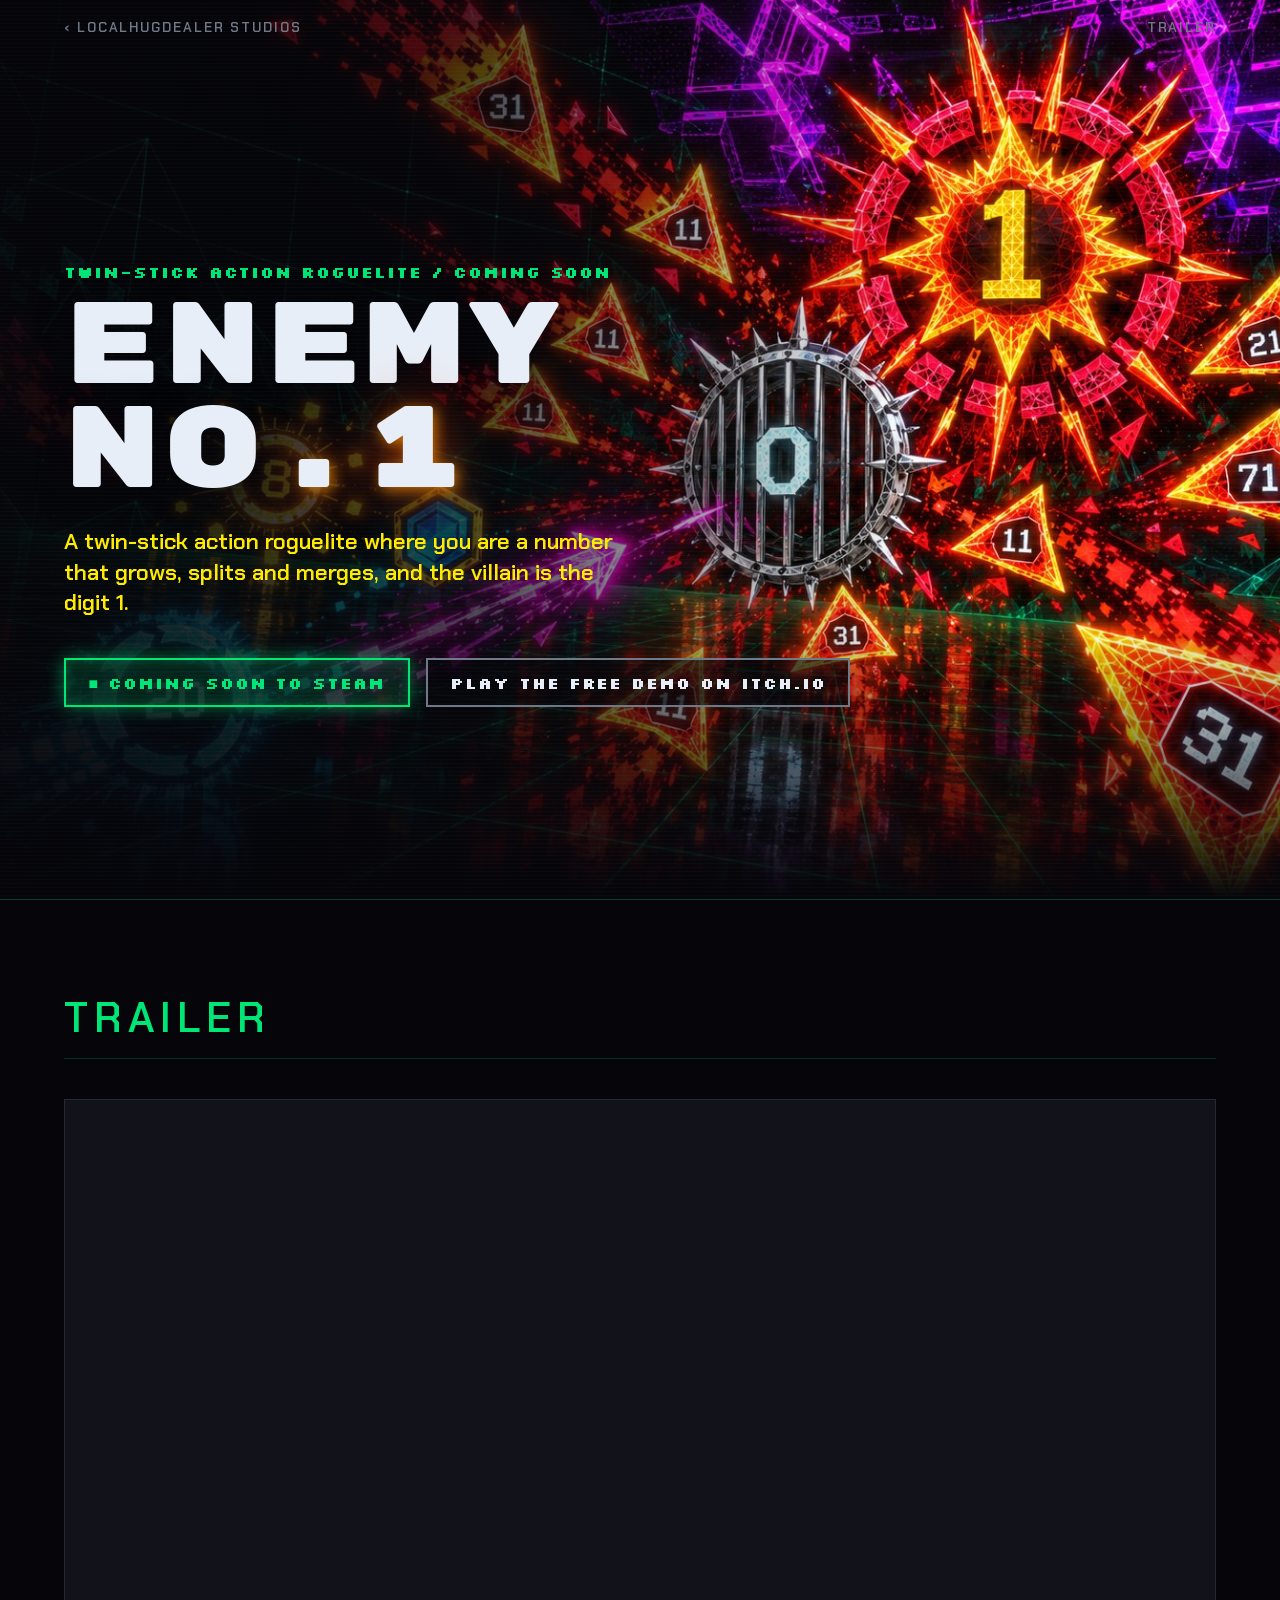
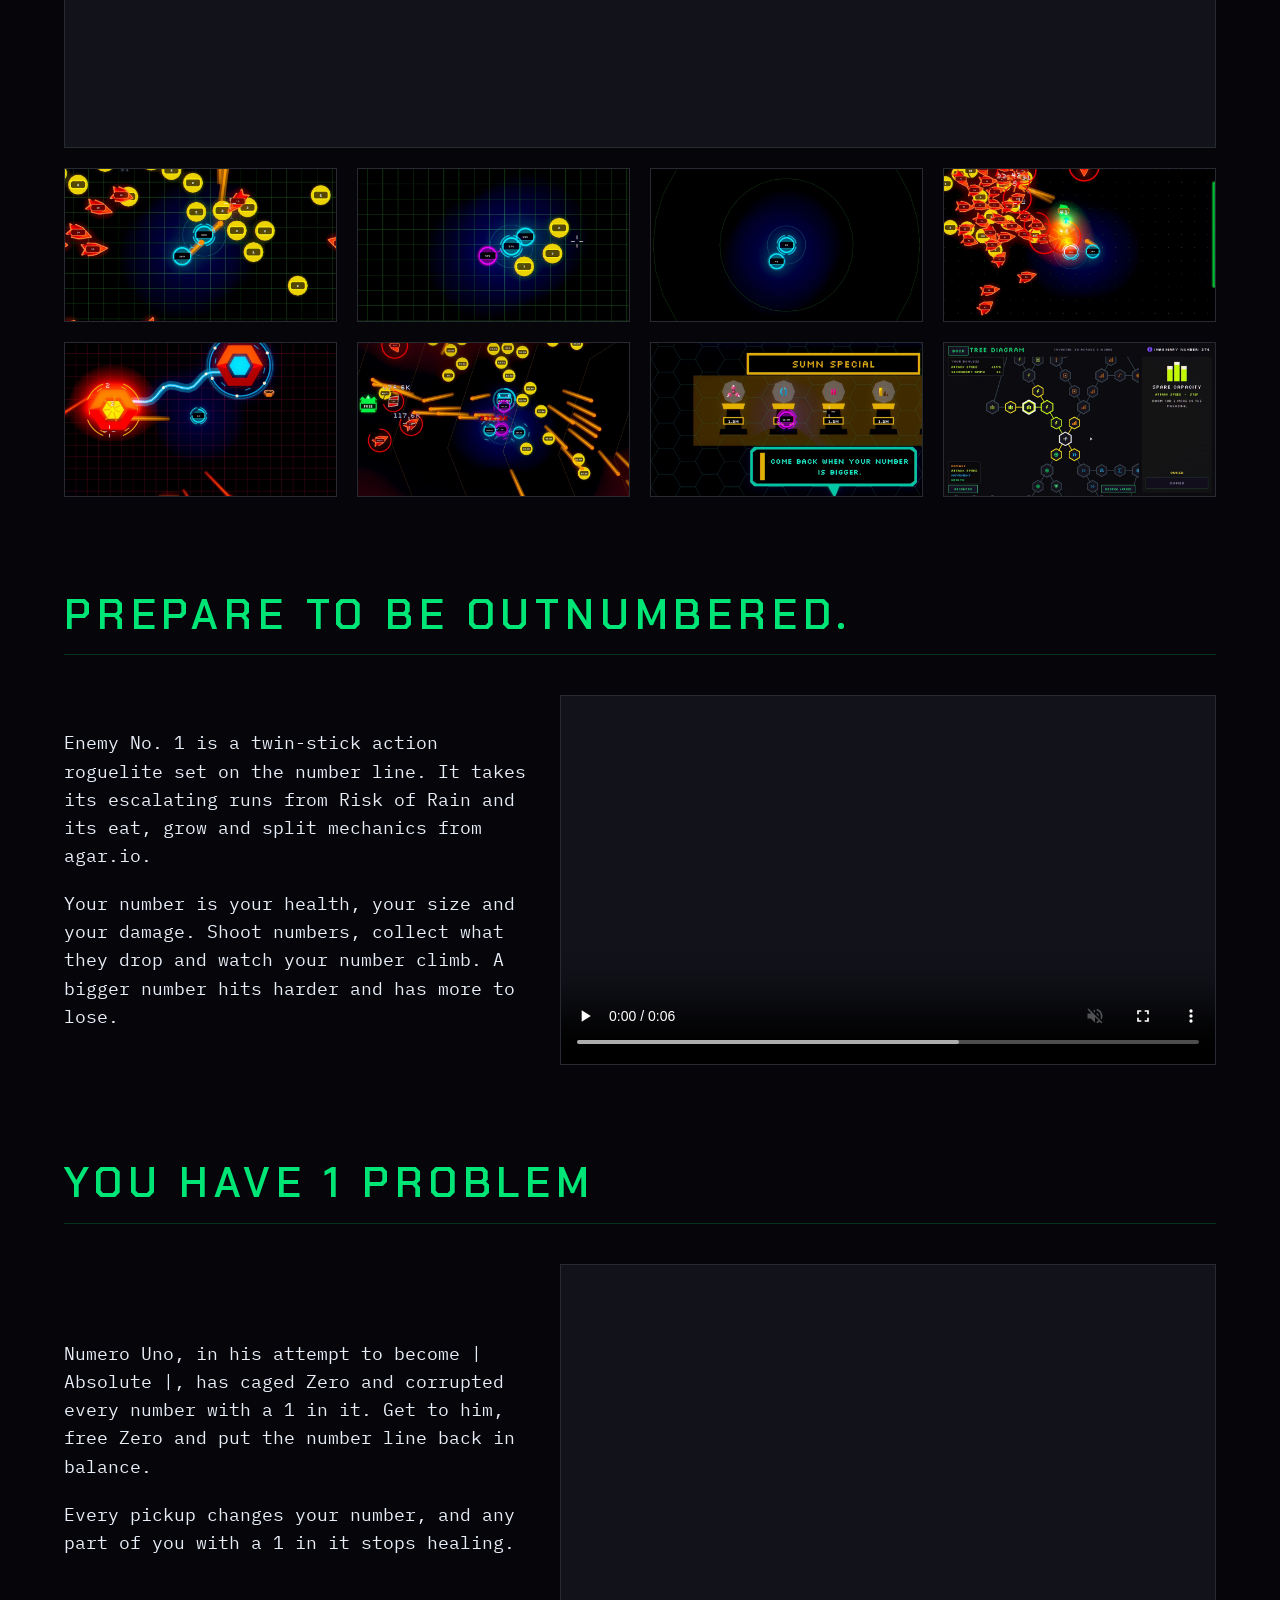
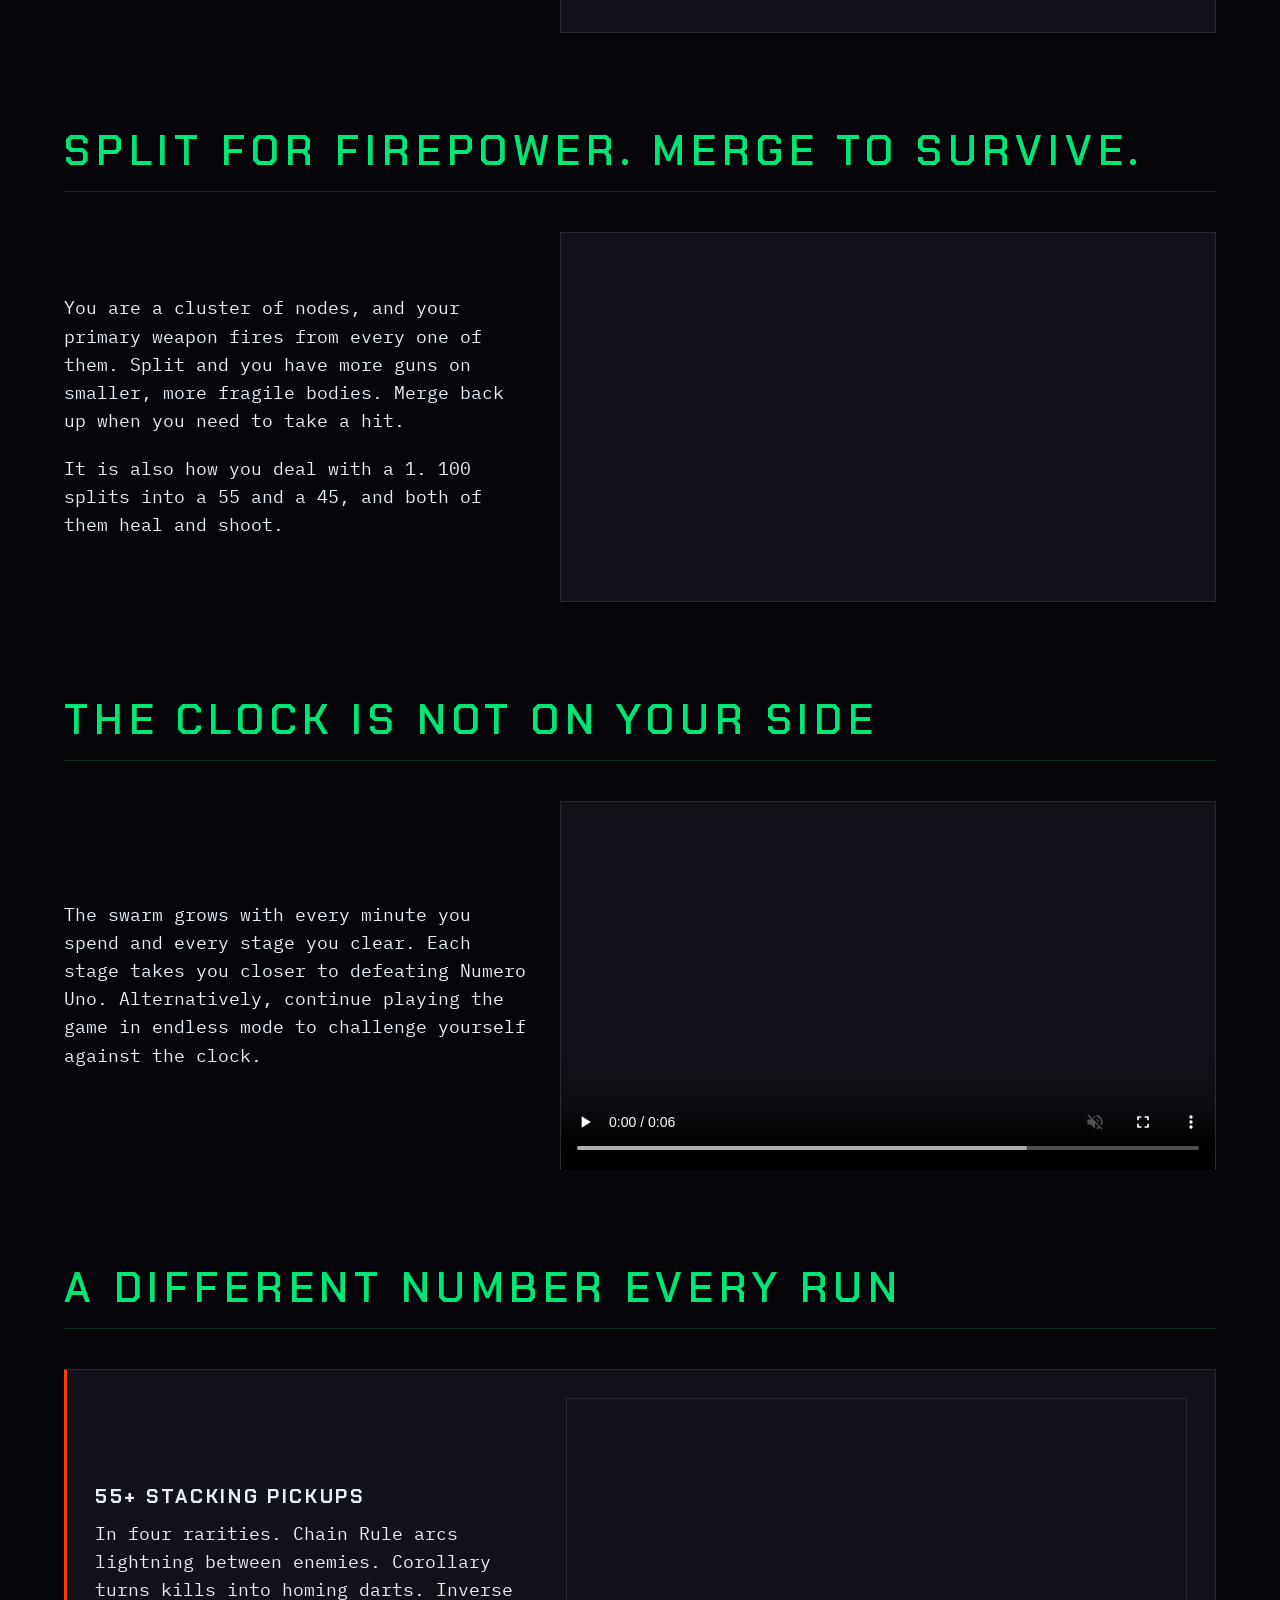
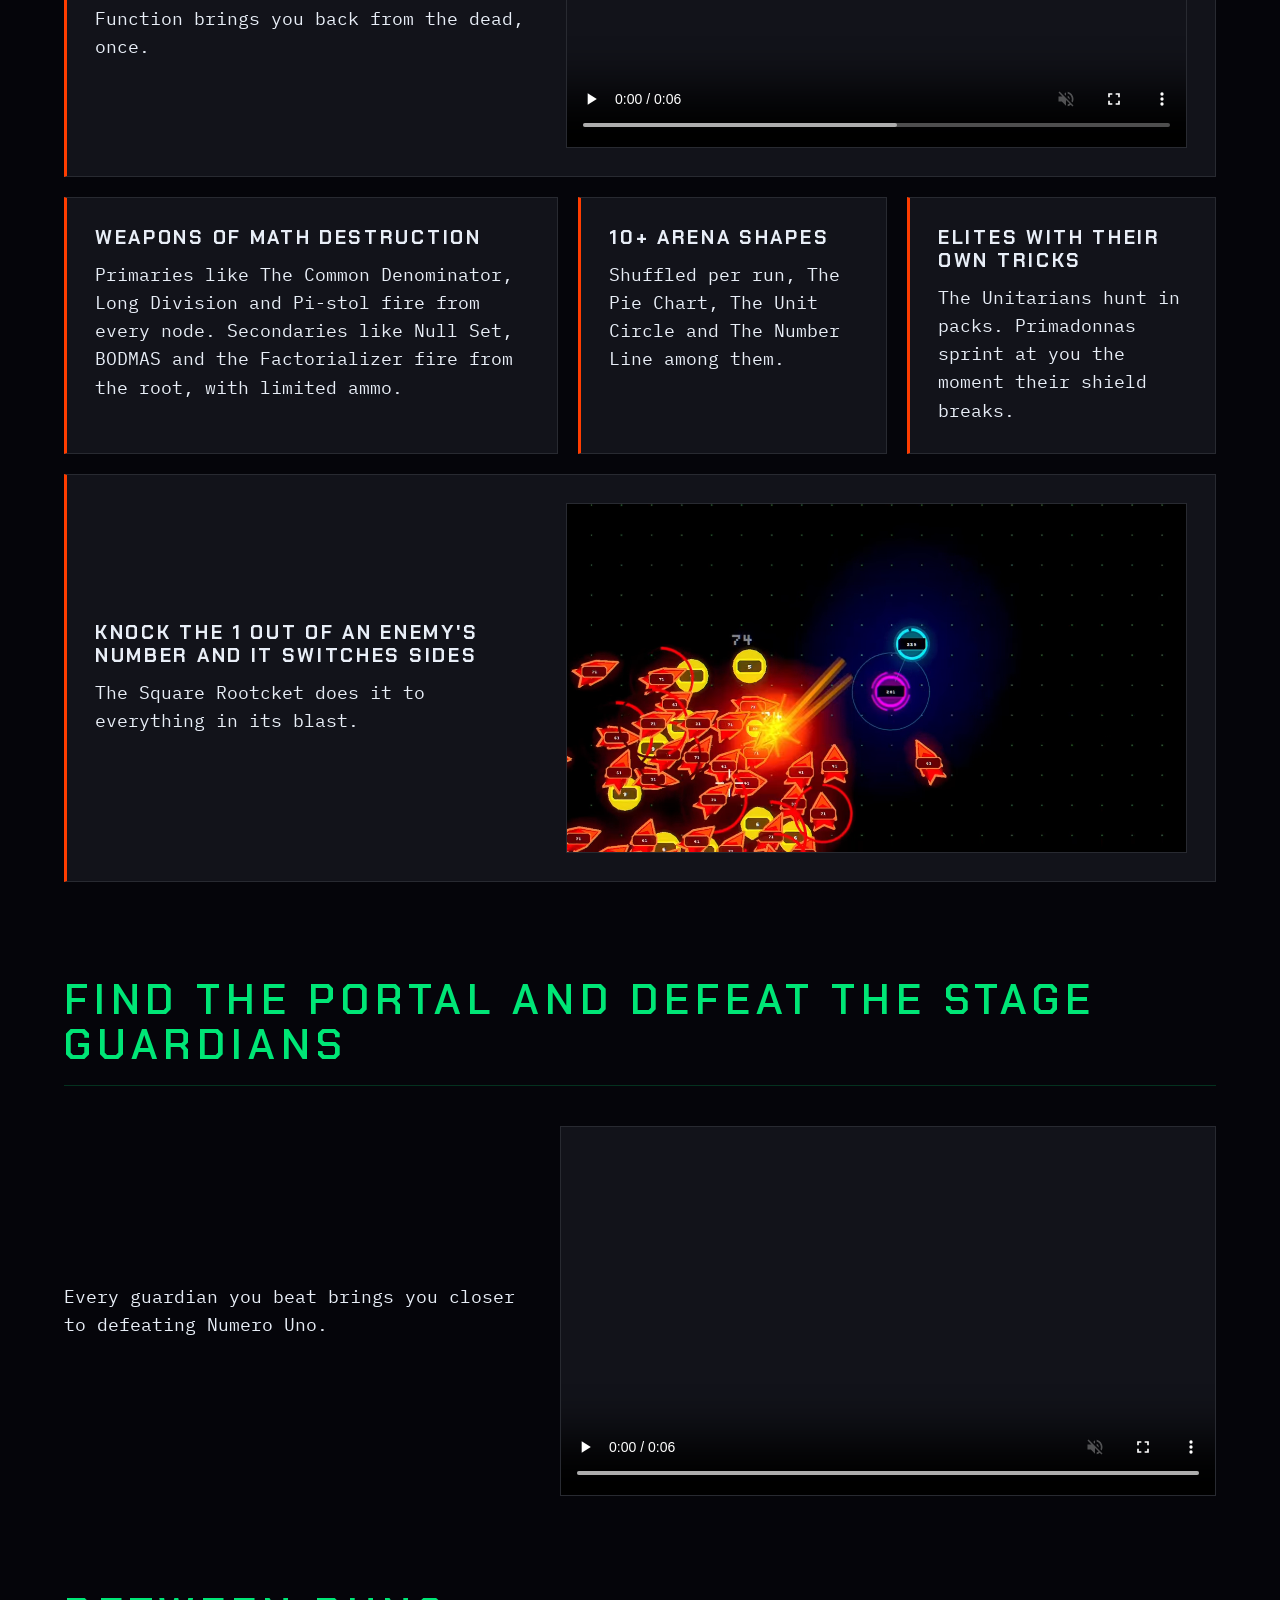
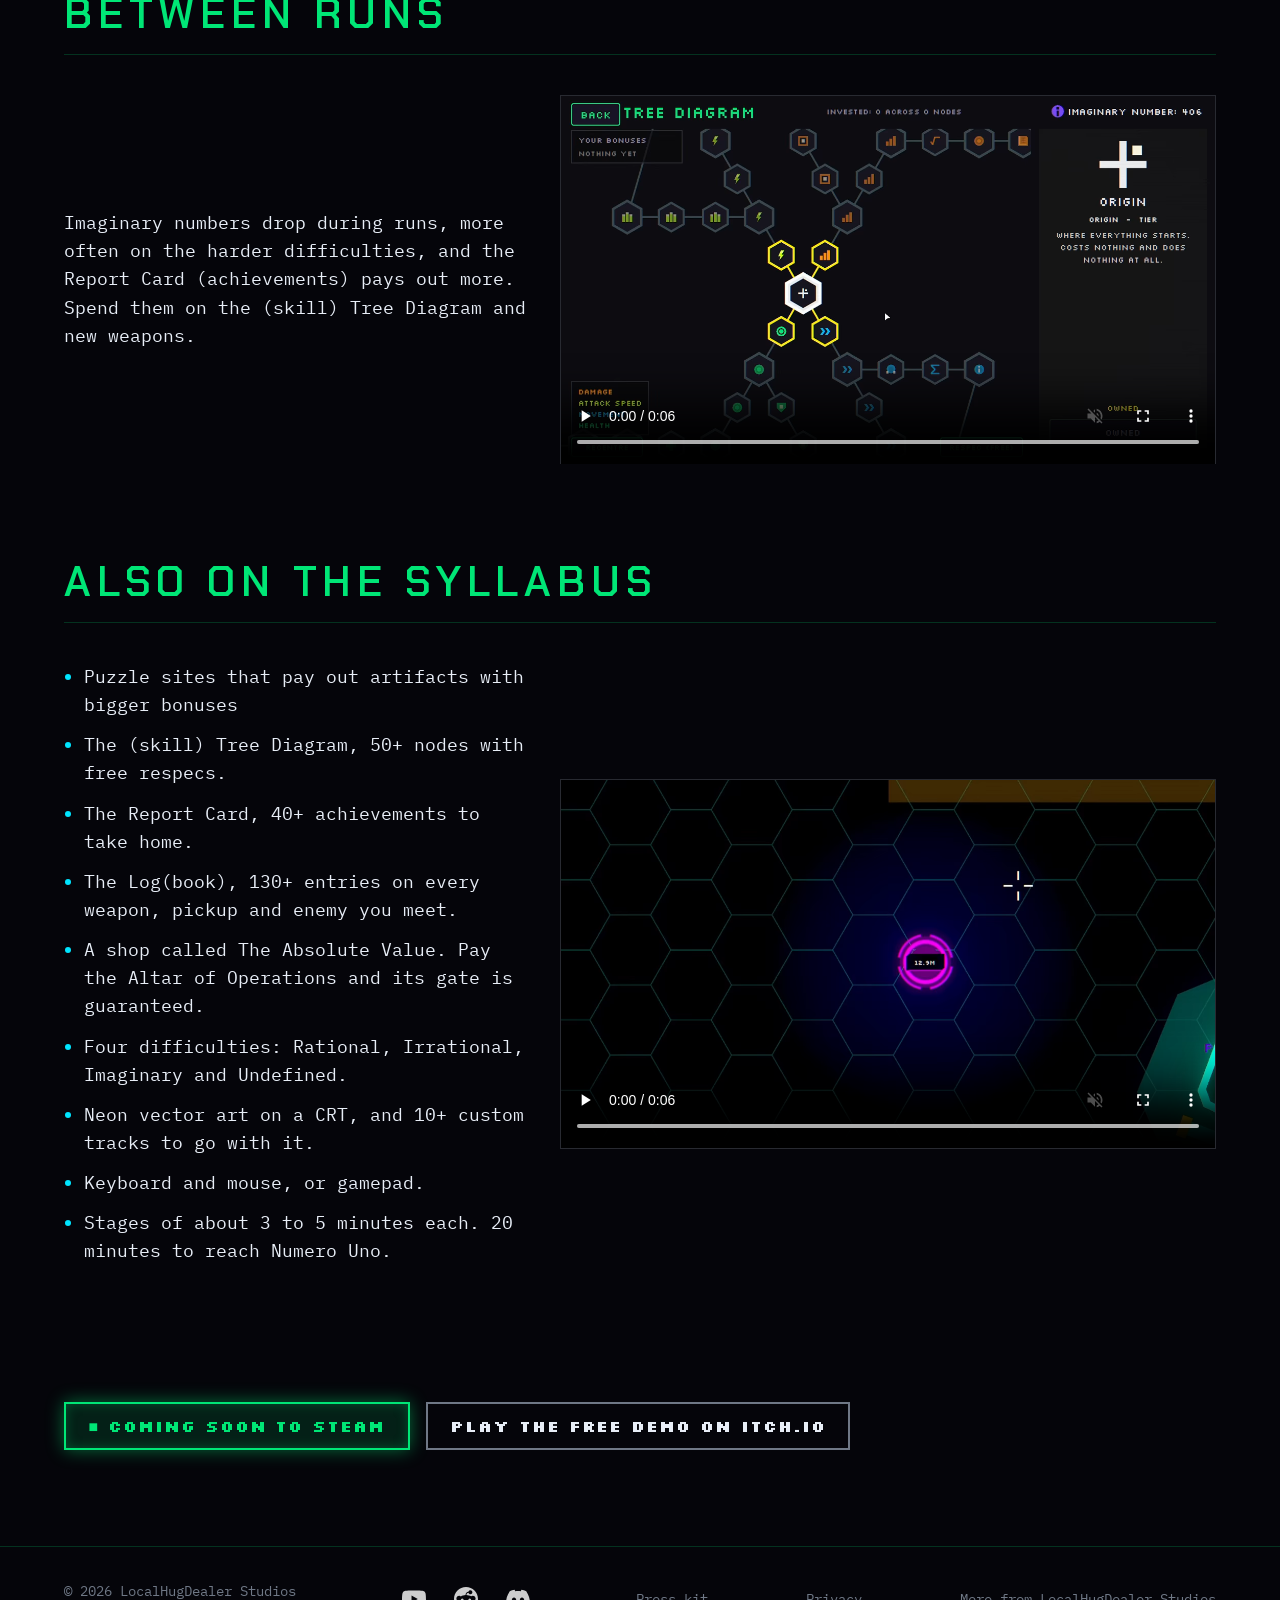
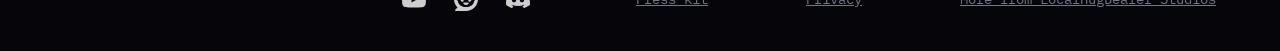
==== games/enemy-no-1/index.html @ 1c0e8a13 "privacy policy" ====
<!doctype html>
<html lang="en">
<head>
  <meta charset="utf-8">
  <meta name="viewport" content="width=device-width, initial-scale=1">
  <meta name="theme-color" content="#05050a">
  <meta name="description" content="A twin-stick action roguelite where you are a number that grows, splits and merges, and the villain is the digit 1.">
  <title>Enemy No. 1 | LocalHugDealer Studios</title>
  <!-- Link previewers need absolute URLs, so share tags use the custom domain from CNAME. -->
  <meta property="og:type" content="website">
  <meta property="og:site_name" content="LocalHugDealer Studios">
  <meta property="og:url" content="https://www.localhugdealer.com/games/enemy-no-1/">
  <meta property="og:title" content="Enemy No. 1">
  <meta property="og:description" content="A twin-stick action roguelite where you are a number that grows, splits and merges, and the villain is the digit 1.">
  <meta property="og:image" content="https://www.localhugdealer.com/games/enemy-no-1/images/share-outnumbered.jpg">
  <meta property="og:image:width" content="1200">
  <meta property="og:image:height" content="675">
  <meta property="og:image:alt" content="Enemy No. 1 title over key art with the line Prepare to Be Outnumbered">
  <meta name="twitter:card" content="summary_large_image">
  <meta name="twitter:image" content="https://www.localhugdealer.com/games/enemy-no-1/images/share-outnumbered.jpg">
  <link rel="icon" href="images/icon.png">
  <link rel="stylesheet" href="../../assets/css/base.css">
  <link rel="stylesheet" href="style.css">
</head>
<body>
  <header class="hero">
    <div class="topbar">
      <div class="shell">
        <a href="../../index.html">&lsaquo; LocalHugDealer Studios</a>
        <a href="#trailer">Trailer</a>
      </div>
    </div>

    <img class="hero-art" src="images/key-art.jpg" alt="A small cyan number faces a red swarm of corrupt numbers pouring out of the burning Numero Uno starburst">

    <div class="shell">
      <p class="kicker">Twin-stick action roguelite / Coming soon</p>
      <h1>Enemy<br>No<span>.1</span></h1>
      <p class="sub">A twin-stick action roguelite where you are a number that grows, splits and merges, and the villain is the digit 1.</p>
      <div class="actions">
        <p class="coming-soon">Coming soon to Steam</p>
        <a class="btn-alt" href="https://localhugdealer.itch.io/enemy-no-1">Play the free demo on itch.io</a>
      </div>
    </div>
  </header>

  <main class="shell">
    <!-- Media follows the Steam layout: trailer, then screenshots in the Store Page Brief's order. -->
    <section id="trailer">
      <h2>Trailer</h2>
      <figure class="panel">
        <iframe src="https://www.youtube-nocookie.com/embed/POwnztbFjao" title="Enemy No. 1 trailer" loading="lazy" allow="accelerometer; autoplay; clipboard-write; encrypted-media; gyroscope; picture-in-picture; web-share" referrerpolicy="strict-origin-when-cross-origin" allowfullscreen></iframe>
      </figure>
      <div class="grid grid-4">
        <figure class="panel"><img src="images/screenshots/enemy-no-1-screenshot-01.jpg" alt="A cyan cluster firing from every node into a red swarm" loading="lazy"></figure>
        <figure class="panel"><img src="images/screenshots/enemy-no-1-screenshot-02.jpg" alt="The root in Laser Orchid with a 1 in its number" loading="lazy"></figure>
        <figure class="panel"><img src="images/screenshots/enemy-no-1-screenshot-03.jpg" alt="The same cluster just after a divide" loading="lazy"></figure>
        <figure class="panel"><img src="images/screenshots/enemy-no-1-screenshot-04.jpg" alt="A Square Rootcket blast converting enemies" loading="lazy"></figure>
        <figure class="panel"><img src="images/screenshots/enemy-no-1-screenshot-05.jpg" alt="A guardian fight with its mechanic visible" loading="lazy"></figure>
        <figure class="panel"><img src="images/screenshots/enemy-no-1-screenshot-06.jpg" alt="A full HUD late in a run" loading="lazy"></figure>
        <figure class="panel"><img src="images/screenshots/enemy-no-1-screenshot-07.jpg" alt="The Absolute Value shop" loading="lazy"></figure>
        <figure class="panel"><img src="images/screenshots/enemy-no-1-screenshot-08.jpg" alt="A distinctive arena shape, zoomed out" loading="lazy"></figure>
      </div>
    </section>

    <!-- Copy mirrors the About This Game body in the Store Page Brief. Edit it there first. -->
    <section id="about" class="story">
      <h2>Prepare to be outnumbered.</h2>
      <div class="copy">
        <p>Enemy No. 1 is a twin-stick action roguelite set on the number line. It takes its escalating runs from Risk of Rain and its eat, grow and split mechanics from agar.io.</p>
        <p>Your number is your health, your size and your damage. Shoot numbers, collect what they drop and watch your number climb. A bigger number hits harder and has more to lose.</p>
      </div>
      <figure class="panel">
        <video class="clip" muted loop playsinline preload="none" poster="gifs/enemy-no-1-clip-01-outnumbered-poster.jpg" aria-label="The cluster sweeping up drops, its number ticking up and its body swelling">
          <source src="gifs/enemy-no-1-clip-01-outnumbered.webm" type="video/webm">
          <source src="gifs/enemy-no-1-clip-01-outnumbered.mp4" type="video/mp4">
        </video>
      </figure>
    </section>

    <section id="problem" class="story">
      <h2>You have 1 problem</h2>
      <div class="copy">
        <p>Numero Uno, in his attempt to become | Absolute |, has caged Zero and corrupted every number with a 1 in it. Get to him, free Zero and put the number line back in balance.</p>
        <p>Every pickup changes your number, and any part of you with a 1 in it stops healing.</p>
      </div>
      <figure class="panel">
        <video class="clip" muted loop playsinline preload="none" poster="gifs/enemy-no-1-clip-02-one-problem-poster.jpg" aria-label="A pickup tips a node onto a number with a 1, it goes orchid and stops healing, then the next pickup knocks the 1 back out">
          <source src="gifs/enemy-no-1-clip-02-one-problem.webm" type="video/webm">
          <source src="gifs/enemy-no-1-clip-02-one-problem.mp4" type="video/mp4">
        </video>
      </figure>
    </section>

    <section id="split" class="story">
      <h2>Split for firepower. Merge to survive.</h2>
      <div class="copy">
        <p>You are a cluster of nodes, and your primary weapon fires from every one of them. Split and you have more guns on smaller, more fragile bodies. Merge back up when you need to take a hit.</p>
        <p>It is also how you deal with a 1. 100 splits into a 55 and a 45, and both of them heal and shoot.</p>
      </div>
      <figure class="panel">
        <video class="clip" muted loop playsinline preload="none" poster="gifs/enemy-no-1-clip-03-split-merge-poster.jpg" aria-label="An orchid 100 divides into a cyan 55 and 45, the cluster fans out firing from every node, then merges back">
          <source src="gifs/enemy-no-1-clip-03-split-merge.webm" type="video/webm">
          <source src="gifs/enemy-no-1-clip-03-split-merge.mp4" type="video/mp4">
        </video>
      </figure>
    </section>

    <section id="clock" class="story">
      <h2>The clock is not on your side</h2>
      <div class="copy">
        <p>The swarm grows with every minute you spend and every stage you clear. Each stage takes you closer to defeating Numero Uno. Alternatively, continue playing the game in endless mode to challenge yourself against the clock.</p>
      </div>
      <figure class="panel">
        <video class="clip" muted loop playsinline preload="none" poster="gifs/enemy-no-1-clip-04-clock-poster.jpg" aria-label="One arena from early to late, sped up, the swarm thickening until the screen is full">
          <source src="gifs/enemy-no-1-clip-04-clock.webm" type="video/webm">
          <source src="gifs/enemy-no-1-clip-04-clock.mp4" type="video/mp4">
        </video>
      </figure>
    </section>

    <section id="runs">
      <h2>A different number every run</h2>
      <div class="grid grid-3">
        <article class="feature wide">
          <div class="copy">
            <h3>55+ stacking pickups</h3>
            <p>In four rarities. Chain Rule arcs lightning between enemies. Corollary turns kills into homing darts. Inverse Function brings you back from the dead, once.</p>
          </div>
          <figure class="panel">
            <video class="clip" muted loop playsinline preload="none" poster="gifs/enemy-no-1-clip-06-build-poster.jpg" aria-label="A late run build going off, Chain Rule lightning, Corollary darts, a full HUD icon bar">
              <source src="gifs/enemy-no-1-clip-06-build.webm" type="video/webm">
              <source src="gifs/enemy-no-1-clip-06-build.mp4" type="video/mp4">
            </video>
          </figure>
        </article>
        <article class="feature">
          <h3>Weapons of Math Destruction</h3>
          <p>Primaries like The Common Denominator, Long Division and <span class="nowrap">Pi-stol</span> fire from every node. Secondaries like Null Set, BODMAS and the Factorializer fire from the root, with limited ammo.</p>
        </article>
        <article class="feature">
          <h3>10+ arena shapes</h3>
          <p>Shuffled per run, The Pie Chart, The Unit Circle and The Number Line among them.</p>
        </article>
        <article class="feature">
          <h3>Elites with their own tricks</h3>
          <p>The Unitarians hunt in packs. Primadonnas sprint at you the moment their shield breaks.</p>
        </article>
        <article class="feature wide">
          <div class="copy">
            <h3>Knock the 1 out of an enemy's number and it switches sides</h3>
            <p>The Square Rootcket does it to everything in its blast.</p>
          </div>
          <figure class="panel">
            <video class="clip" muted loop playsinline preload="none" poster="gifs/enemy-no-1-clip-07-switches-sides-poster.jpg" aria-label="A Square Rootcket blast, enemies coming out green and turning on the swarm">
              <source src="gifs/enemy-no-1-clip-07-switches-sides.webm" type="video/webm">
              <source src="gifs/enemy-no-1-clip-07-switches-sides.mp4" type="video/mp4">
            </video>
          </figure>
        </article>
      </div>
    </section>

    <section id="guardians" class="story">
      <h2>Find the portal and defeat the stage guardians</h2>
      <div class="copy">
        <p>Every guardian you beat brings you closer to defeating Numero Uno.</p>
      </div>
      <figure class="panel">
        <video class="clip" muted loop playsinline preload="none" poster="gifs/enemy-no-1-clip-05-twin-primes-poster.jpg" aria-label="Twin Primes on their tether, kill one and the other goes berserk">
          <source src="gifs/enemy-no-1-clip-05-twin-primes.webm" type="video/webm">
          <source src="gifs/enemy-no-1-clip-05-twin-primes.mp4" type="video/mp4">
        </video>
      </figure>
    </section>

    <section id="between-runs" class="story">
      <h2>Between runs</h2>
      <div class="copy">
        <p>Imaginary numbers drop during runs, more often on the harder difficulties, and the Report Card (achievements) pays out more. Spend them on the (skill) Tree Diagram and new weapons.</p>
      </div>
      <figure class="panel">
        <video class="clip" muted loop playsinline preload="none" poster="gifs/enemy-no-1-clip-09-tree-diagram-poster.jpg" aria-label="The Tree Diagram">
          <source src="gifs/enemy-no-1-clip-09-tree-diagram.webm" type="video/webm">
          <source src="gifs/enemy-no-1-clip-09-tree-diagram.mp4" type="video/mp4">
        </video>
      </figure>
    </section>

    <section id="syllabus" class="story">
      <h2>Also on the syllabus</h2>
      <ul class="list copy">
        <li>Puzzle sites that pay out artifacts with bigger bonuses</li>
        <li>The (skill) Tree Diagram, 50+ nodes with free respecs.</li>
        <li>The Report Card, 40+ achievements to take home.</li>
        <li>The Log(book), 130+ entries on every weapon, pickup and enemy you meet.</li>
        <li>A shop called The Absolute Value. Pay the Altar of Operations and its gate is guaranteed.</li>
        <li>Four difficulties: Rational, Irrational, Imaginary and Undefined.</li>
        <li>Neon vector art on a CRT, and 10+ custom tracks to go with it.</li>
        <li>Keyboard and mouse, or gamepad.</li>
        <li>Stages of about 3 to 5 minutes each. 20 minutes to reach Numero Uno.</li>
      </ul>
      <figure class="panel">
        <video class="clip" muted loop playsinline preload="none" poster="gifs/enemy-no-1-clip-08-absolute-value-poster.jpg" aria-label="Walking up to the counter short and getting COME BACK WHEN YOUR NUMBER IS BIGGER">
          <source src="gifs/enemy-no-1-clip-08-absolute-value.webm" type="video/webm">
          <source src="gifs/enemy-no-1-clip-08-absolute-value.mp4" type="video/mp4">
        </video>
      </figure>
    </section>

    <section id="steam">
      <!-- Swap for the "Wishlist Enemy No. 1 on Steam" button (UTM tagged URL) once the Steam page is live. -->
      <div class="actions">
        <p class="coming-soon">Coming soon to Steam</p>
        <a class="btn-alt" href="https://localhugdealer.itch.io/enemy-no-1">Play the free demo on itch.io</a>
      </div>
    </section>
  </main>

  <footer>
    <div class="shell">
      <span>&copy; 2026 LocalHugDealer Studios</span>
      <ul class="socials">
        <li><a href="https://www.youtube.com/@LocalHugDealerStudios" aria-label="LocalHugDealer Studios on YouTube"><img src="../../assets/images/socials/youtube.svg" alt=""></a></li>
        <li><a href="https://www.reddit.com/r/LocalHugDealerStudios/" aria-label="LocalHugDealer Studios on Reddit"><img src="../../assets/images/socials/reddit.svg" alt=""></a></li>
        <li><a href="https://discord.gg/RxhEaucand" aria-label="LocalHugDealer Studios on Discord"><img src="../../assets/images/socials/discord.svg" alt=""></a></li>
      </ul>
      <a href="press/index.html">Press kit</a>
      <a href="privacy/index.html">Privacy</a>
      <a href="../../index.html">More from LocalHugDealer Studios</a>
    </div>
  </footer>

  <script src="clips.js"></script>
</body>
</html>
---- assets/css/base.css ----
/* Shared site chrome: palette, fonts, resets. Every page links this first. */

@font-face {
  font-family: "Montserrat";
  src: url("../fonts/Montserrat/Montserrat-VariableFont_wght.ttf") format("truetype");
  font-weight: 100 900;
  font-display: swap;
}

@font-face {
  font-family: "Silkscreen";
  src: url("../../games/enemy-no-1/font/Silkscreen-Regular.ttf") format("truetype");
  font-display: swap;
}

:root {
  /* Brand palette (assets/colours/colour_palette.png), plus white by request. */
  --white: #FFFFFF;
  --green: #328464;
  --green-dark: #23674E;
  --green-deep: #24523B;
  --green-bright: #14A02E;
  --mint: #5DAF8D;
  --cream: #F4D29C;
  --tan: #DBA463;
  --amber: #F9A31B;
  --yellow: #FFD541;
  --red: #B4202A;
  --lavender: #8B93AF;
  --slate: #6D758D;
  --ink: #333941;

  --font: "Montserrat", system-ui, sans-serif;
}

*,
*::before,
*::after {
  box-sizing: border-box;
}

body {
  margin: 0;
  font-family: var(--font);
  color: var(--ink);
  background: var(--white);
  line-height: 1.6;
}

img {
  display: block;
  max-width: 100%;
}

a {
  color: inherit;
}

.btn {
  display: inline-block;
  padding: 0.8em 1.6em;
  border: 3px solid var(--green-deep);
  border-radius: 999px;
  background: var(--green);
  color: var(--white);
  font-weight: 800;
  text-decoration: none;
  box-shadow: 0 5px 0 var(--green-deep);
  transition: transform 0.15s, box-shadow 0.15s;
}

.btn:hover {
  transform: translateY(2px);
  box-shadow: 0 3px 0 var(--green-deep);
}

/* Studio social links. The icons in assets/images/socials/ are white, so they suit any dark or green footer. */
.socials {
  display: flex;
  justify-content: center;
  gap: 0.75rem;
  margin: 0;
  padding: 0;
  list-style: none;
}

.socials a {
  display: block;
  padding: 0.5rem;
  opacity: 0.8;
  transition: opacity 0.15s, transform 0.15s;
}

.socials a:is(:hover, :focus-visible) {
  opacity: 1;
  transform: translateY(-2px);
}

.socials img {
  width: 1.5rem;
  height: 1.5rem;
}

.pixel {
  font-family: "Silkscreen", monospace;
}

.cloud {
  position: absolute;
  pointer-events: none;
  user-select: none;
}

@keyframes drift {
  from { transform: translateX(-12vw); }
  to { transform: translateX(112vw); }
}

@keyframes bob {
  50% { transform: translateY(-12px); }
}

@media (prefers-reduced-motion: reduce) {
  *,
  *::before,
  *::after {
    animation: none !important;
  }
}
---- games/enemy-no-1/style.css ----
/* Look and palette come from the game's brand guide, not the studio palette. */
@font-face {
  font-family: "Rubik Mono One";
  src: url("font/RubikMonoOne-Regular.ttf") format("truetype");
  font-display: swap;
}

@font-face {
  font-family: "Chakra Petch";
  src: url("font/ChakraPetch-SemiBold.ttf") format("truetype");
  font-weight: 600;
  font-display: swap;
}

@font-face {
  font-family: "Chakra Petch";
  src: url("font/ChakraPetch-Bold.ttf") format("truetype");
  font-weight: 700;
  font-display: swap;
}

@font-face {
  font-family: "IBM Plex Mono";
  src: url("font/IBMPlexMono-Regular.ttf") format("truetype");
  font-weight: 400;
  font-display: swap;
}

/* base.css already declares the regular weight. */
@font-face {
  font-family: "Silkscreen";
  src: url("font/Silkscreen-Bold.ttf") format("truetype");
  font-weight: 700;
  font-display: swap;
}

:root {
  --void: #05050a;
  --floor: #0d0d11;
  --lit: #12131a;
  --bulkhead: #2a3140;
  --grey: #6f7886;
  --chalk: #e8eef7;
  --cabinet: #00e676;
  --cyan: #00e5ff;
  --joystick: #ff3d00;
  --orange: #ff9100;
  --score: #ffea00;

  --display: "Rubik Mono One", "Arial Black", Impact, sans-serif;
  --subhead: "Chakra Petch", "Bahnschrift", sans-serif;
  --pixel: "Silkscreen", "Courier New", monospace;
  --body: "IBM Plex Mono", Consolas, "Courier New", monospace;
}

body {
  background: var(--void);
  color: var(--chalk);
  font-family: var(--body);
}

/* CRT scanlines, kept under 3 percent. */
body::before {
  content: "";
  position: fixed;
  inset: 0;
  z-index: 10;
  pointer-events: none;
  background: repeating-linear-gradient(to bottom, transparent 0 3px, rgba(232, 238, 247, 0.025) 3px 4px);
}

.shell {
  width: min(72rem, calc(100% - 3rem));
  margin: 0 auto;
}

.kicker {
  margin: 0 0 1rem;
  color: var(--cabinet);
  font: 700 16px/1 var(--pixel);
  letter-spacing: 0.06em;
  text-transform: uppercase;
}

.sub {
  max-width: 36rem;
  margin: 0;
  font: 600 clamp(1.1rem, 1.8vw, 1.4rem)/1.35 var(--subhead);
}

/* Top bar */
.topbar {
  position: absolute;
  top: 0;
  left: 0;
  right: 0;
  z-index: 2;
}

.topbar .shell {
  display: flex;
  justify-content: space-between;
  align-items: center;
  gap: 1rem;
  padding: 0.75rem 0;
  font: 600 0.85rem/1.2 var(--subhead);
  letter-spacing: 0.14em;
  text-transform: uppercase;
}

.topbar a {
  color: var(--grey);
  text-decoration: none;
}

.topbar a,
footer a {
  display: inline-block;
  padding-block: 0.5rem;
}

.topbar a:is(:hover, :focus-visible),
footer a:is(:hover, :focus-visible) {
  color: var(--cabinet);
}

/* Hero */
.hero {
  position: relative;
  min-height: min(100vh, 60rem);
  min-height: min(100svh, 60rem);
  padding-top: 4.5rem;
  display: flex;
  align-items: center;
  overflow: hidden;
  border-bottom: 1px solid rgba(0, 230, 118, 0.25);
  isolation: isolate;
}

.hero-art {
  position: absolute;
  inset: 0;
  z-index: -2;
  width: 100%;
  height: 100%;
  object-fit: cover;
  object-position: 70% center;
}

.hero::before {
  content: "";
  position: absolute;
  inset: 0;
  z-index: -1;
  background:
    linear-gradient(90deg, rgba(5, 5, 10, 0.95) 0%, rgba(5, 5, 10, 0.7) 38%, transparent 70%),
    linear-gradient(0deg, var(--void), transparent 30%);
}

.hero h1 {
  margin: 0 0 1.5rem;
  font: 400 clamp(3.25rem, 9vw, 8.5rem)/0.9 var(--display);
  letter-spacing: 0.02em;
  text-transform: uppercase;
  text-shadow: 0 0.3rem 2rem rgba(5, 5, 10, 0.9);
}

/* Matches the key art: the ".1" stays chalk white and picks up the fire glow. */
.hero h1 span {
  text-shadow:
    0.03em 0.03em 0.12em rgba(255, 145, 0, 0.7),
    0 0 0.45em rgba(255, 61, 0, 0.55);
}

.hero .sub {
  color: var(--score);
}

.actions {
  display: flex;
  flex-wrap: wrap;
  align-items: center;
  gap: 1rem;
  margin-top: 2.5rem;
}

/* Buttons: .coming-soon is the glowing primary (not a link until Steam is live), .btn-alt the outlined secondary */
.coming-soon,
.btn-alt {
  display: inline-block;
  margin: 0;
  padding: 0.9em 1.4em;
  border: 2px solid;
  font: 700 16px/1 var(--pixel);
  letter-spacing: 0.06em;
  text-transform: uppercase;
  text-decoration: none;
}

.coming-soon {
  color: var(--cabinet);
  border-color: var(--cabinet);
  background: color-mix(in srgb, var(--cabinet) 12%, transparent);
  box-shadow:
    0 0 18px color-mix(in srgb, var(--cabinet) 45%, transparent),
    inset 0 0 12px color-mix(in srgb, var(--cabinet) 25%, transparent);
}

.coming-soon::before {
  content: "\25A0\00A0";
}

.btn-alt {
  color: var(--chalk);
  border-color: var(--grey);
  background: color-mix(in srgb, var(--void) 60%, transparent);
  transition: color 0.15s, border-color 0.15s;
}

.btn-alt:is(:hover, :focus-visible) {
  color: var(--cyan);
  border-color: var(--cyan);
}

/* Sections */
section {
  padding: 6rem 0 0;
}

section h2 {
  margin: 0 0 2.5rem;
  padding-bottom: 1rem;
  border-bottom: 1px solid rgba(0, 230, 118, 0.2);
  color: var(--cabinet);
  font: 600 clamp(1.6rem, 4vw, 2.6rem)/1.1 var(--subhead);
  letter-spacing: 0.14em;
  text-transform: uppercase;
}

section p {
  margin: 0 0 1.25rem;
  font-size: 1.1rem;
}

.list {
  margin: 0;
  padding-left: 1.25rem;
  font-size: 1.1rem;
}

.list li {
  margin-bottom: 0.75rem;
}

.list li::marker {
  color: var(--cyan);
}

.panel {
  margin: 0;
  border: 1px solid rgba(232, 238, 247, 0.1);
  background: var(--lit);
}

.panel img,
.panel video,
.panel iframe {
  display: block;
  width: 100%;
  aspect-ratio: 16 / 9;
  object-fit: cover;
  border: 0;
}

.grid {
  display: grid;
  grid-template-columns: repeat(2, minmax(0, 1fr));
  gap: 1.25rem;
}

.panel + .grid {
  margin-top: 1.25rem;
}

/* The first column is wider so the longest card there sits level with its neighbours. */
.grid-3 {
  grid-template-columns: minmax(0, 1.6fr) repeat(2, minmax(0, 1fr));
}

.grid-4 {
  grid-template-columns: repeat(4, minmax(0, 1fr));
}

/* Copy on the left, centred against its clip. Story sections and wide features share this. */
.story,
.feature.wide {
  display: grid;
  grid-template-columns: minmax(0, 1fr) minmax(0, 1.4fr);
  align-items: center;
  gap: 0 1.75rem;
}

.story h2 {
  grid-column: 1 / -1;
}

.story .copy > :last-child {
  margin-bottom: 0;
}

/* A feature with a clip takes a full row. */
.feature.wide {
  grid-column: 1 / -1;
}

.nowrap {
  white-space: nowrap;
}

.feature {
  padding: 1.75rem;
  border: 1px solid rgba(232, 238, 247, 0.1);
  border-left: 3px solid var(--joystick);
  background: var(--lit);
}

.feature h3 {
  margin: 0 0 0.75rem;
  color: var(--chalk);
  font: 700 1.2rem/1.2 var(--subhead);
  letter-spacing: 0.14em;
  text-transform: uppercase;
  text-wrap: pretty;
}

.feature p {
  margin: 0;
  color: var(--chalk);
}

footer {
  margin-top: 6rem;
  padding: 2rem 0;
  border-top: 1px solid rgba(0, 230, 118, 0.2);
  color: var(--grey);
  font-size: 0.9rem;
}

footer .shell {
  display: flex;
  flex-wrap: wrap;
  justify-content: space-between;
  gap: 1rem;
}

@media (max-width: 1100px) {
  .grid-3 {
    grid-template-columns: repeat(2, minmax(0, 1fr));
  }

  /* The first text card after a wide one takes the full row, so the other two pair up. */
  .feature.wide + .feature {
    grid-column: 1 / -1;
  }
}

@media (max-width: 900px) {
  .grid-4 {
    grid-template-columns: repeat(2, minmax(0, 1fr));
  }

  .story,
  .feature.wide {
    display: block;
  }

  /* Stacked clips sit one paragraph gap under their copy. */
  .story .panel,
  .feature.wide .panel {
    margin-top: 1.25rem;
  }
}

@media (max-width: 760px) {
  section {
    padding-top: 4rem;
  }

  footer {
    margin-top: 4rem;
  }

  .feature {
    padding: 1.25rem;
  }

  section p,
  .list {
    font-size: 1rem;
  }

  .hero {
    align-items: flex-end;
    padding-bottom: 3rem;
  }

  .hero::before {
    background: linear-gradient(0deg, var(--void) 10%, rgba(5, 5, 10, 0.6) 60%, rgba(5, 5, 10, 0.2));
  }

  .grid-3 {
    grid-template-columns: 1fr;
  }
}
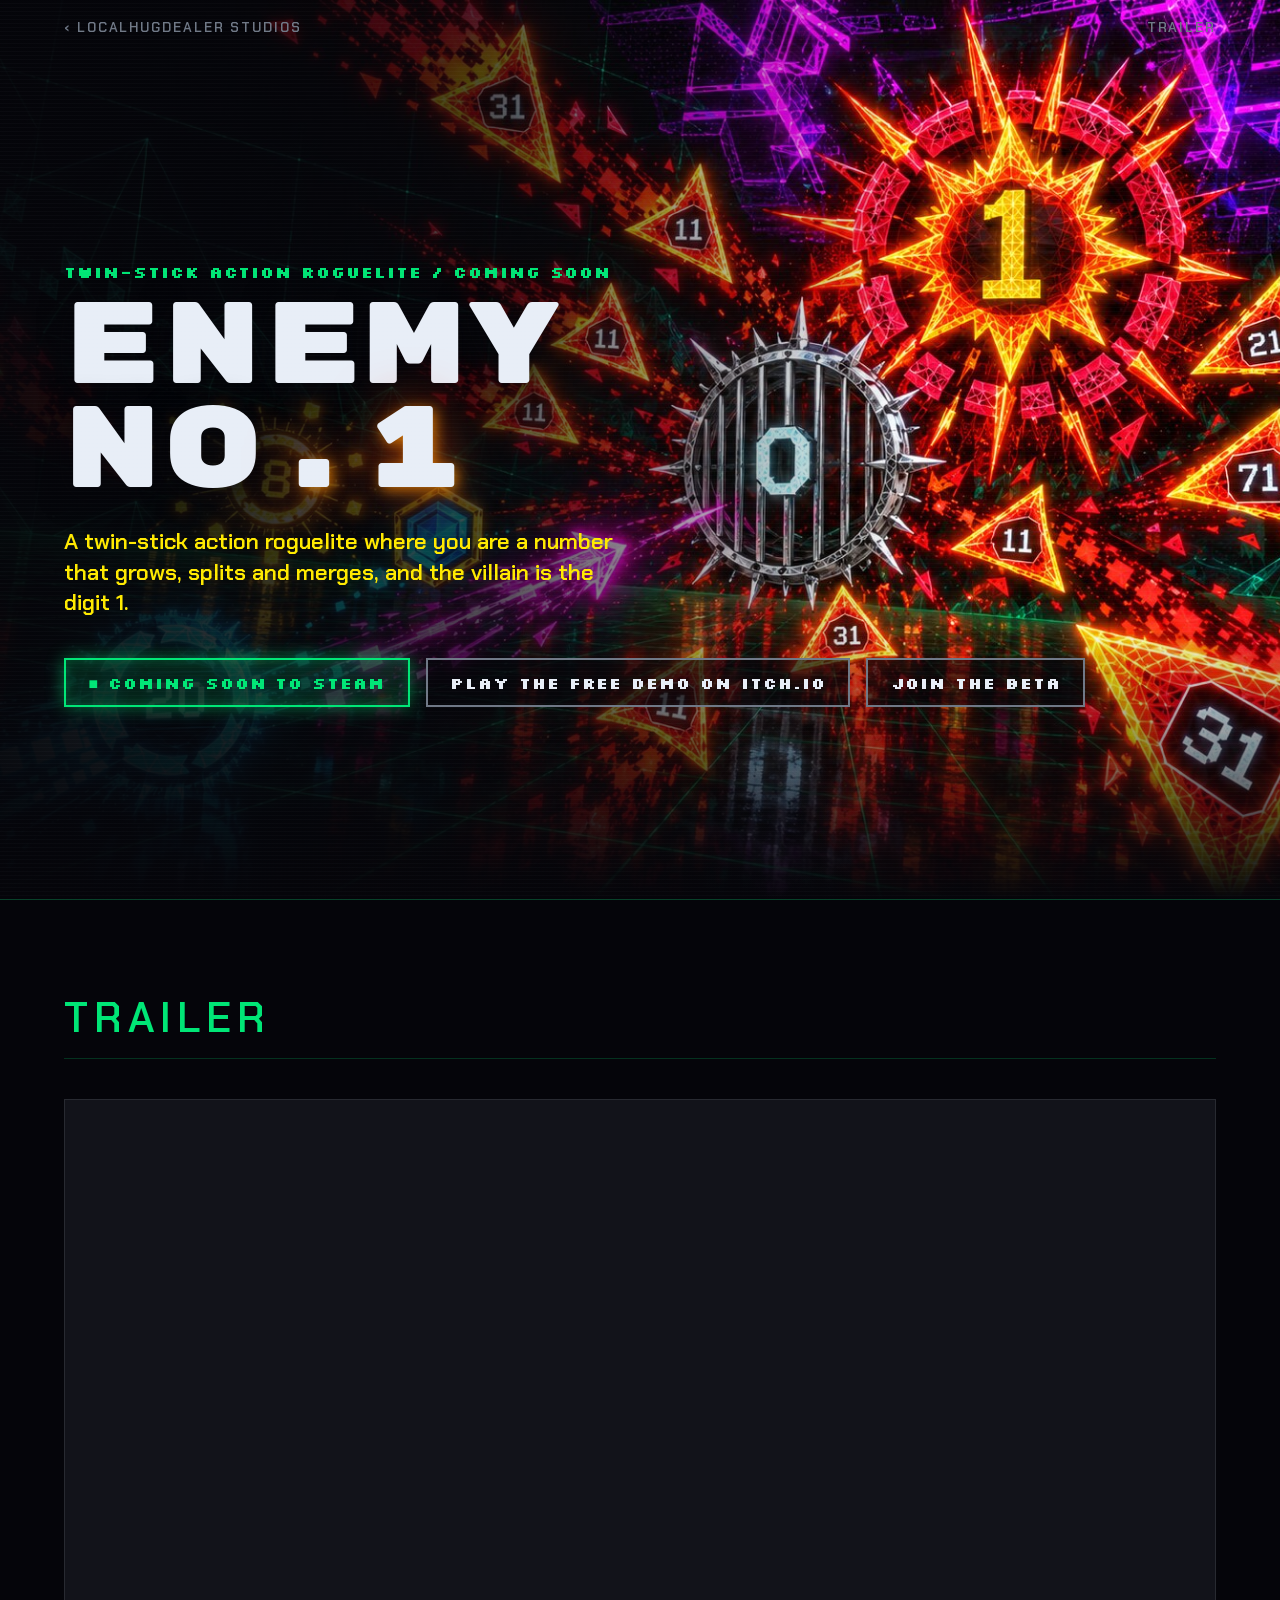
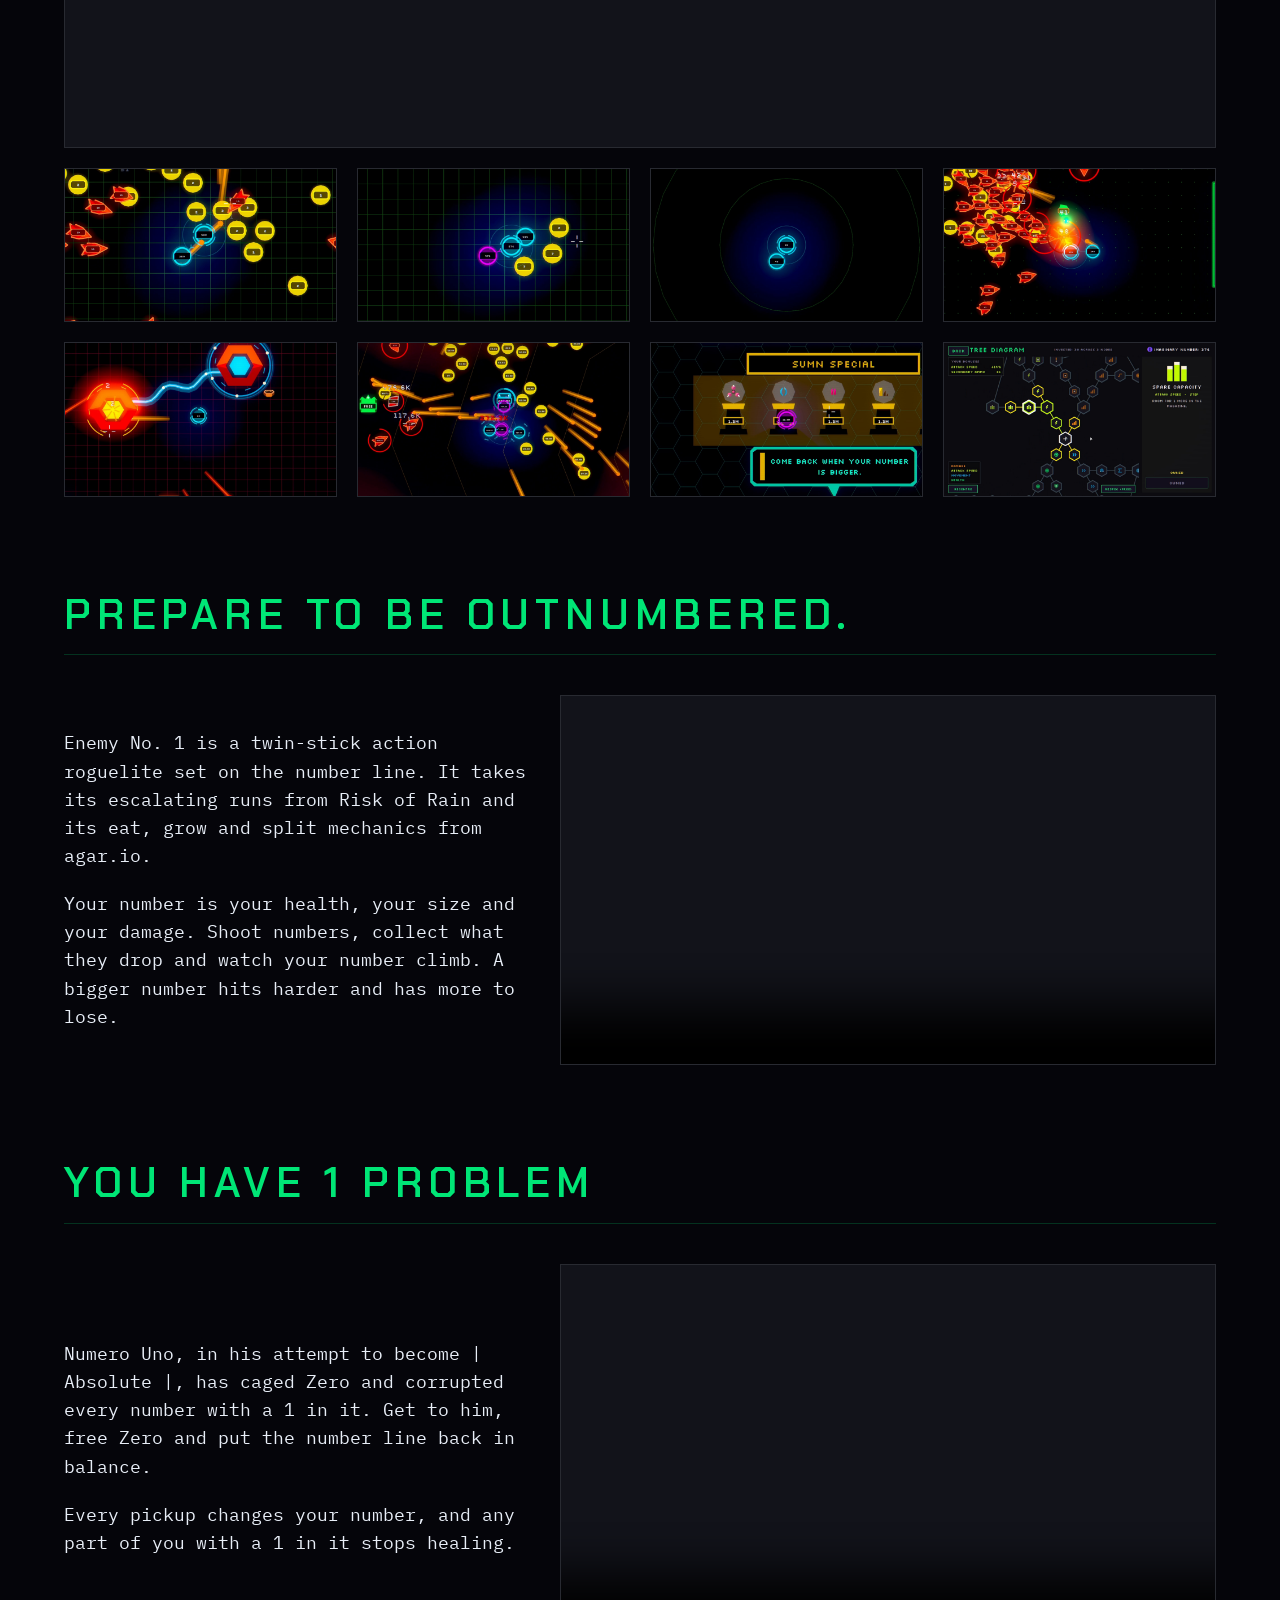
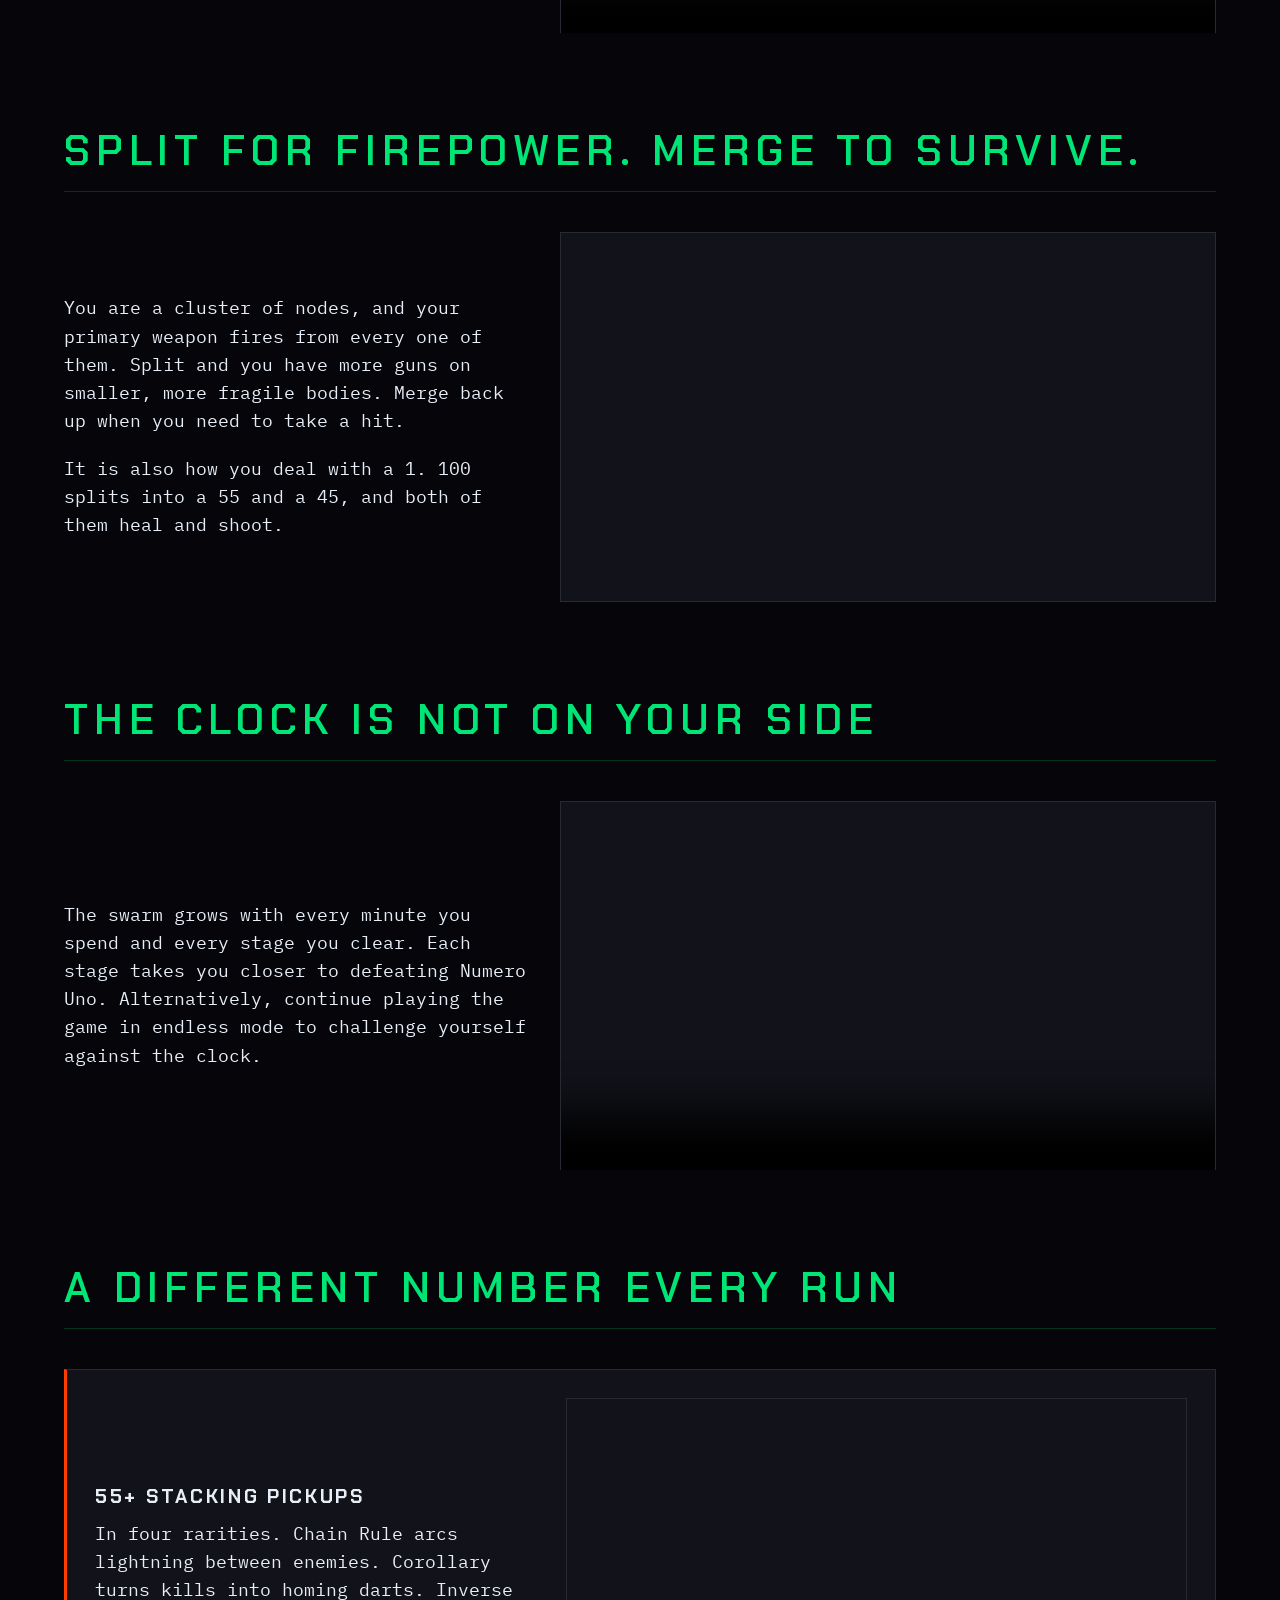
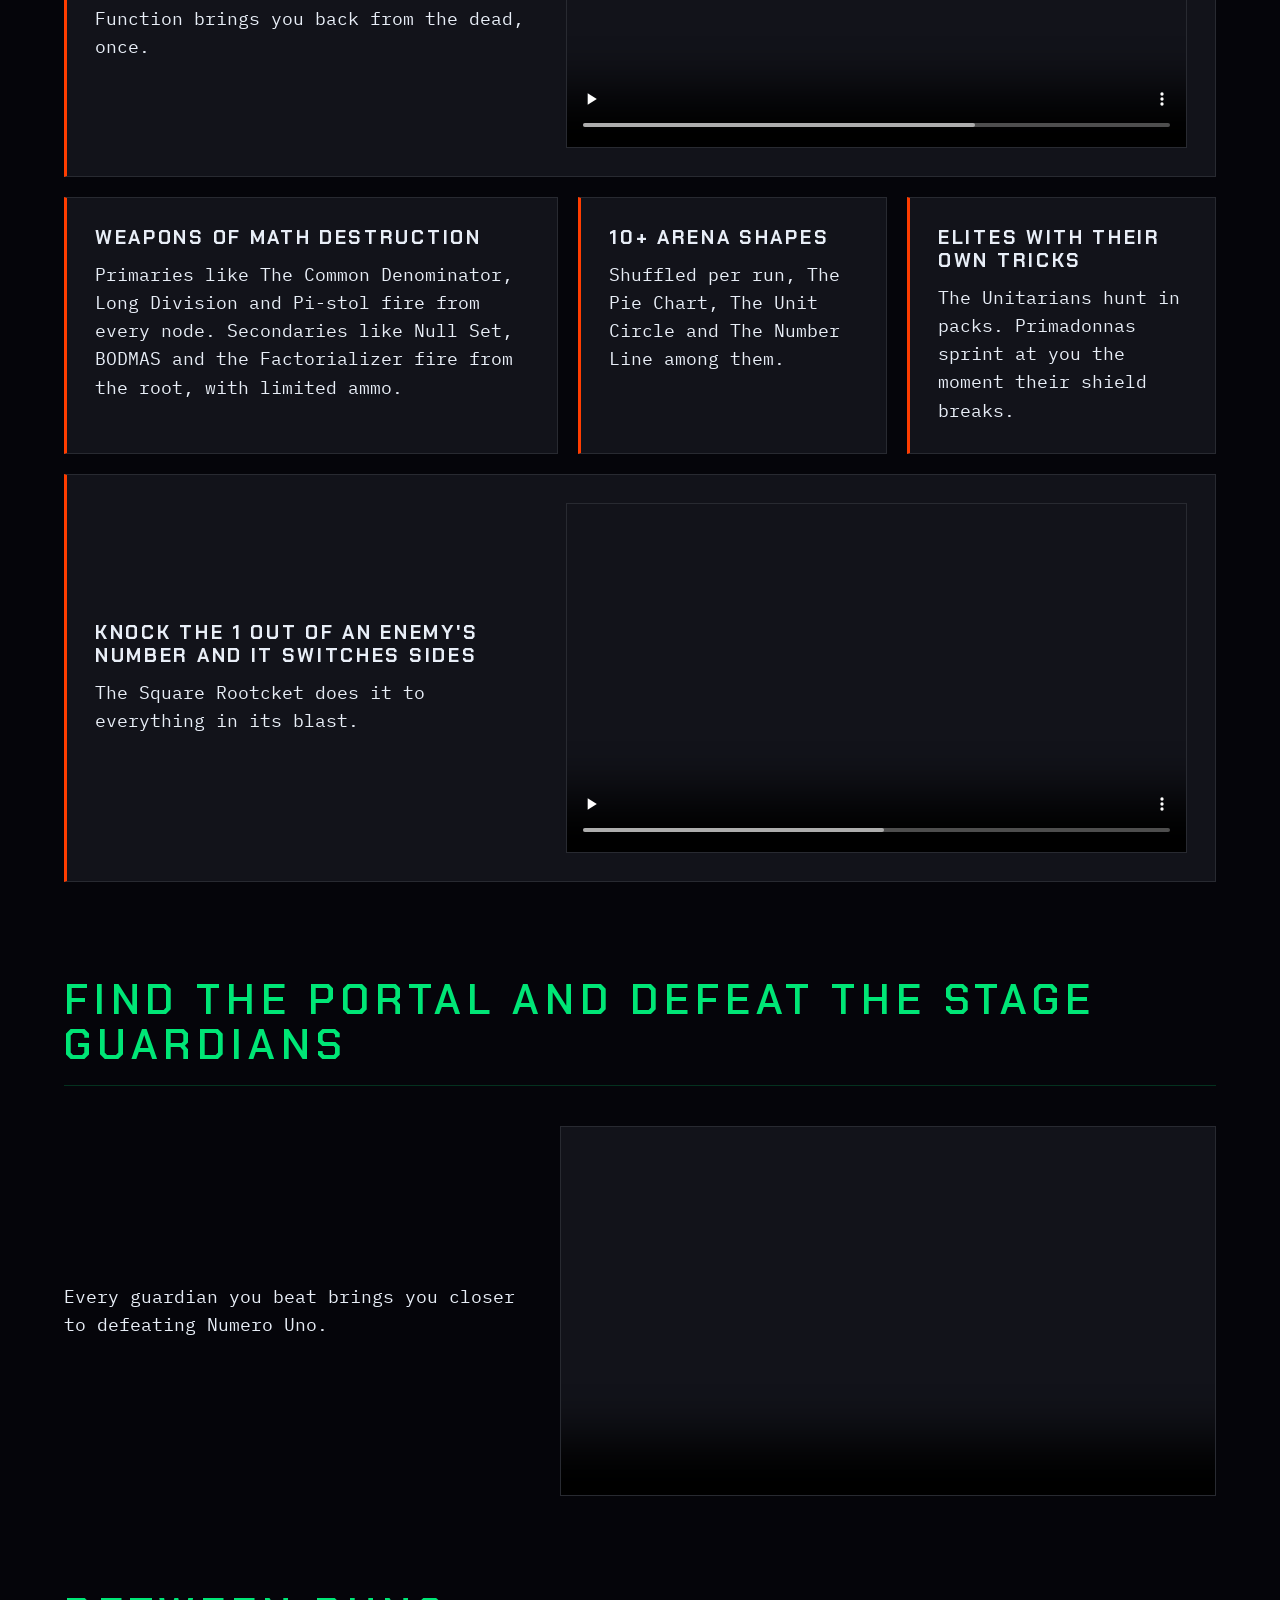
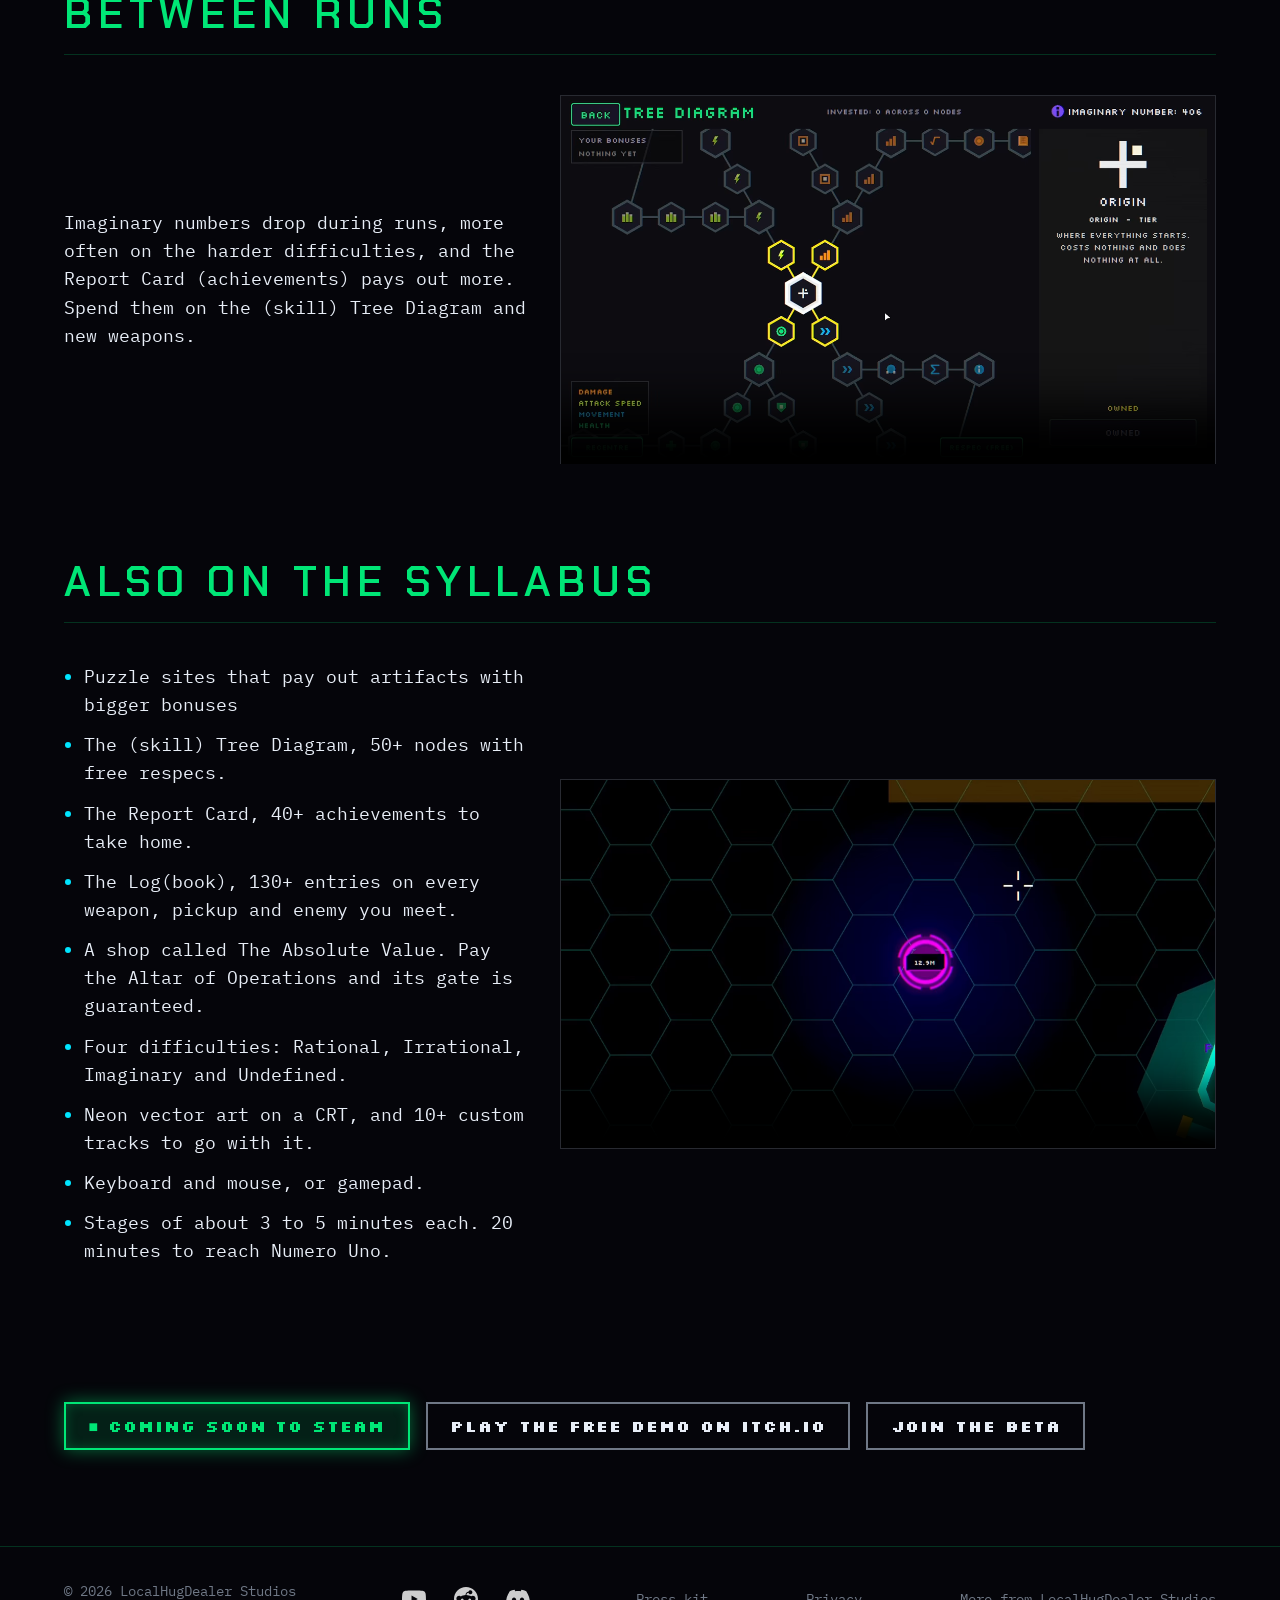
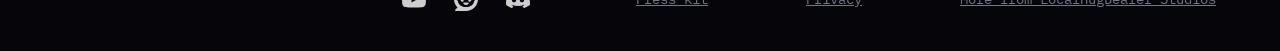
==== commit b472a368: "beta add" ====
--- a/games/enemy-no-1/index.html
+++ b/games/enemy-no-1/index.html
@@ -40,6 +40,7 @@
       <div class="actions">
         <p class="coming-soon">Coming soon to Steam</p>
         <a class="btn-alt" href="https://localhugdealer.itch.io/enemy-no-1">Play the free demo on itch.io</a>
+        <a class="btn-alt" href="https://forms.gle/hXwWrGqm4C7YFGZr9">Join the beta</a>
       </div>
     </div>
   </header>
@@ -213,6 +214,7 @@
       <div class="actions">
         <p class="coming-soon">Coming soon to Steam</p>
         <a class="btn-alt" href="https://localhugdealer.itch.io/enemy-no-1">Play the free demo on itch.io</a>
+        <a class="btn-alt" href="https://forms.gle/hXwWrGqm4C7YFGZr9">Join the beta</a>
       </div>
     </section>
   </main>
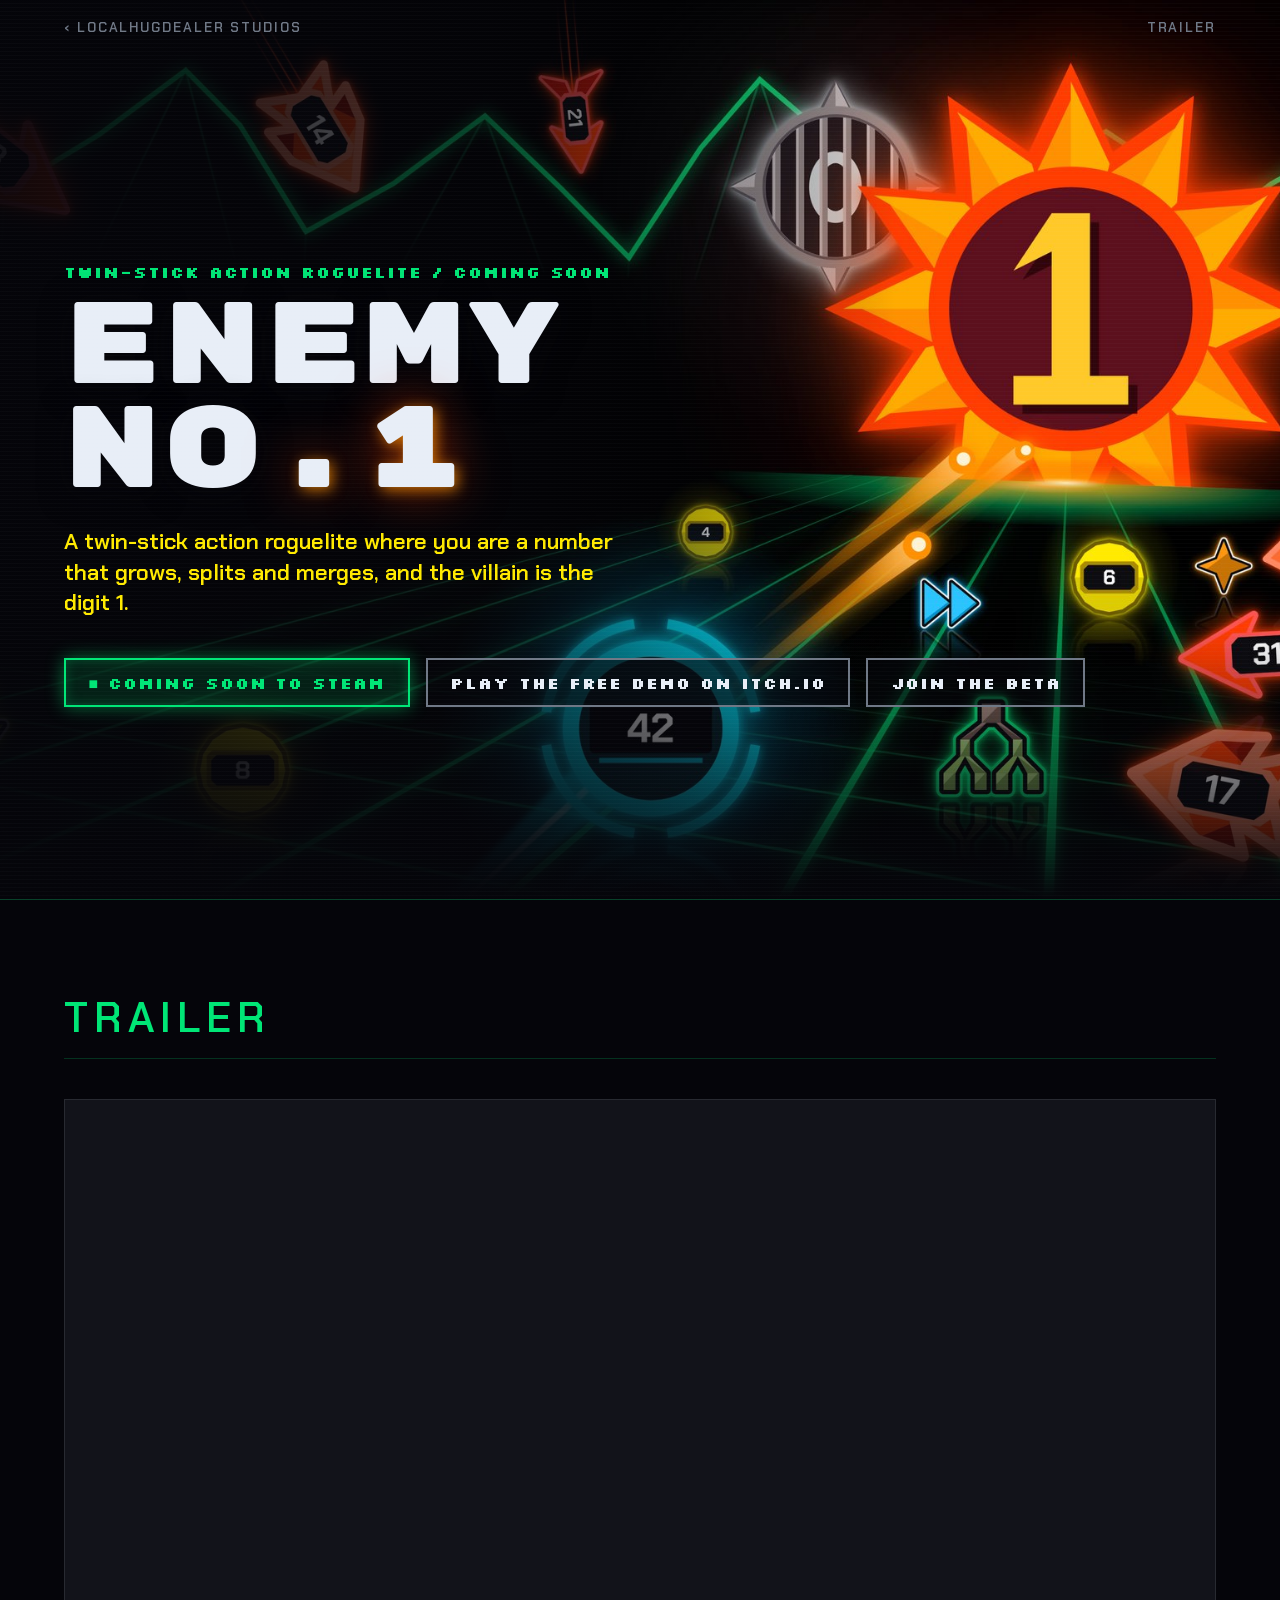
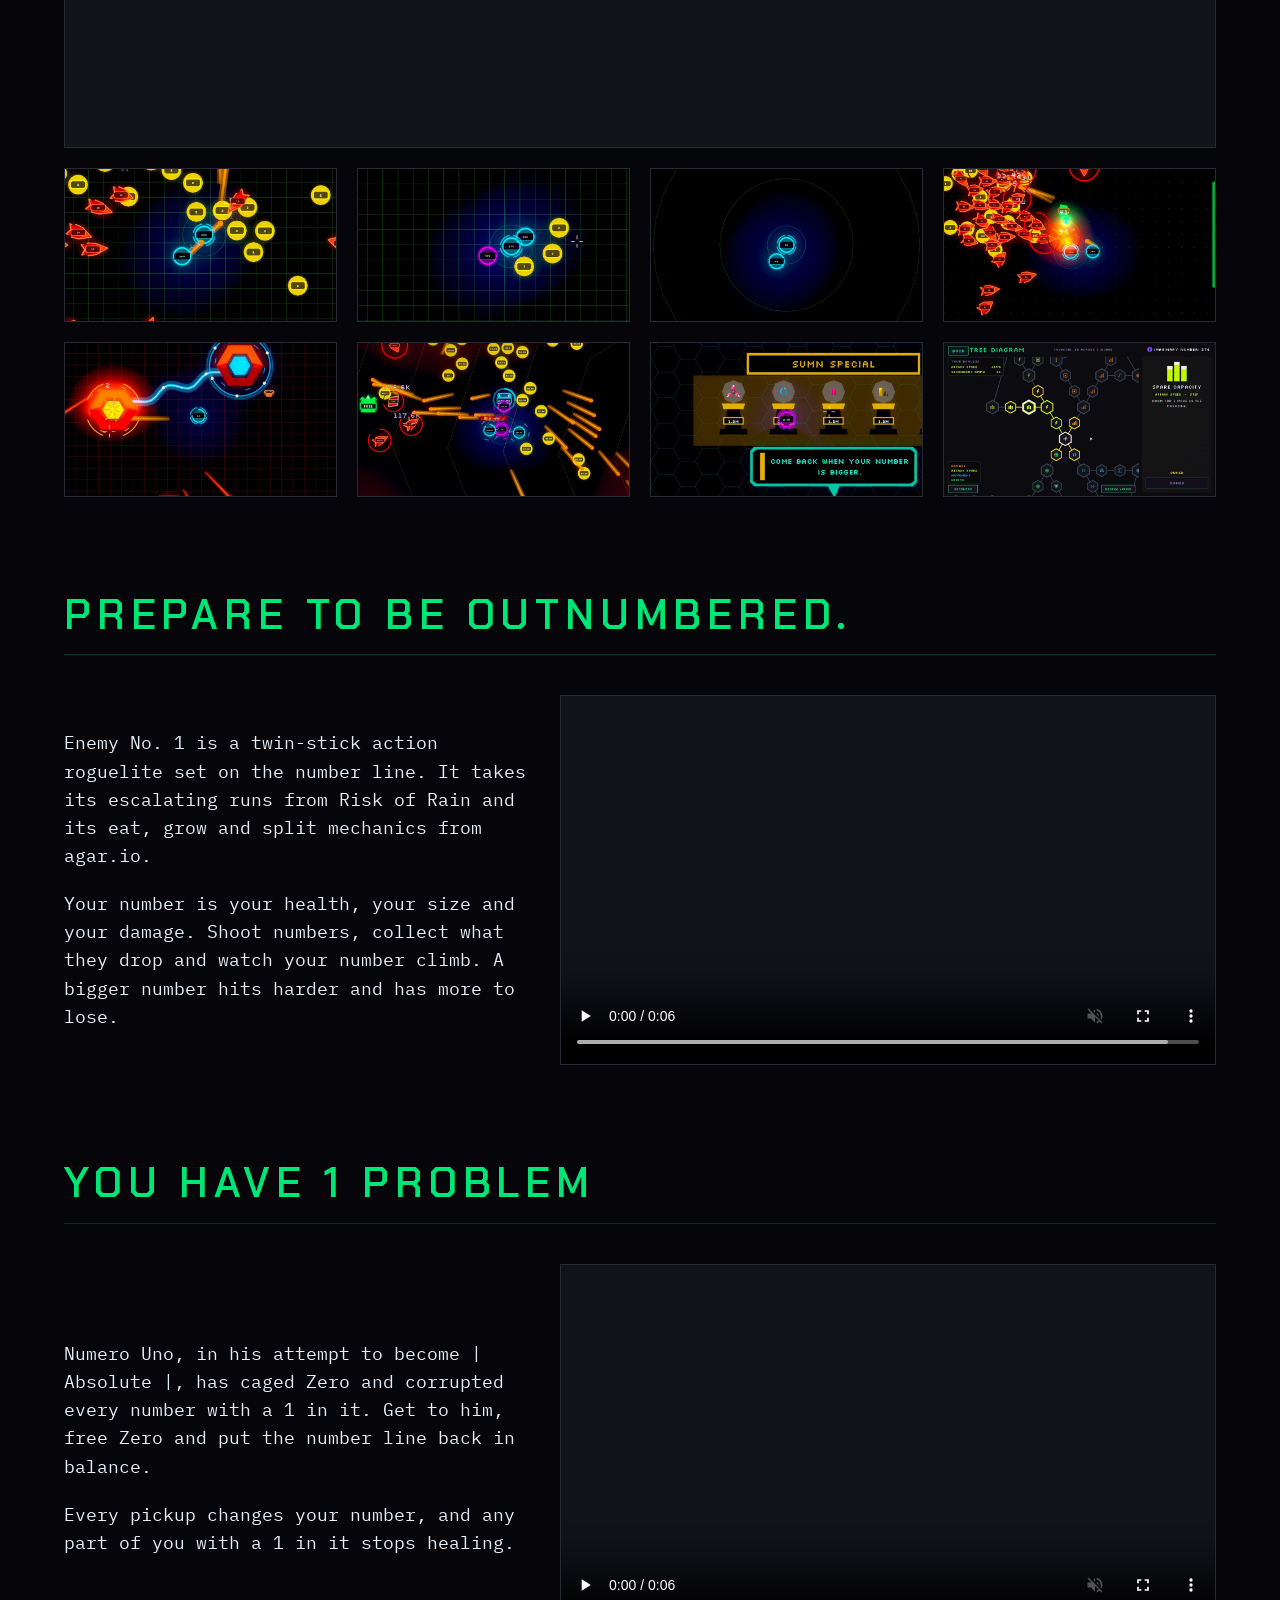
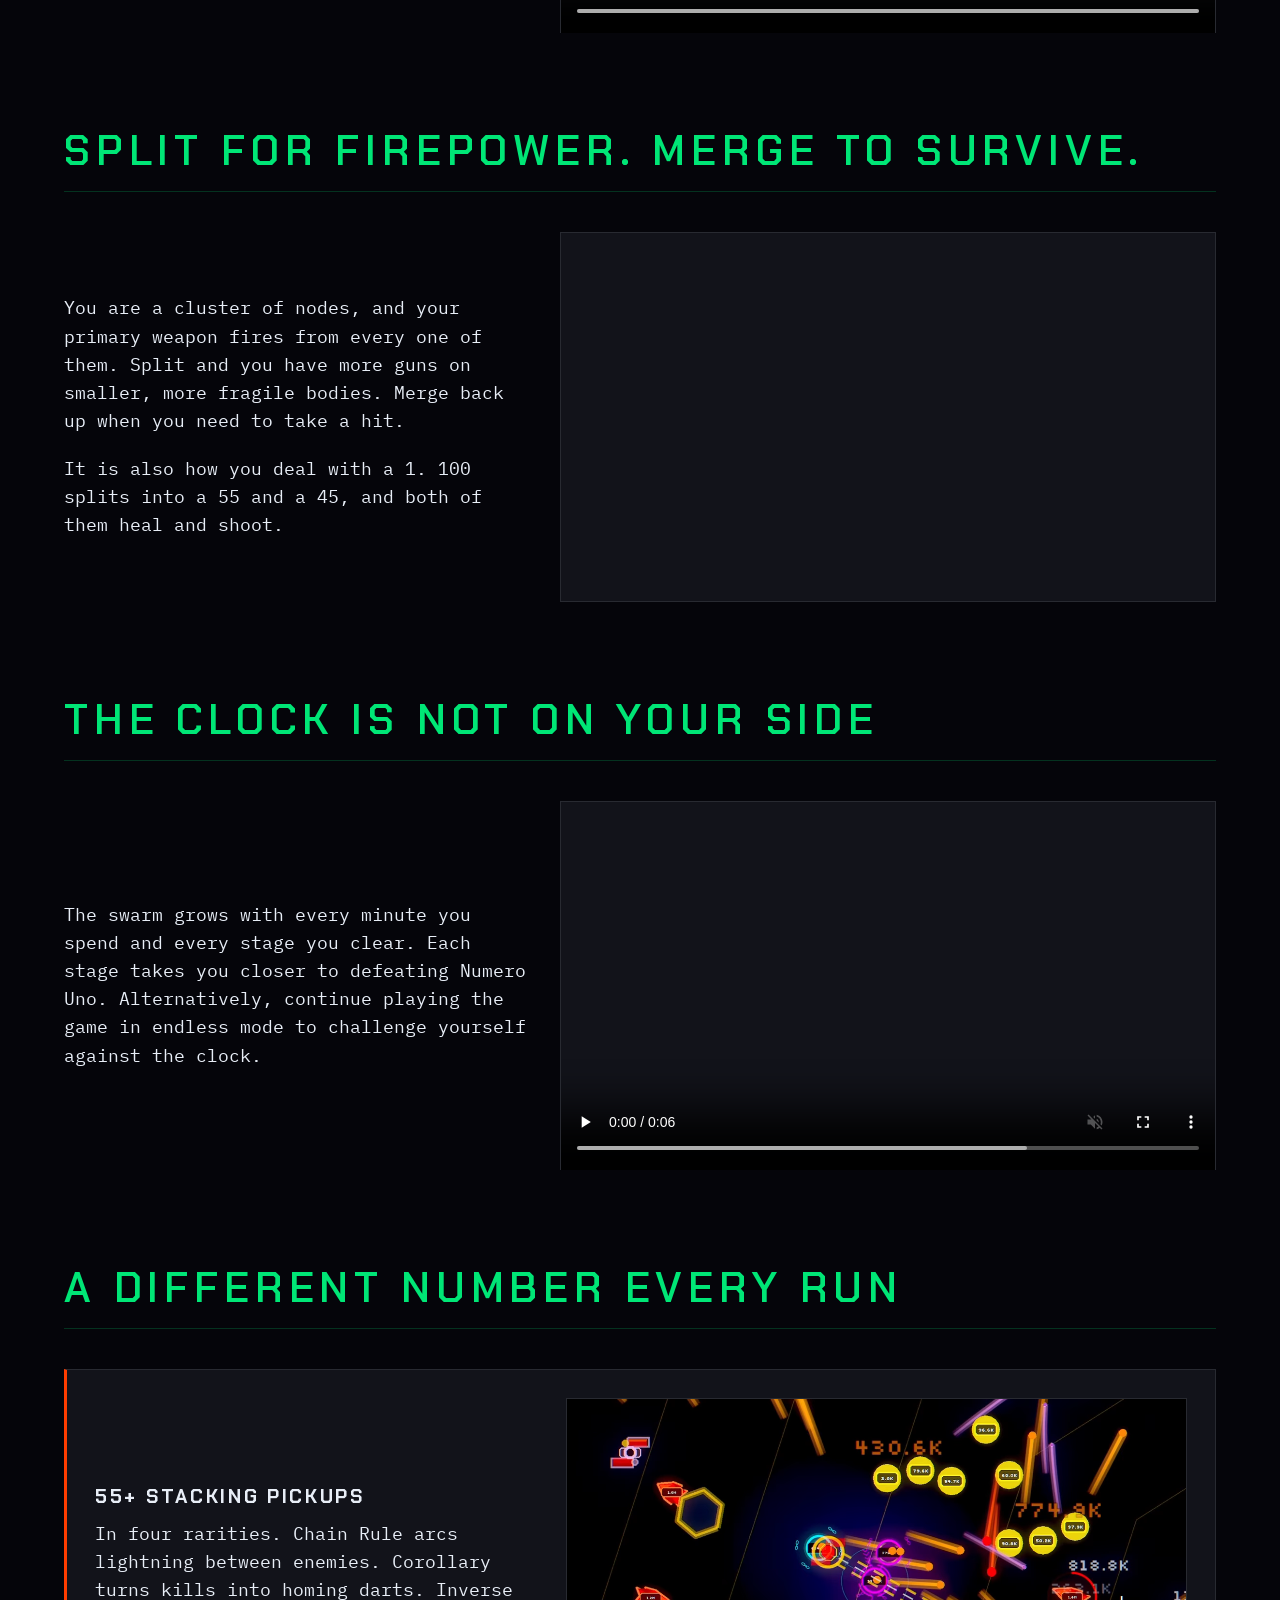
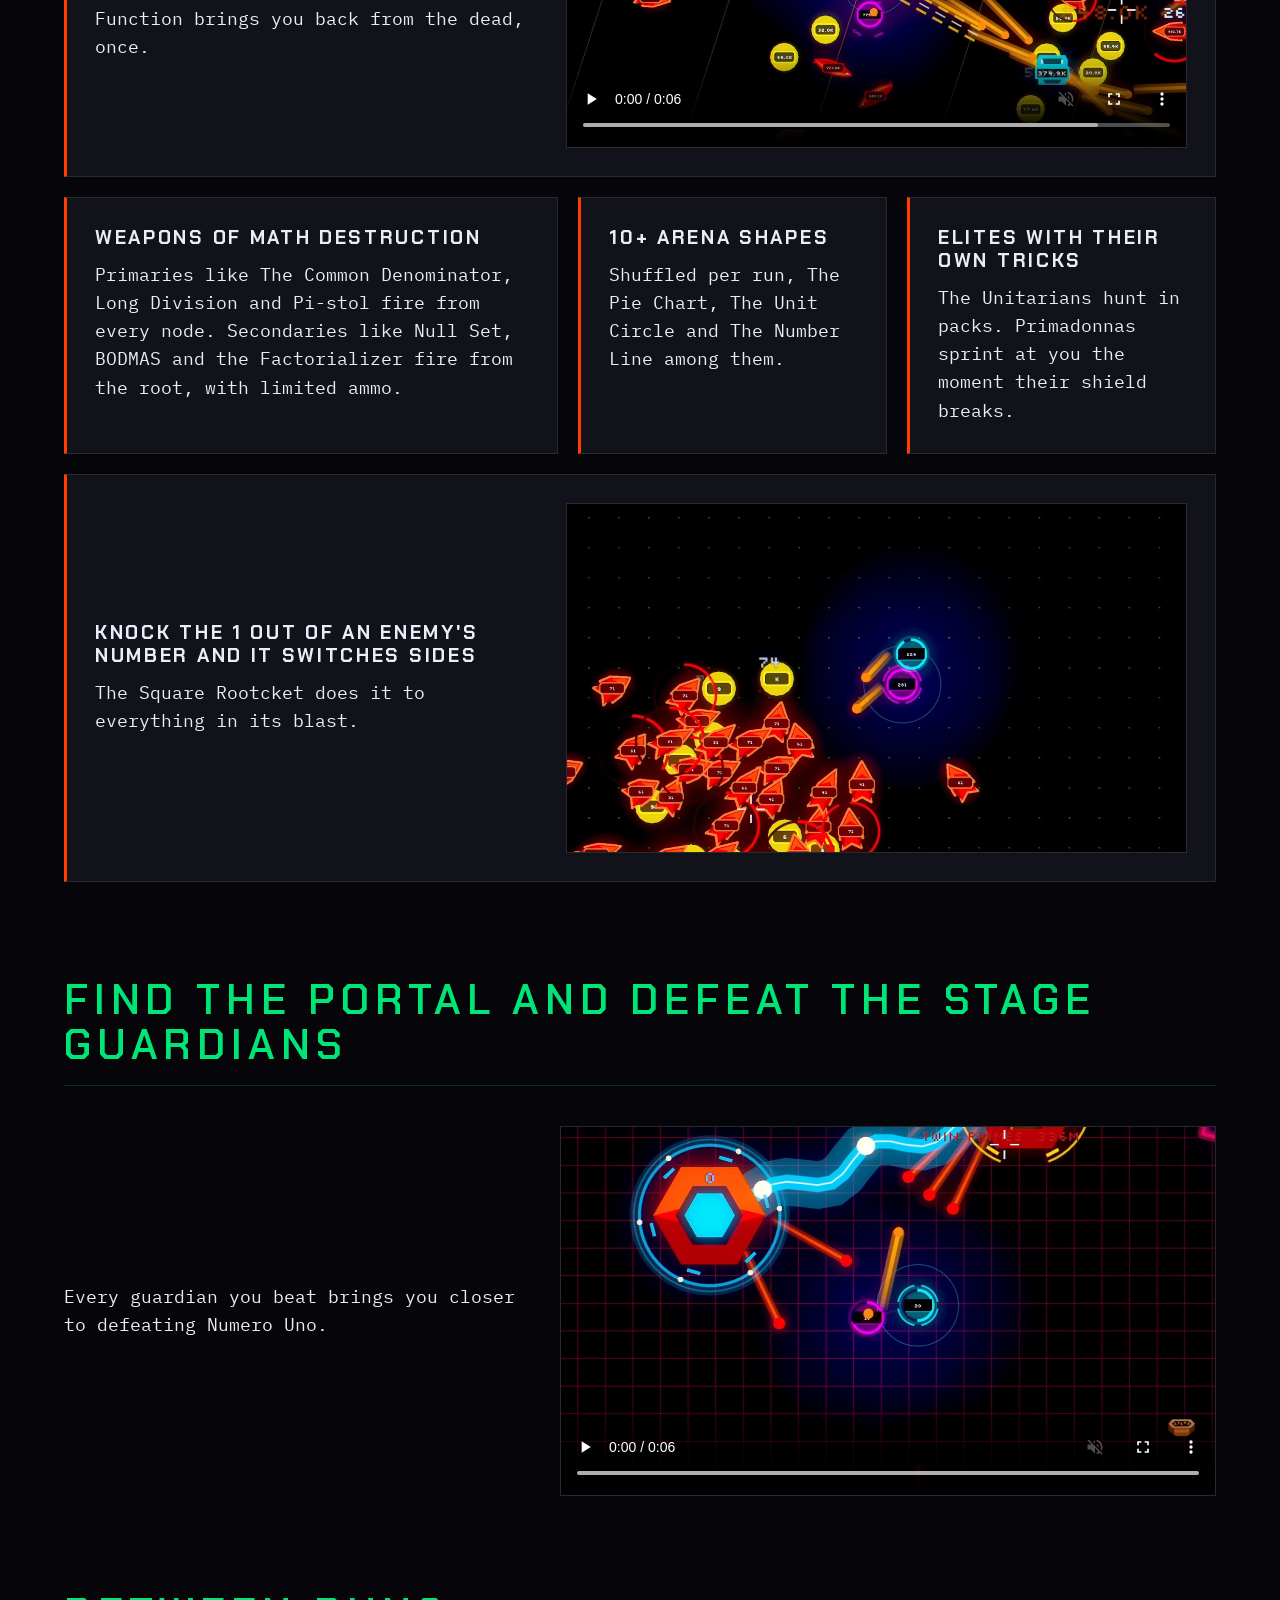
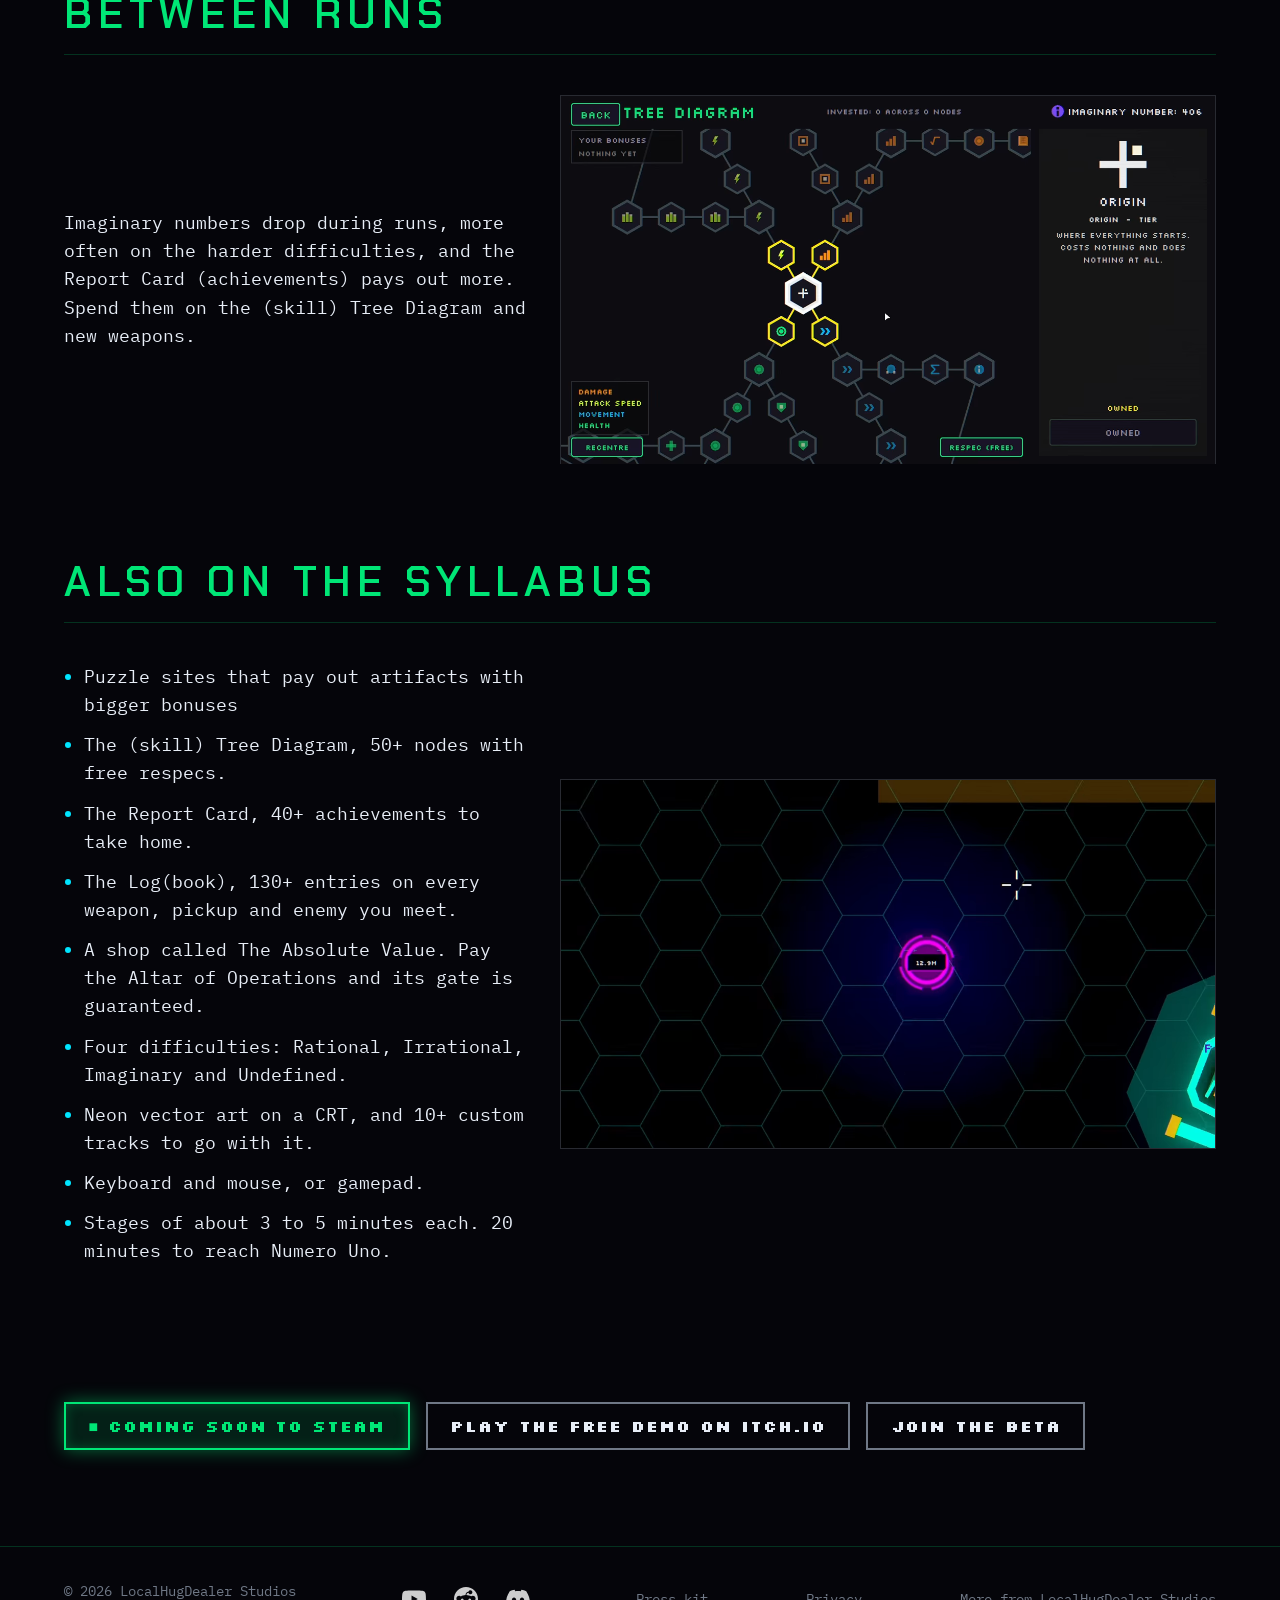
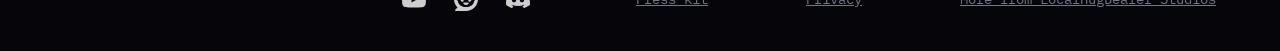
==== commit 0c3c536f: "updated banners" ====
--- a/games/enemy-no-1/index.html
+++ b/games/enemy-no-1/index.html
@@ -12,12 +12,12 @@
   <meta property="og:url" content="https://www.localhugdealer.com/games/enemy-no-1/">
   <meta property="og:title" content="Enemy No. 1">
   <meta property="og:description" content="A twin-stick action roguelite where you are a number that grows, splits and merges, and the villain is the digit 1.">
-  <meta property="og:image" content="https://www.localhugdealer.com/games/enemy-no-1/images/share-outnumbered.jpg">
+  <meta property="og:image" content="https://www.localhugdealer.com/games/enemy-no-1/images/share.jpg">
   <meta property="og:image:width" content="1200">
   <meta property="og:image:height" content="675">
-  <meta property="og:image:alt" content="Enemy No. 1 title over key art with the line Prepare to Be Outnumbered">
+  <meta property="og:image:alt" content="The Enemy No. 1 title beside the burning Numero Uno starburst, over a neon grid of numbered enemies">
   <meta name="twitter:card" content="summary_large_image">
-  <meta name="twitter:image" content="https://www.localhugdealer.com/games/enemy-no-1/images/share-outnumbered.jpg">
+  <meta name="twitter:image" content="https://www.localhugdealer.com/games/enemy-no-1/images/share.jpg">
   <link rel="icon" href="images/icon.png">
   <link rel="stylesheet" href="../../assets/css/base.css">
   <link rel="stylesheet" href="style.css">
@@ -31,7 +31,7 @@
       </div>
     </div>
 
-    <img class="hero-art" src="images/key-art.jpg" alt="A small cyan number faces a red swarm of corrupt numbers pouring out of the burning Numero Uno starburst">
+    <img class="hero-art" src="images/key-art.jpg" alt="A cyan number on a neon grid faces red numbered enemies and the burning Numero Uno starburst">
 
     <div class="shell">
       <p class="kicker">Twin-stick action roguelite / Coming soon</p>
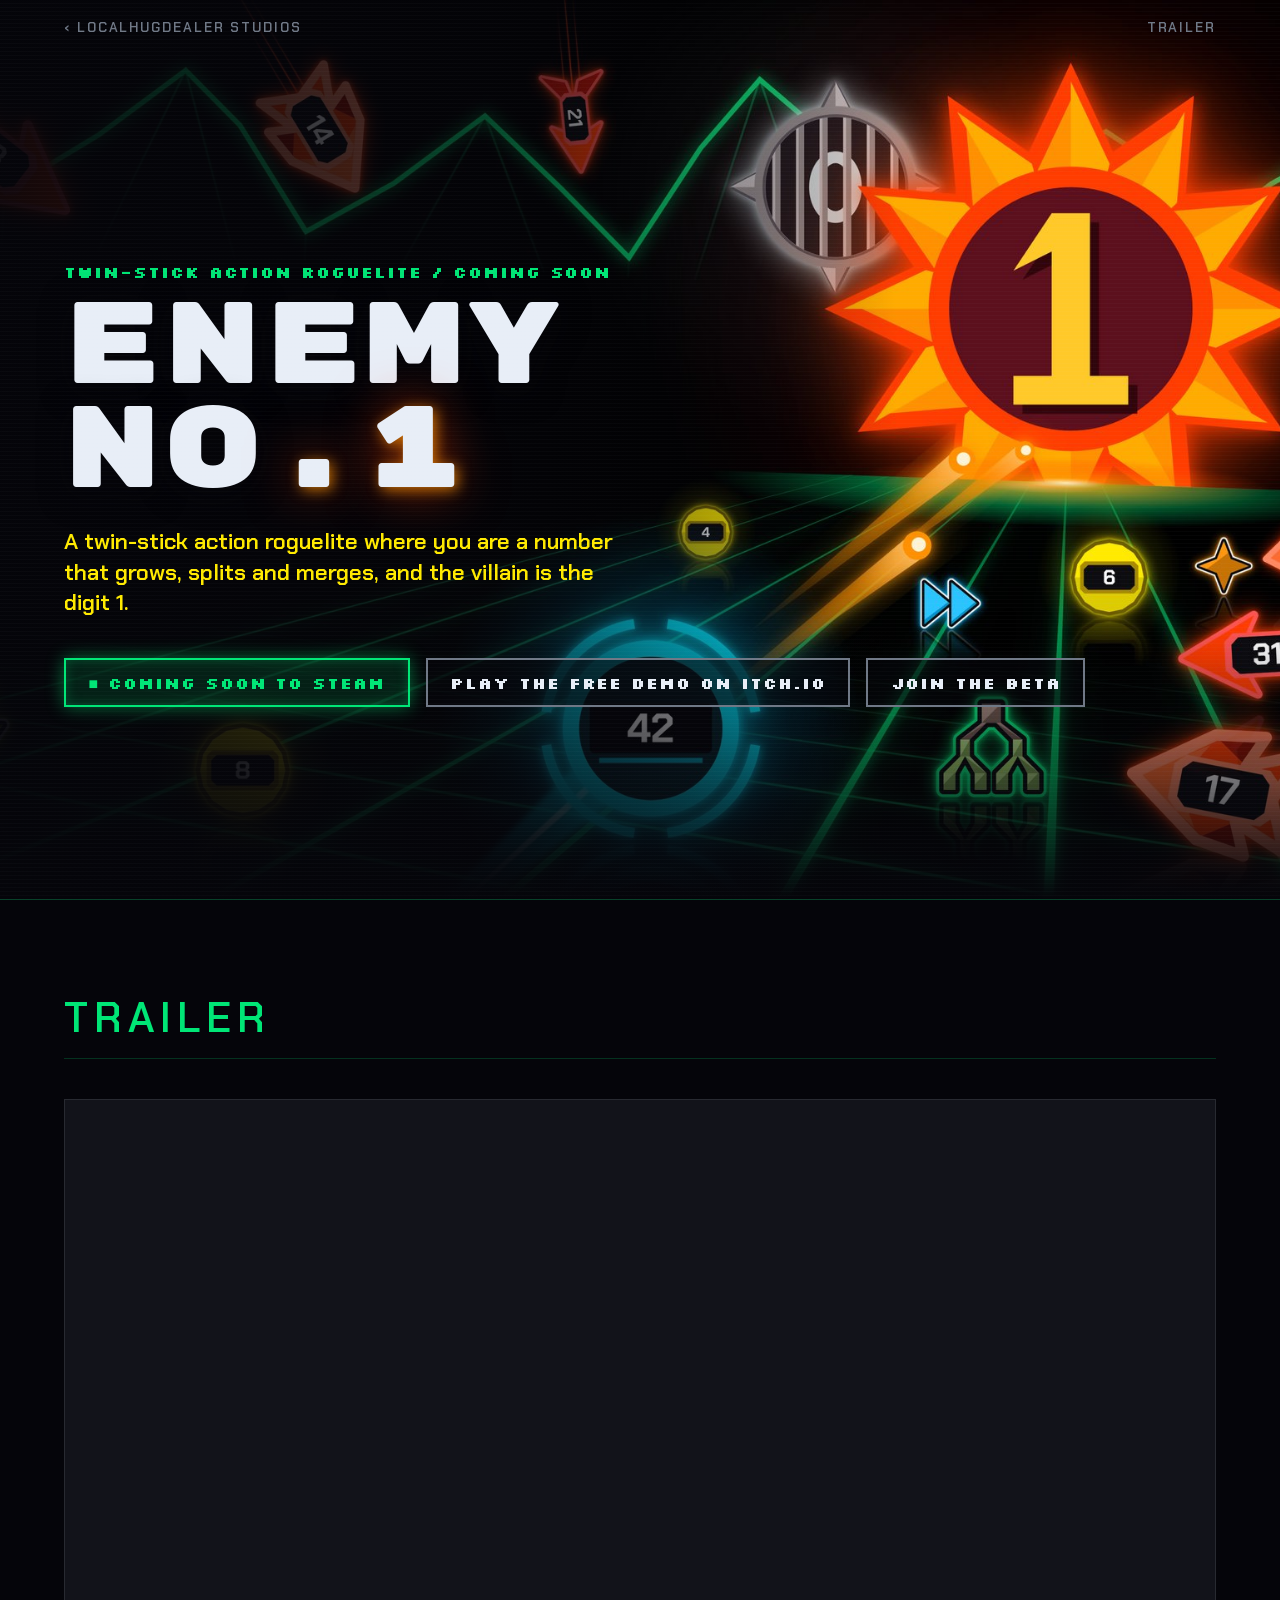
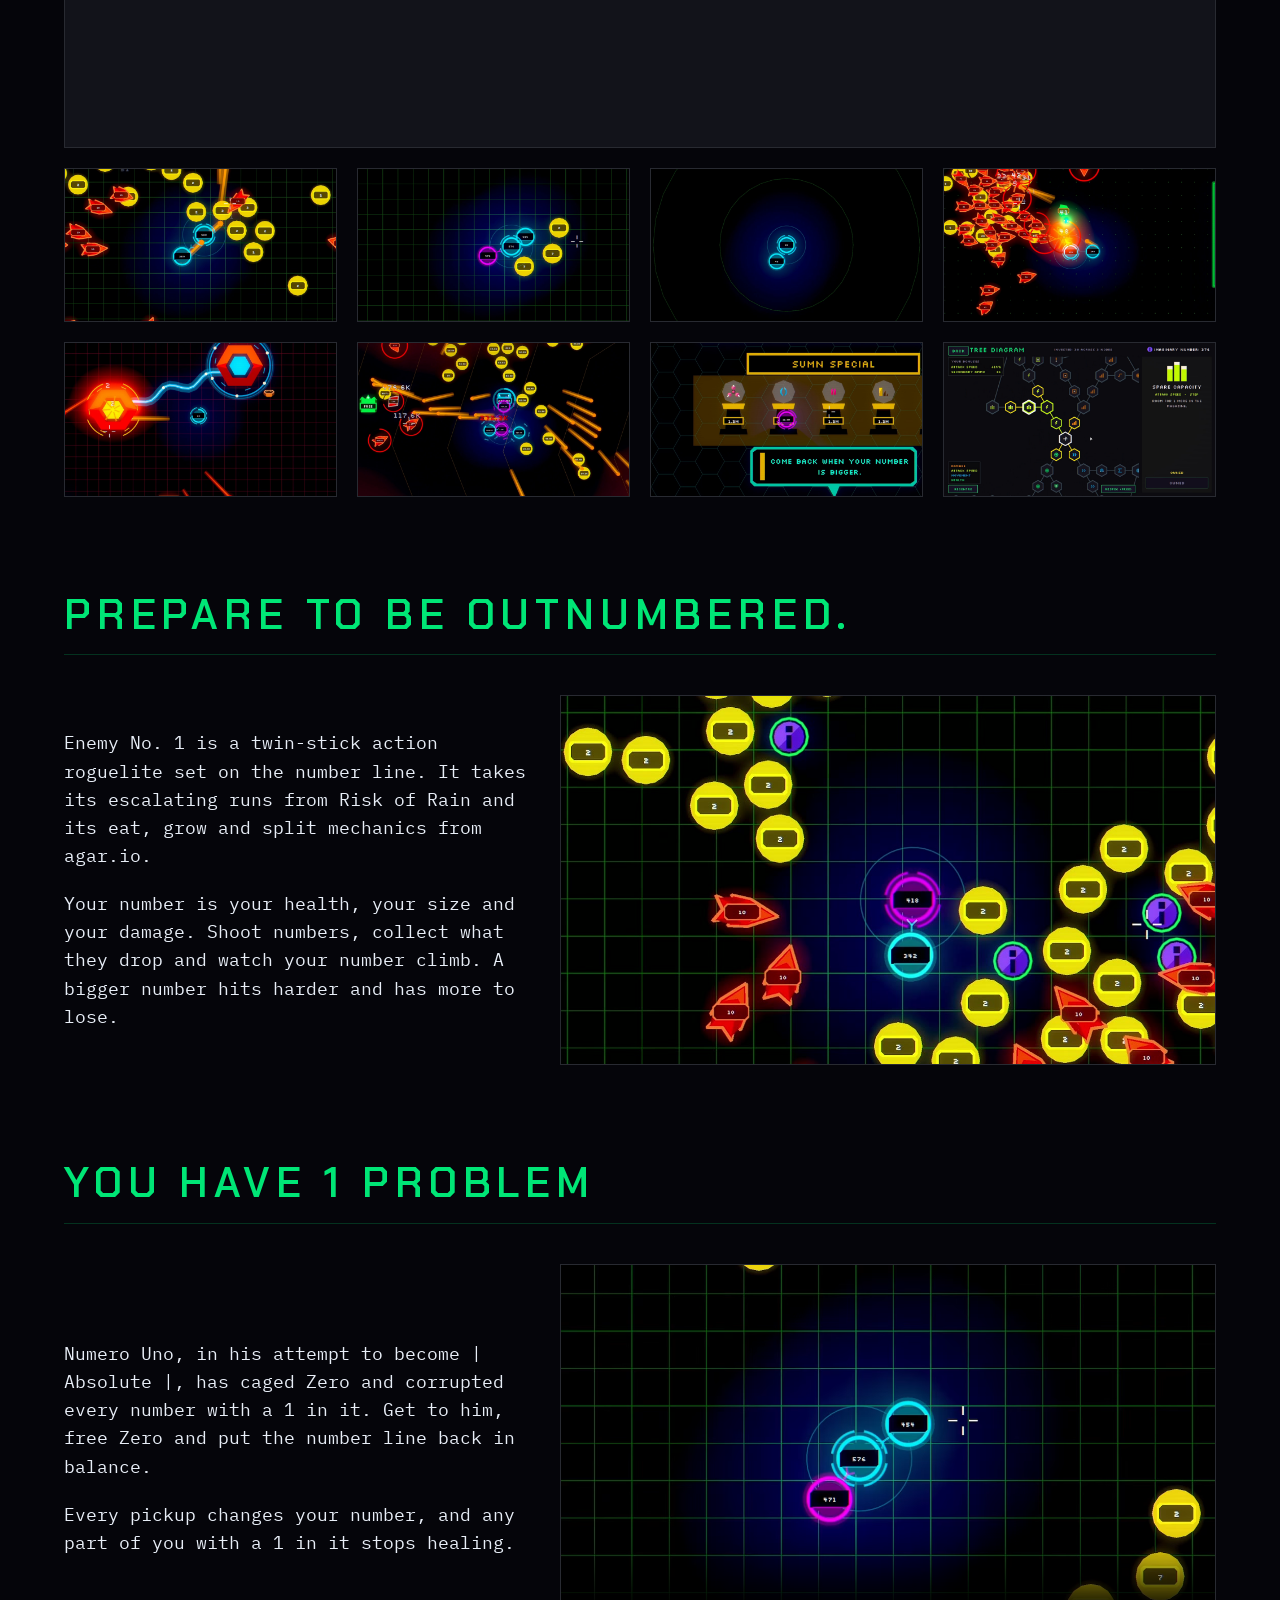
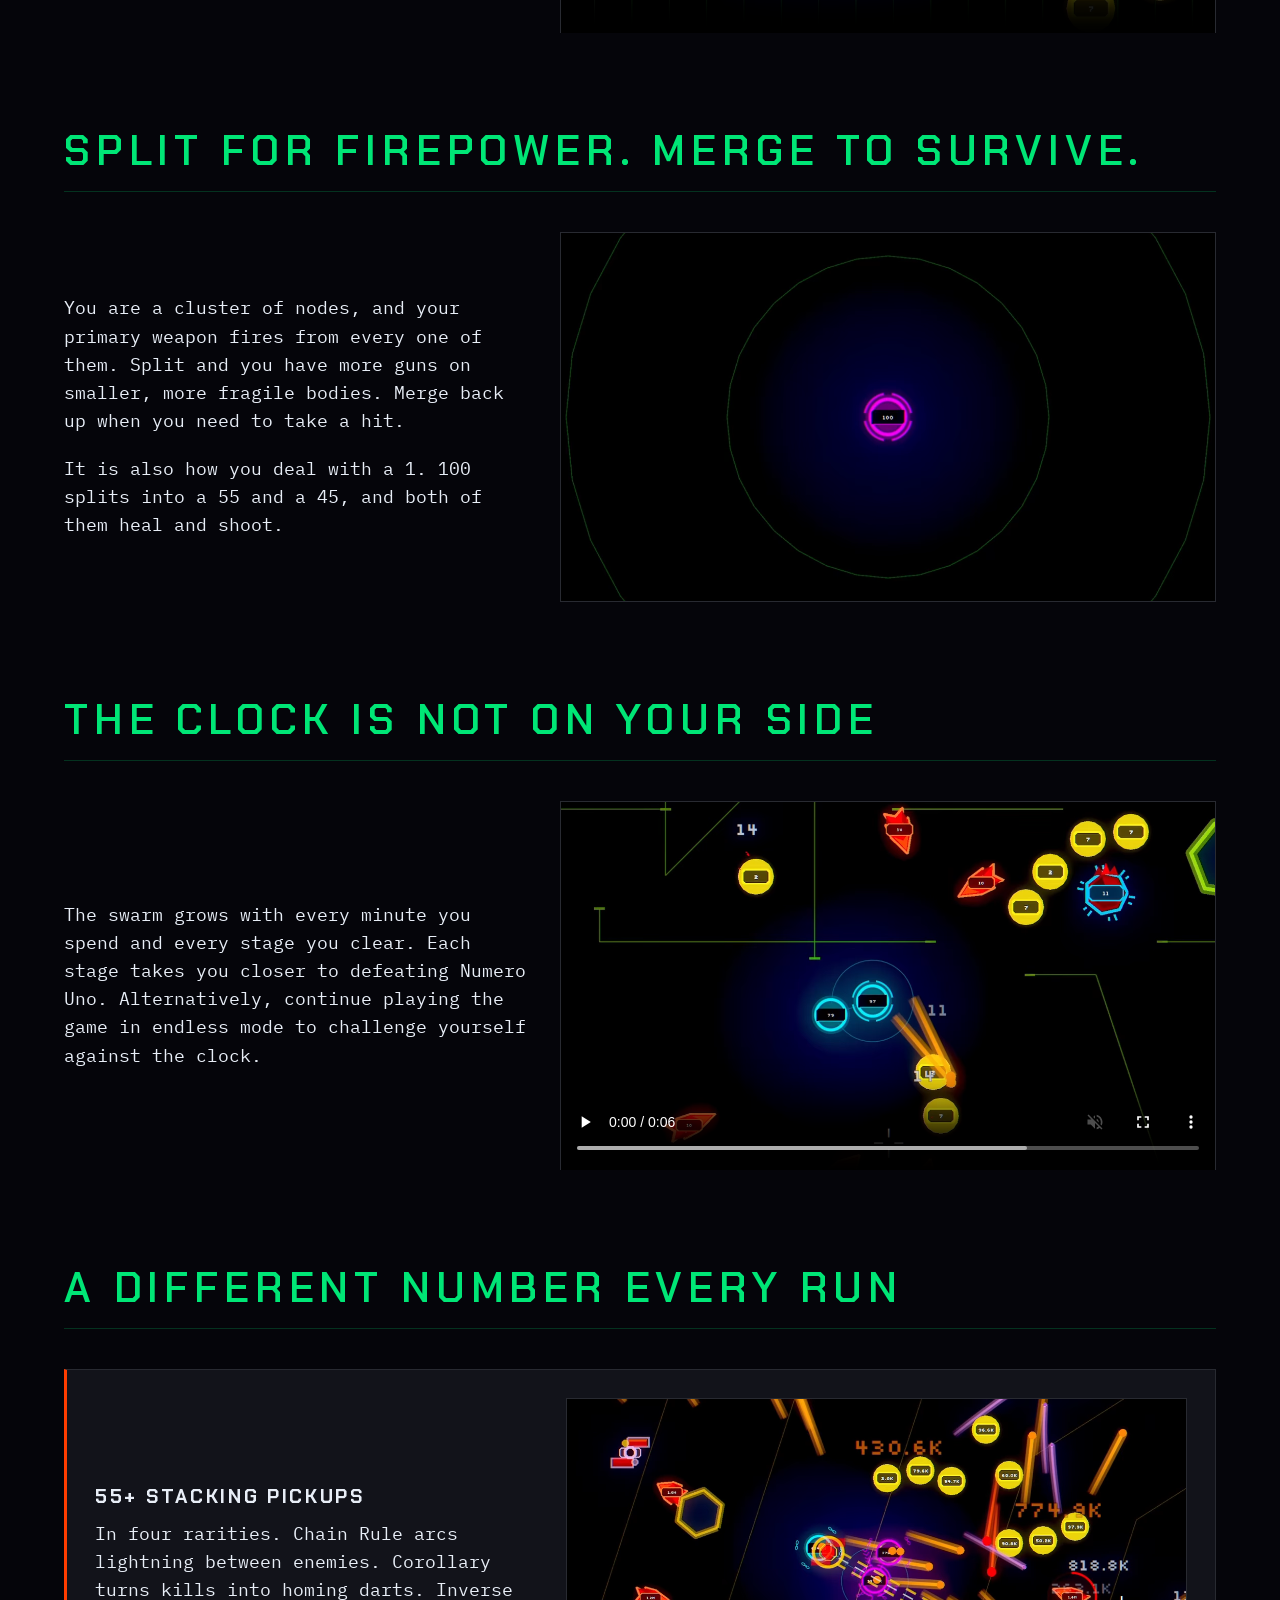
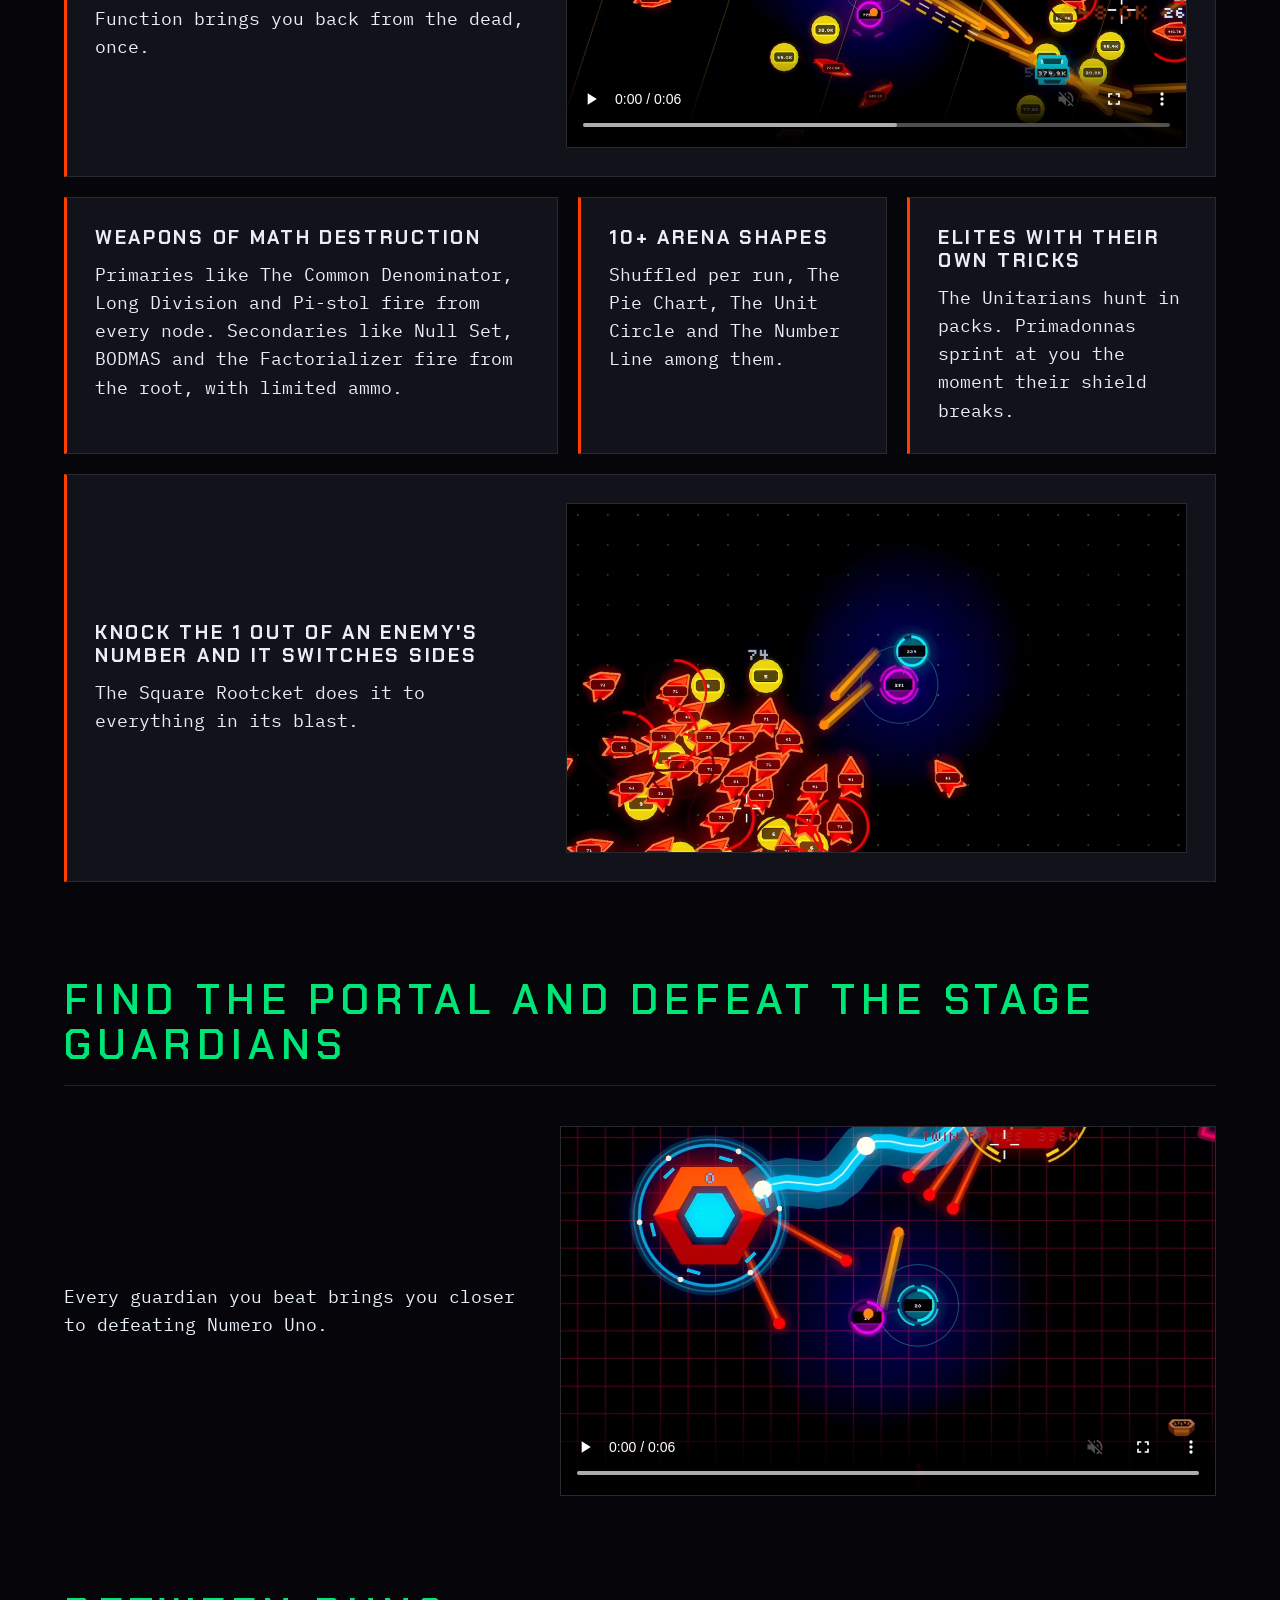
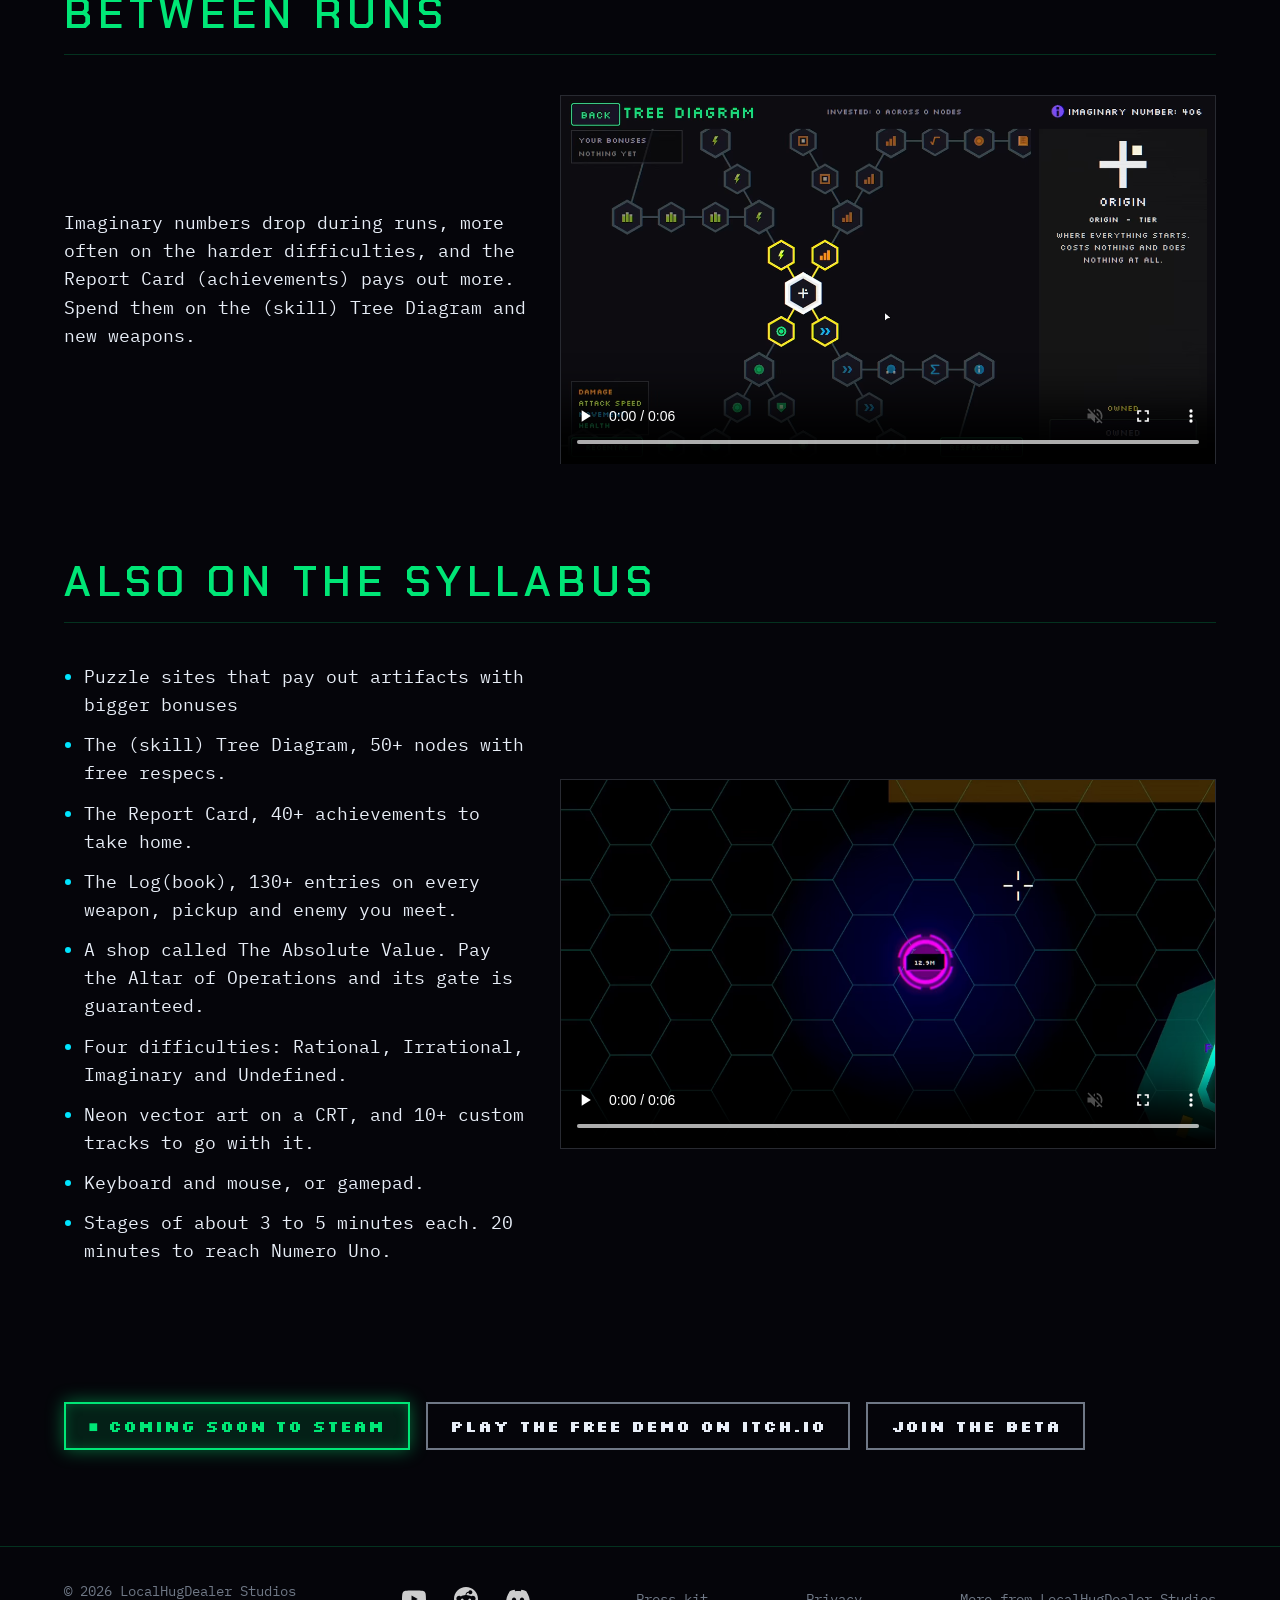
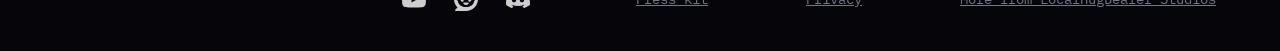
==== commit 50804f53: "Trailer link update" ====
--- a/games/enemy-no-1/index.html
+++ b/games/enemy-no-1/index.html
@@ -50,7 +50,7 @@
     <section id="trailer">
       <h2>Trailer</h2>
       <figure class="panel">
-        <iframe src="https://www.youtube-nocookie.com/embed/POwnztbFjao" title="Enemy No. 1 trailer" loading="lazy" allow="accelerometer; autoplay; clipboard-write; encrypted-media; gyroscope; picture-in-picture; web-share" referrerpolicy="strict-origin-when-cross-origin" allowfullscreen></iframe>
+        <iframe src="https://www.youtube-nocookie.com/embed/8zA_CIim3F4" title="Enemy No. 1 trailer" loading="lazy" allow="accelerometer; autoplay; clipboard-write; encrypted-media; gyroscope; picture-in-picture; web-share" referrerpolicy="strict-origin-when-cross-origin" allowfullscreen></iframe>
       </figure>
       <div class="grid grid-4">
         <figure class="panel"><img src="images/screenshots/enemy-no-1-screenshot-01.jpg" alt="A cyan cluster firing from every node into a red swarm" loading="lazy"></figure>
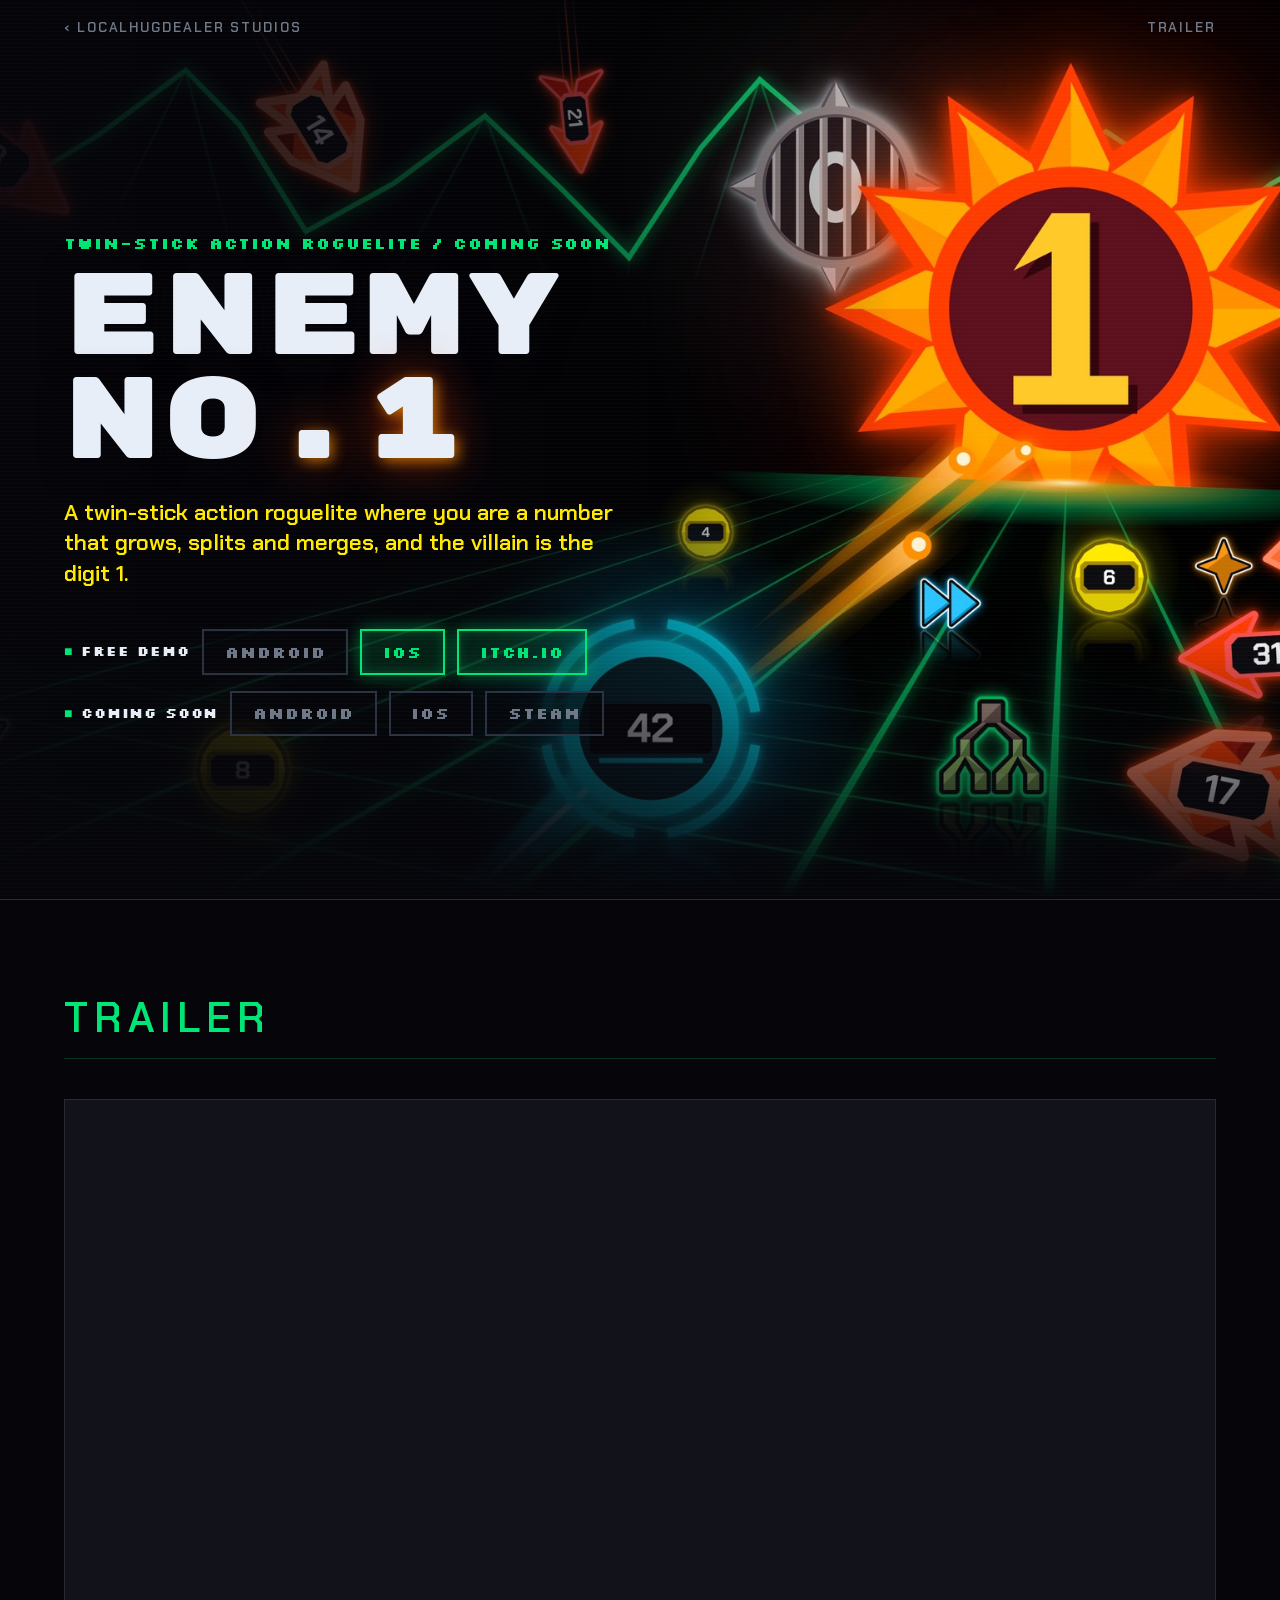
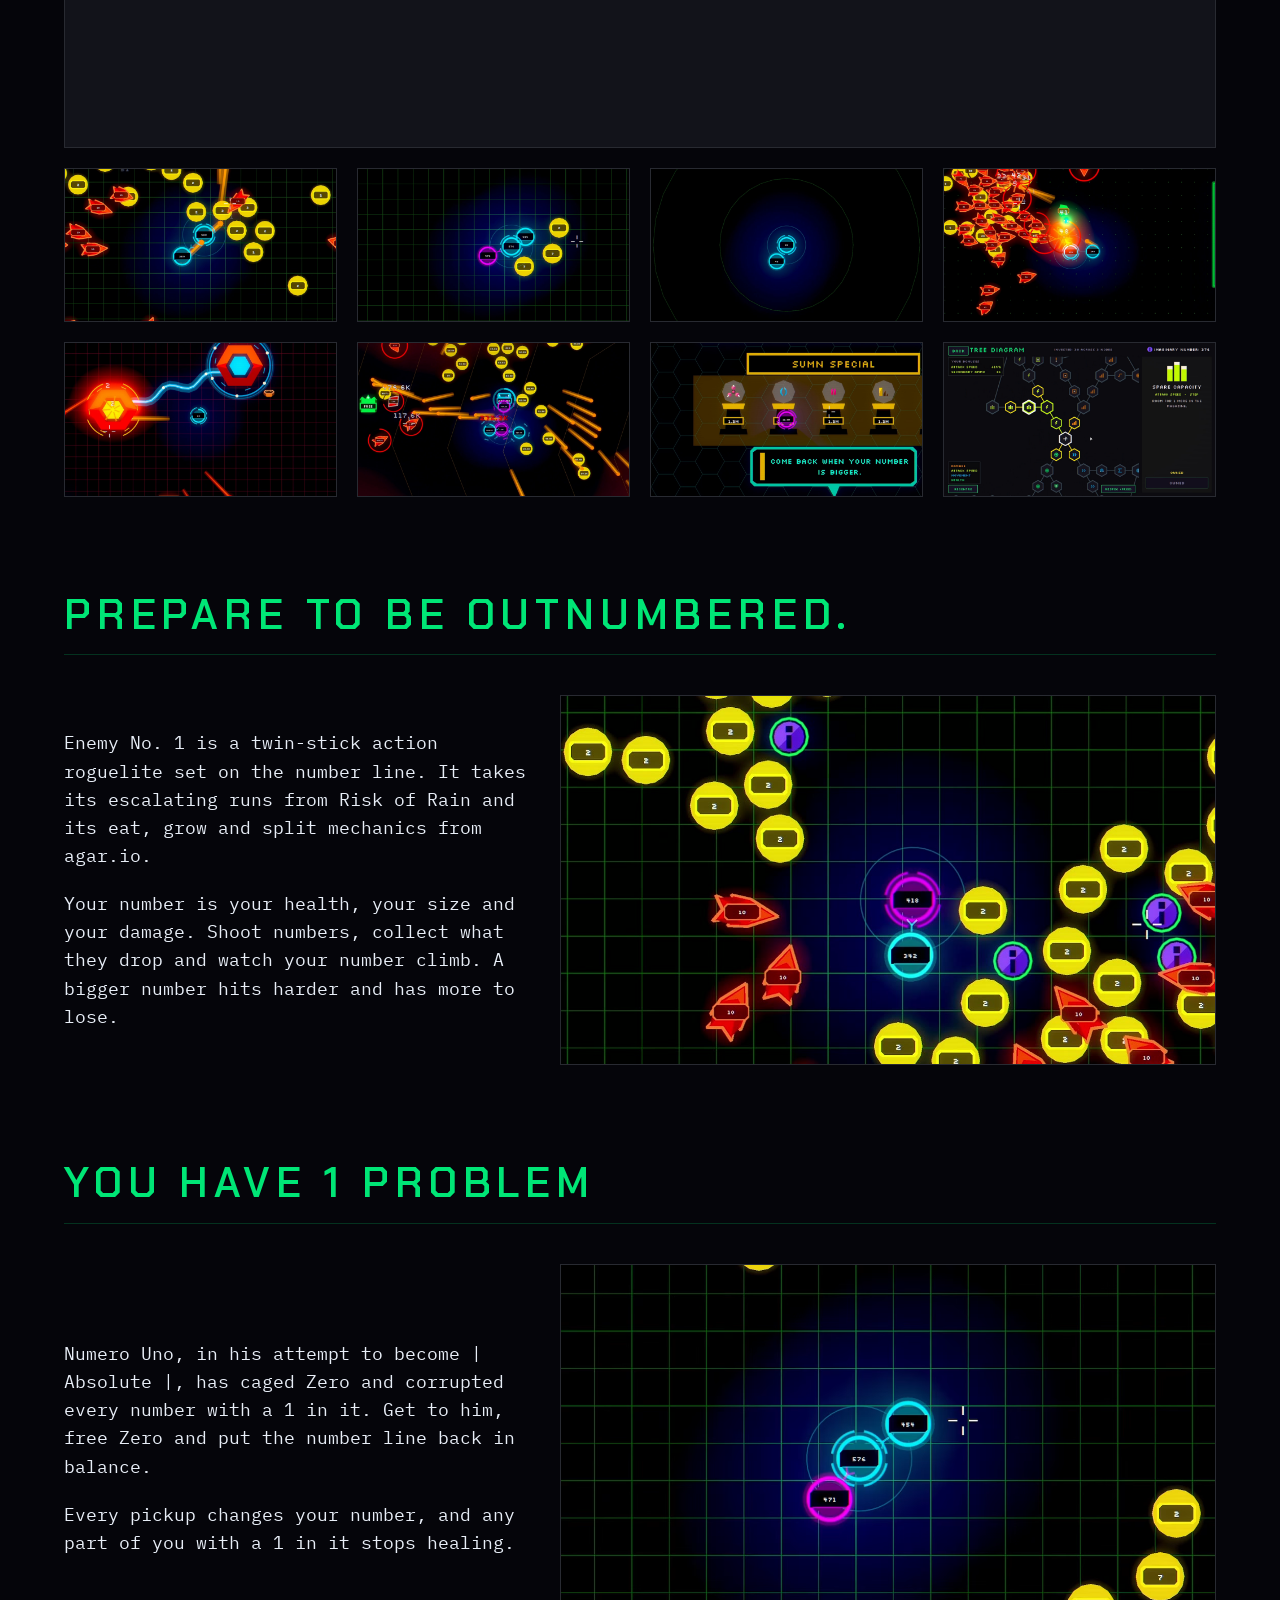
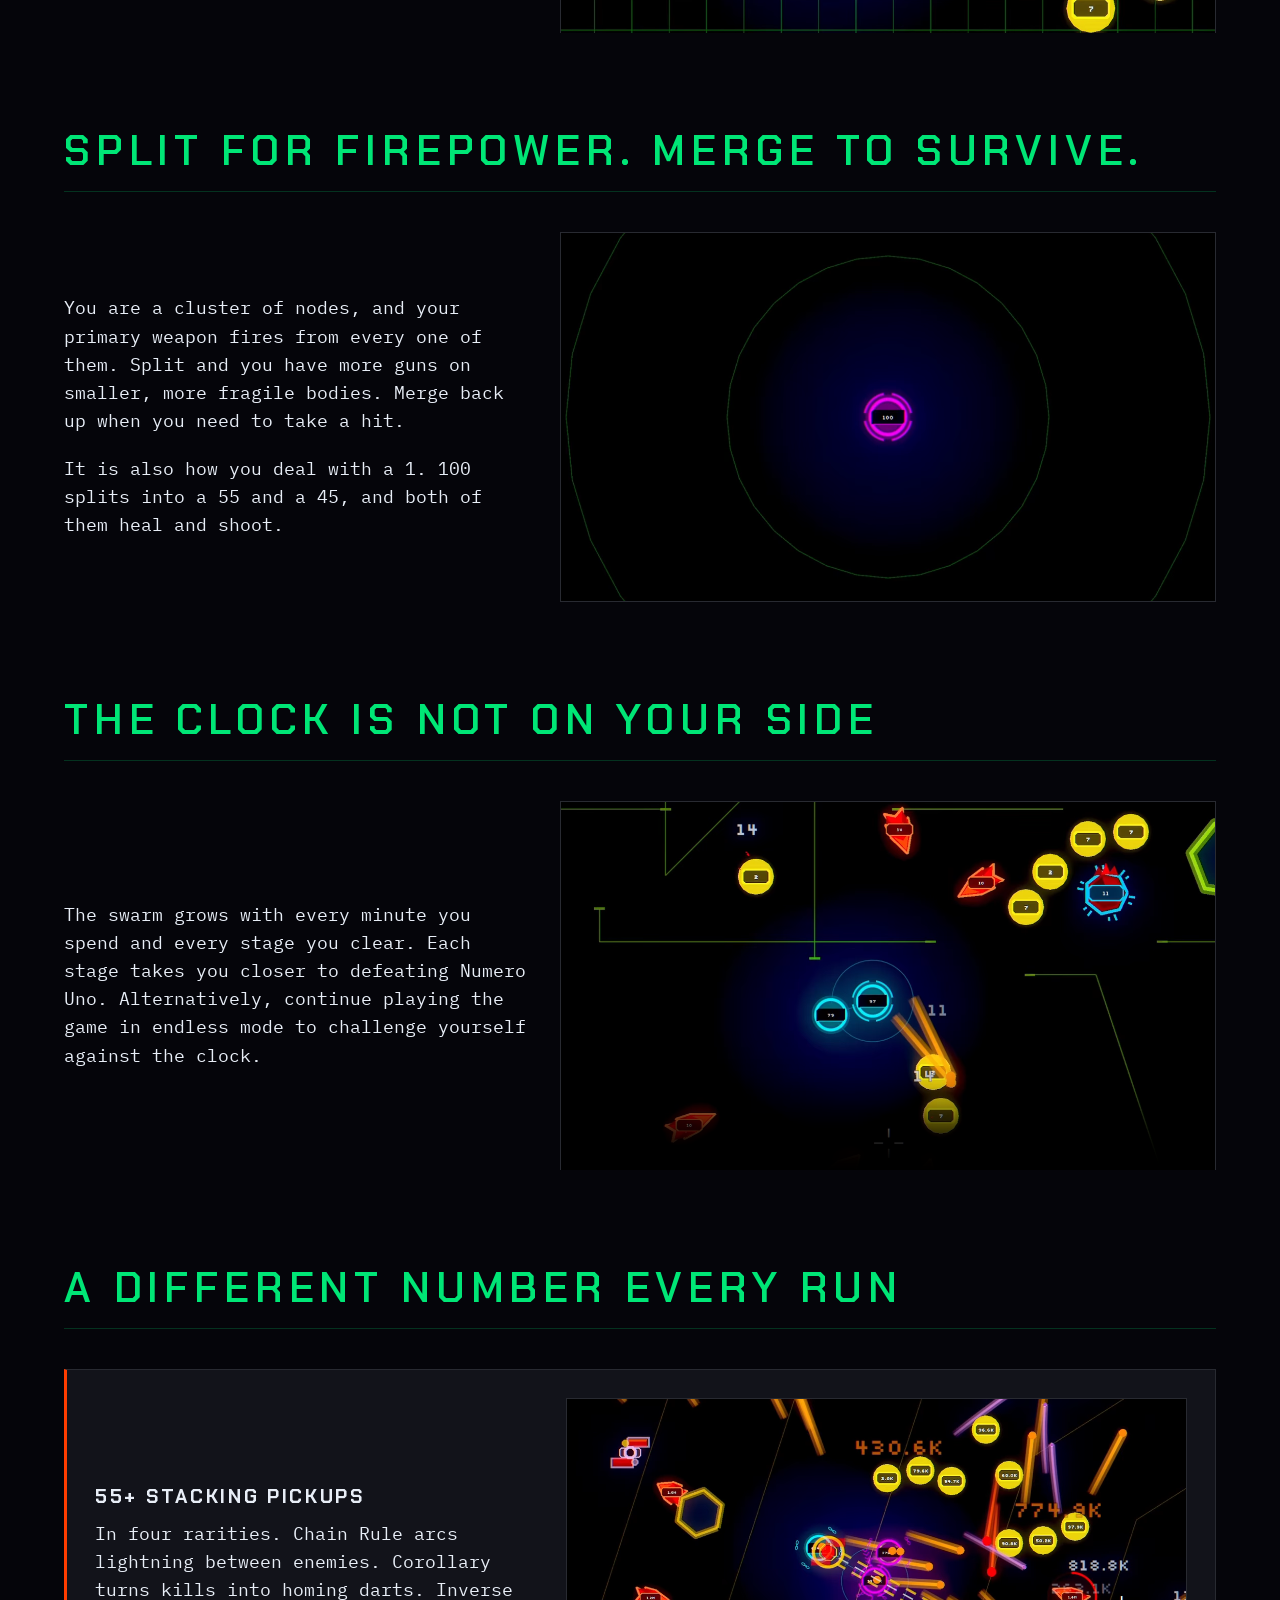
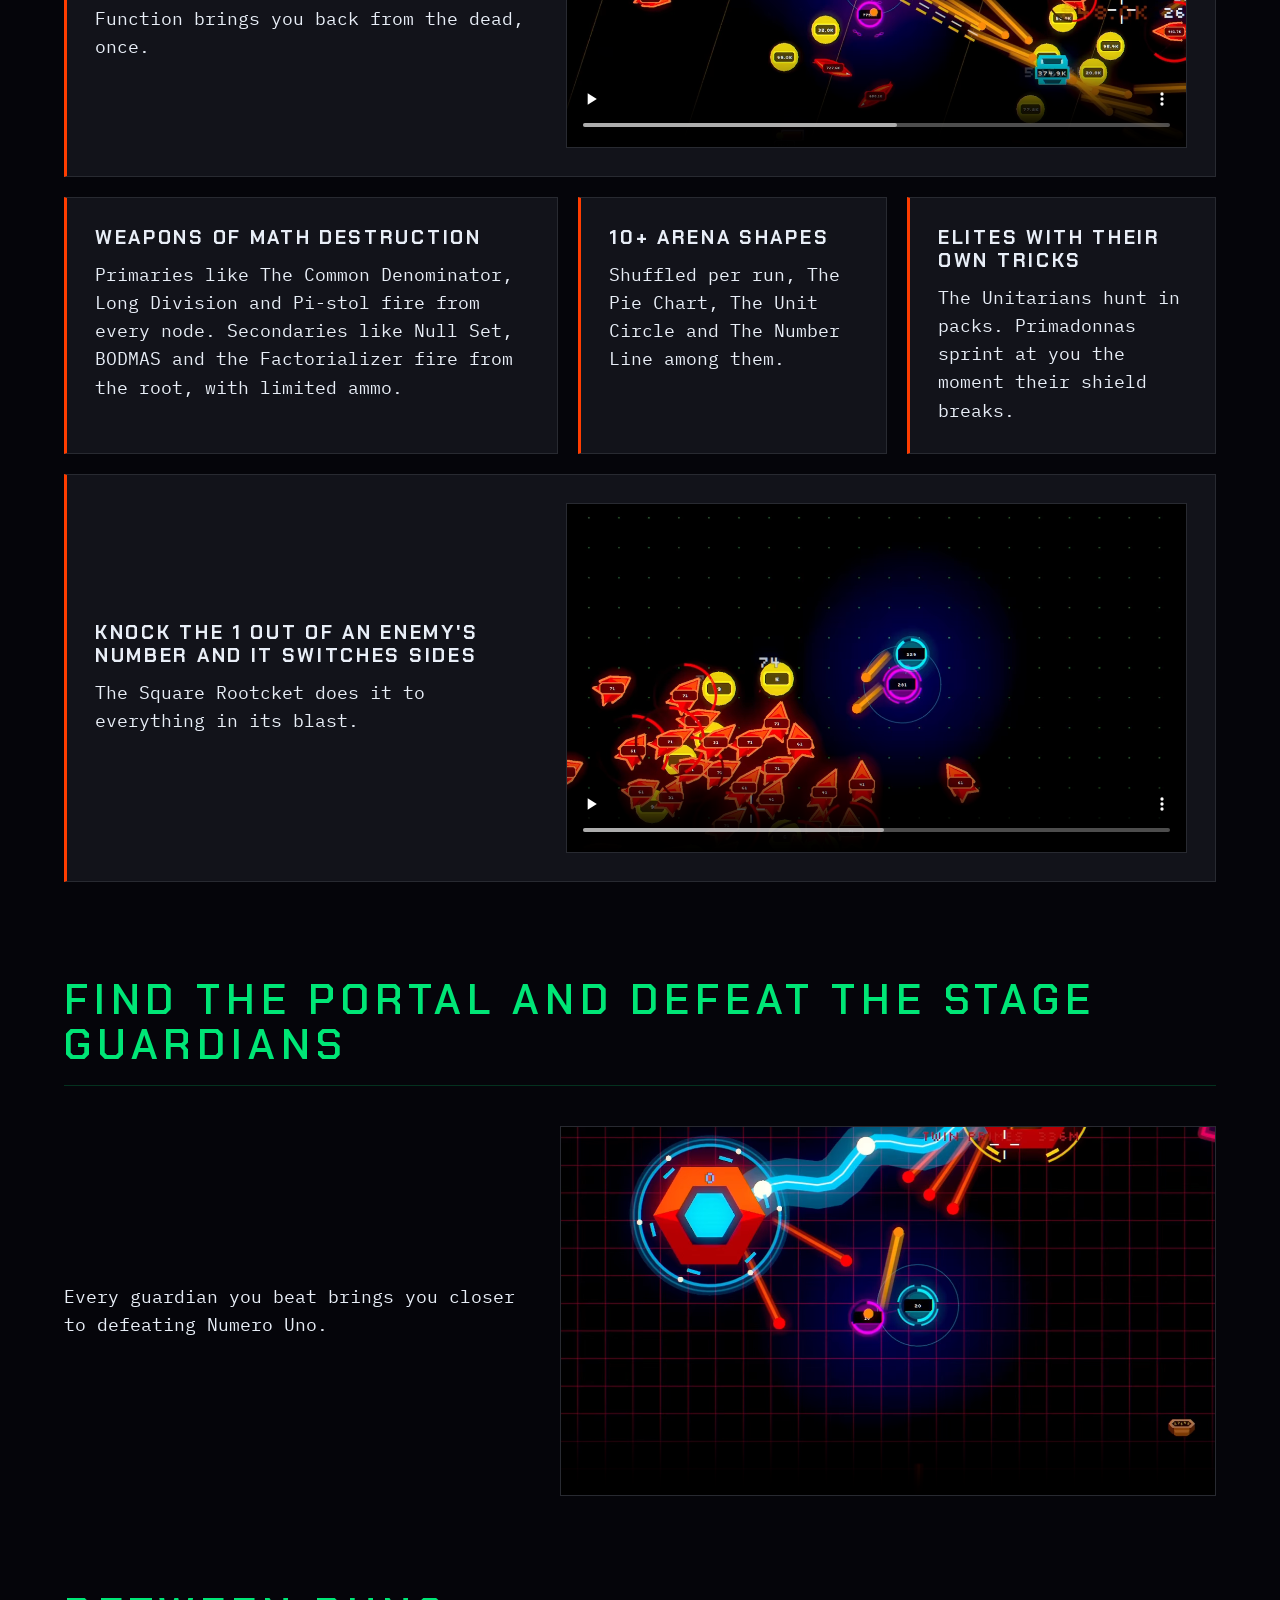
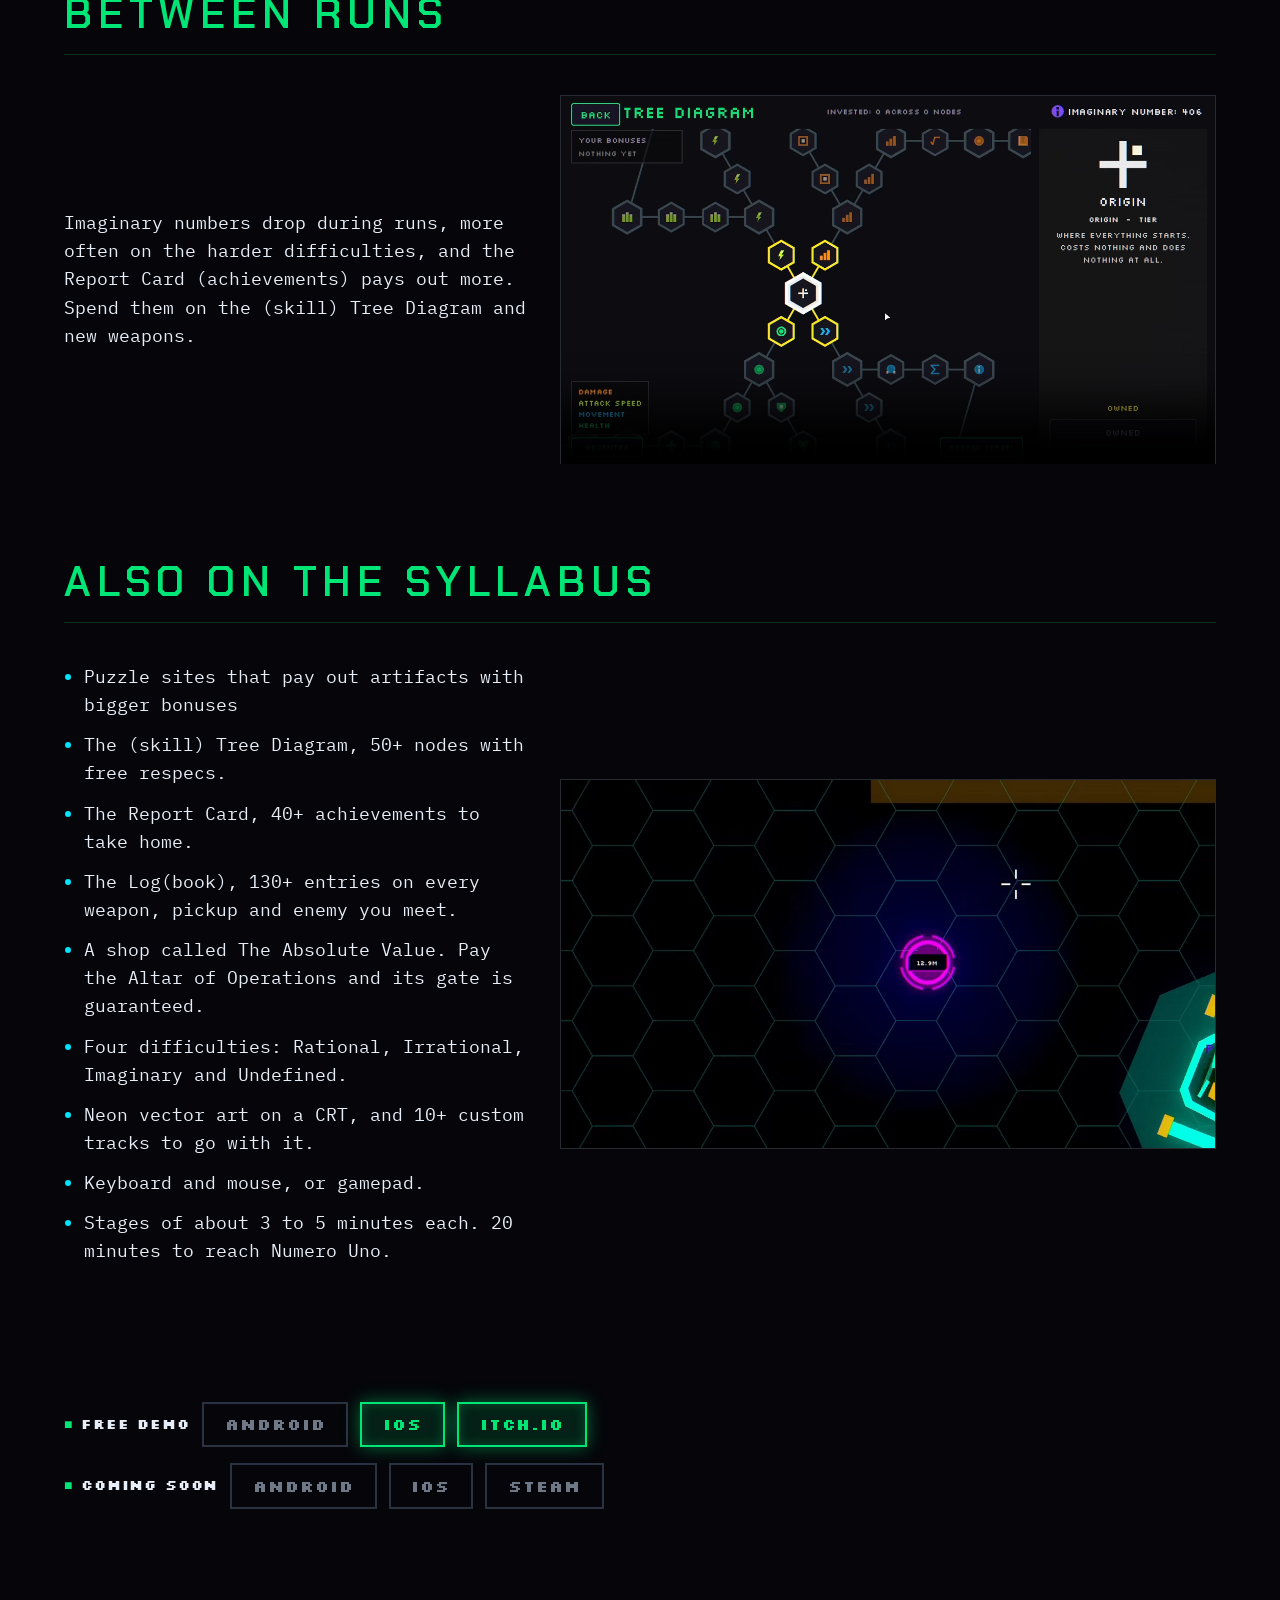
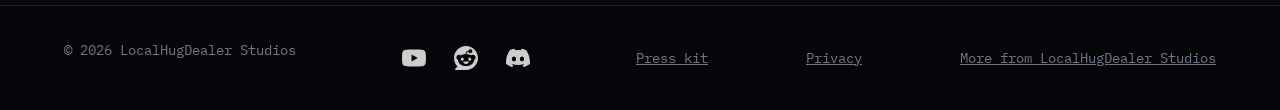
==== commit 5e6670c1: "CTA updates" ====
--- a/games/enemy-no-1/index.html
+++ b/games/enemy-no-1/index.html
@@ -38,9 +38,18 @@
       <h1>Enemy<br>No<span>.1</span></h1>
       <p class="sub">A twin-stick action roguelite where you are a number that grows, splits and merges, and the villain is the digit 1.</p>
       <div class="actions">
-        <p class="coming-soon">Coming soon to Steam</p>
-        <a class="btn-alt" href="https://localhugdealer.itch.io/enemy-no-1">Play the free demo on itch.io</a>
-        <a class="btn-alt" href="https://forms.gle/hXwWrGqm4C7YFGZr9">Join the beta</a>
+        <p class="platforms">
+          <span class="platforms-label">Free demo</span>
+          <span class="store soon">Android</span>
+          <a class="store" href="https://apps.apple.com/us/app/enemy-no-1-demo/id6822797367" aria-label="Play the free demo on iOS">iOS</a>
+          <a class="store" href="https://localhugdealer.itch.io/enemy-no-1" aria-label="Play the free demo on itch.io">itch.io</a>
+        </p>
+        <p class="platforms">
+          <span class="platforms-label">Coming soon</span>
+          <span class="store soon">Android</span>
+          <span class="store soon">iOS</span>
+          <span class="store soon">Steam</span>
+        </p>
       </div>
     </div>
   </header>
@@ -212,9 +221,18 @@
     <section id="steam">
       <!-- Swap for the "Wishlist Enemy No. 1 on Steam" button (UTM tagged URL) once the Steam page is live. -->
       <div class="actions">
-        <p class="coming-soon">Coming soon to Steam</p>
-        <a class="btn-alt" href="https://localhugdealer.itch.io/enemy-no-1">Play the free demo on itch.io</a>
-        <a class="btn-alt" href="https://forms.gle/hXwWrGqm4C7YFGZr9">Join the beta</a>
+        <p class="platforms">
+          <span class="platforms-label">Free demo</span>
+          <span class="store soon">Android</span>
+          <a class="store" href="https://apps.apple.com/us/app/enemy-no-1-demo/id6822797367" aria-label="Play the free demo on iOS">iOS</a>
+          <a class="store" href="https://localhugdealer.itch.io/enemy-no-1" aria-label="Play the free demo on itch.io">itch.io</a>
+        </p>
+        <p class="platforms">
+          <span class="platforms-label">Coming soon</span>
+          <span class="store soon">Android</span>
+          <span class="store soon">iOS</span>
+          <span class="store soon">Steam</span>
+        </p>
       </div>
     </section>
   </main>
--- a/games/enemy-no-1/style.css
+++ b/games/enemy-no-1/style.css
@@ -176,50 +176,68 @@
   color: var(--score);
 }
 
+/* Calls to action: one labelled row of store buttons per release. A store with a live page is a green link.
+   A store without one is a greyed-out .soon button, which is a span, not a link. */
 .actions {
+  display: flex;
+  flex-direction: column;
+  align-items: flex-start;
+  gap: 1rem;
+  margin-top: 2.5rem;
+}
+
+.platforms {
   display: flex;
   flex-wrap: wrap;
   align-items: center;
-  gap: 1rem;
-  margin-top: 2.5rem;
-}
-
-/* Buttons: .coming-soon is the glowing primary (not a link until Steam is live), .btn-alt the outlined secondary */
-.coming-soon,
-.btn-alt {
+  gap: 0.75rem;
+  margin: 0;
+}
+
+/* The fixed label width lines up the buttons of both rows. */
+.platforms-label {
+  min-width: 9em;
+  font: 700 14px/1.4 var(--pixel);
+  letter-spacing: 0.06em;
+  text-transform: uppercase;
+  color: var(--chalk);
+}
+
+.platforms-label::before {
+  content: "\25A0\00A0";
+  color: var(--cabinet);
+}
+
+.store {
   display: inline-block;
-  margin: 0;
-  padding: 0.9em 1.4em;
-  border: 2px solid;
-  font: 700 16px/1 var(--pixel);
-  letter-spacing: 0.06em;
-  text-transform: uppercase;
-  text-decoration: none;
-}
-
-.coming-soon {
+  padding: 0.8em 1.3em;
+  border: 2px solid var(--cabinet);
   color: var(--cabinet);
-  border-color: var(--cabinet);
   background: color-mix(in srgb, var(--cabinet) 12%, transparent);
   box-shadow:
     0 0 18px color-mix(in srgb, var(--cabinet) 45%, transparent),
     inset 0 0 12px color-mix(in srgb, var(--cabinet) 25%, transparent);
-}
-
-.coming-soon::before {
-  content: "\25A0\00A0";
-}
-
-.btn-alt {
-  color: var(--chalk);
-  border-color: var(--grey);
-  background: color-mix(in srgb, var(--void) 60%, transparent);
-  transition: color 0.15s, border-color 0.15s;
-}
-
-.btn-alt:is(:hover, :focus-visible) {
+  font: 700 16px/1 var(--pixel);
+  letter-spacing: 0.06em;
+  text-transform: uppercase;
+  text-decoration: none;
+  transition: color 0.15s, border-color 0.15s, box-shadow 0.15s;
+}
+
+a.store:is(:hover, :focus-visible) {
   color: var(--cyan);
   border-color: var(--cyan);
+  box-shadow:
+    0 0 18px color-mix(in srgb, var(--cyan) 45%, transparent),
+    inset 0 0 12px color-mix(in srgb, var(--cyan) 25%, transparent);
+}
+
+.store.soon {
+  color: var(--grey);
+  border-color: var(--bulkhead);
+  background: color-mix(in srgb, var(--void) 60%, transparent);
+  box-shadow: none;
+  cursor: default;
 }
 
 /* Sections */
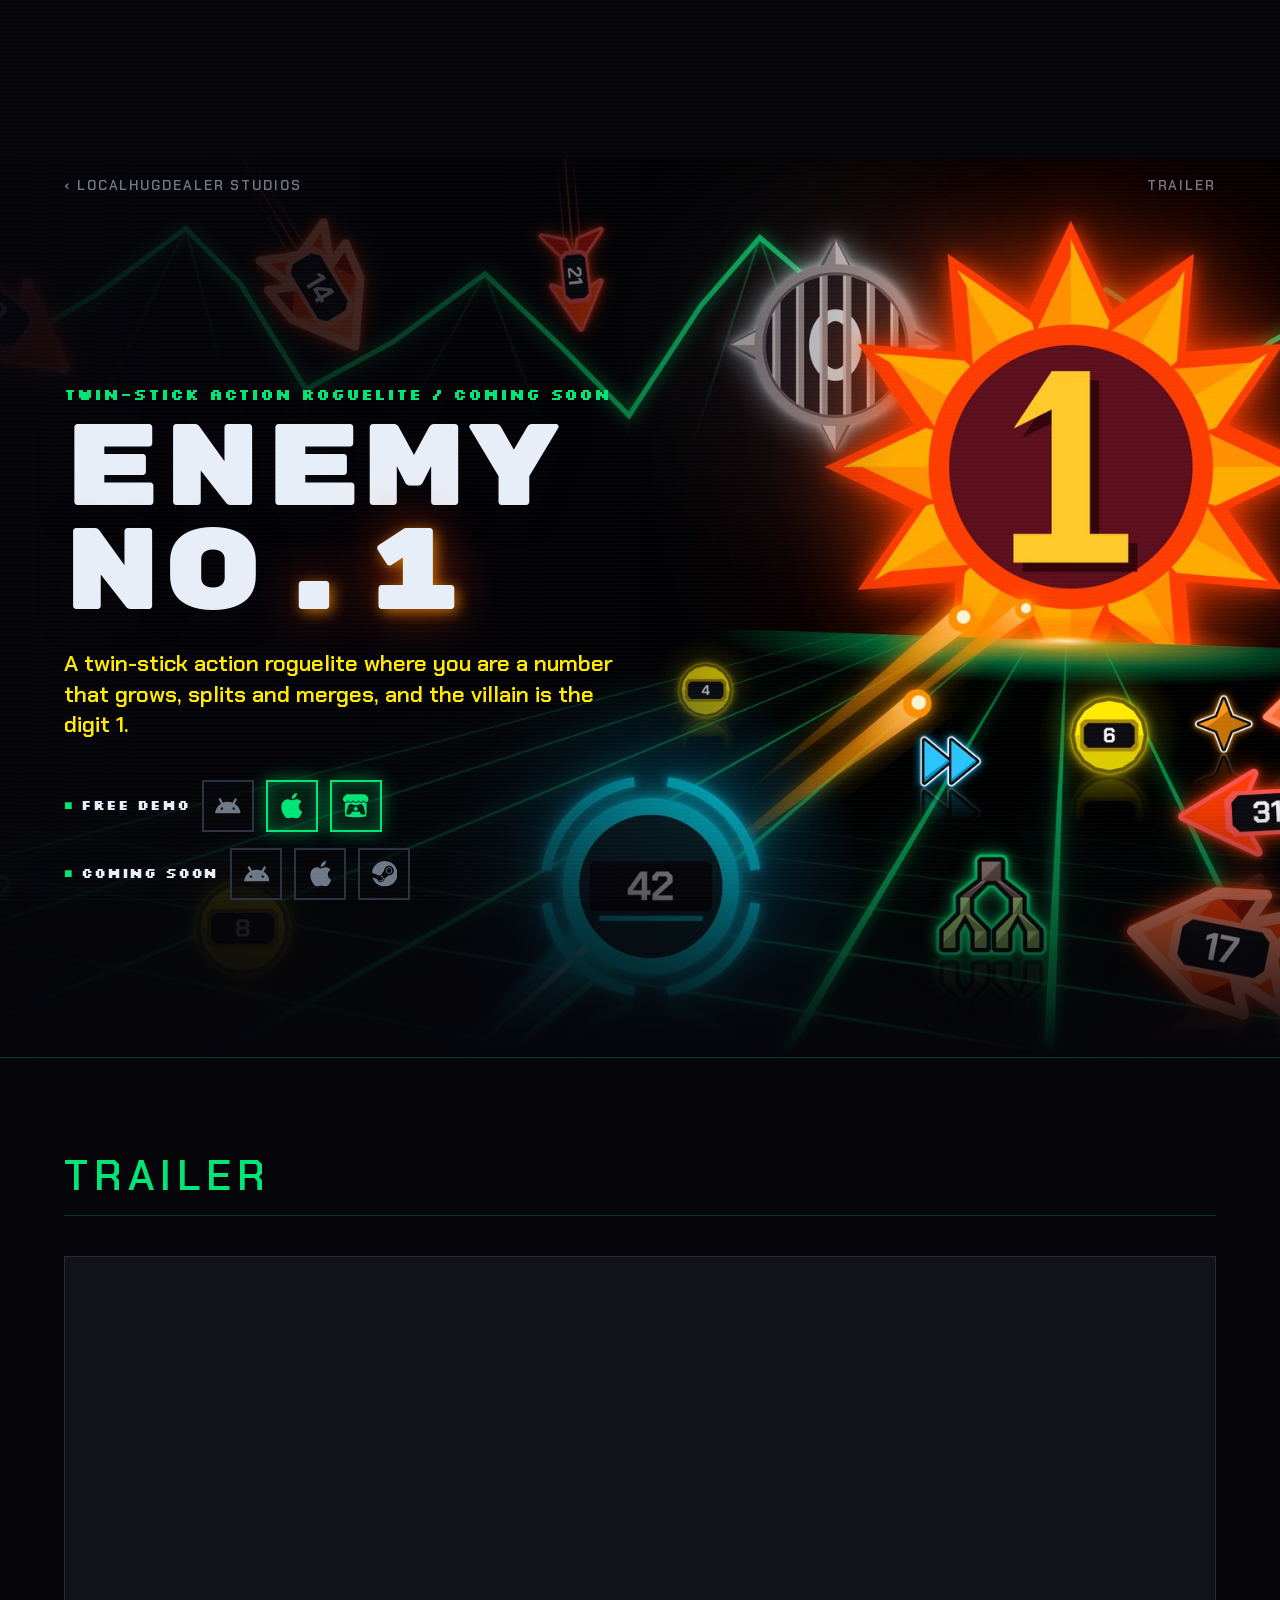
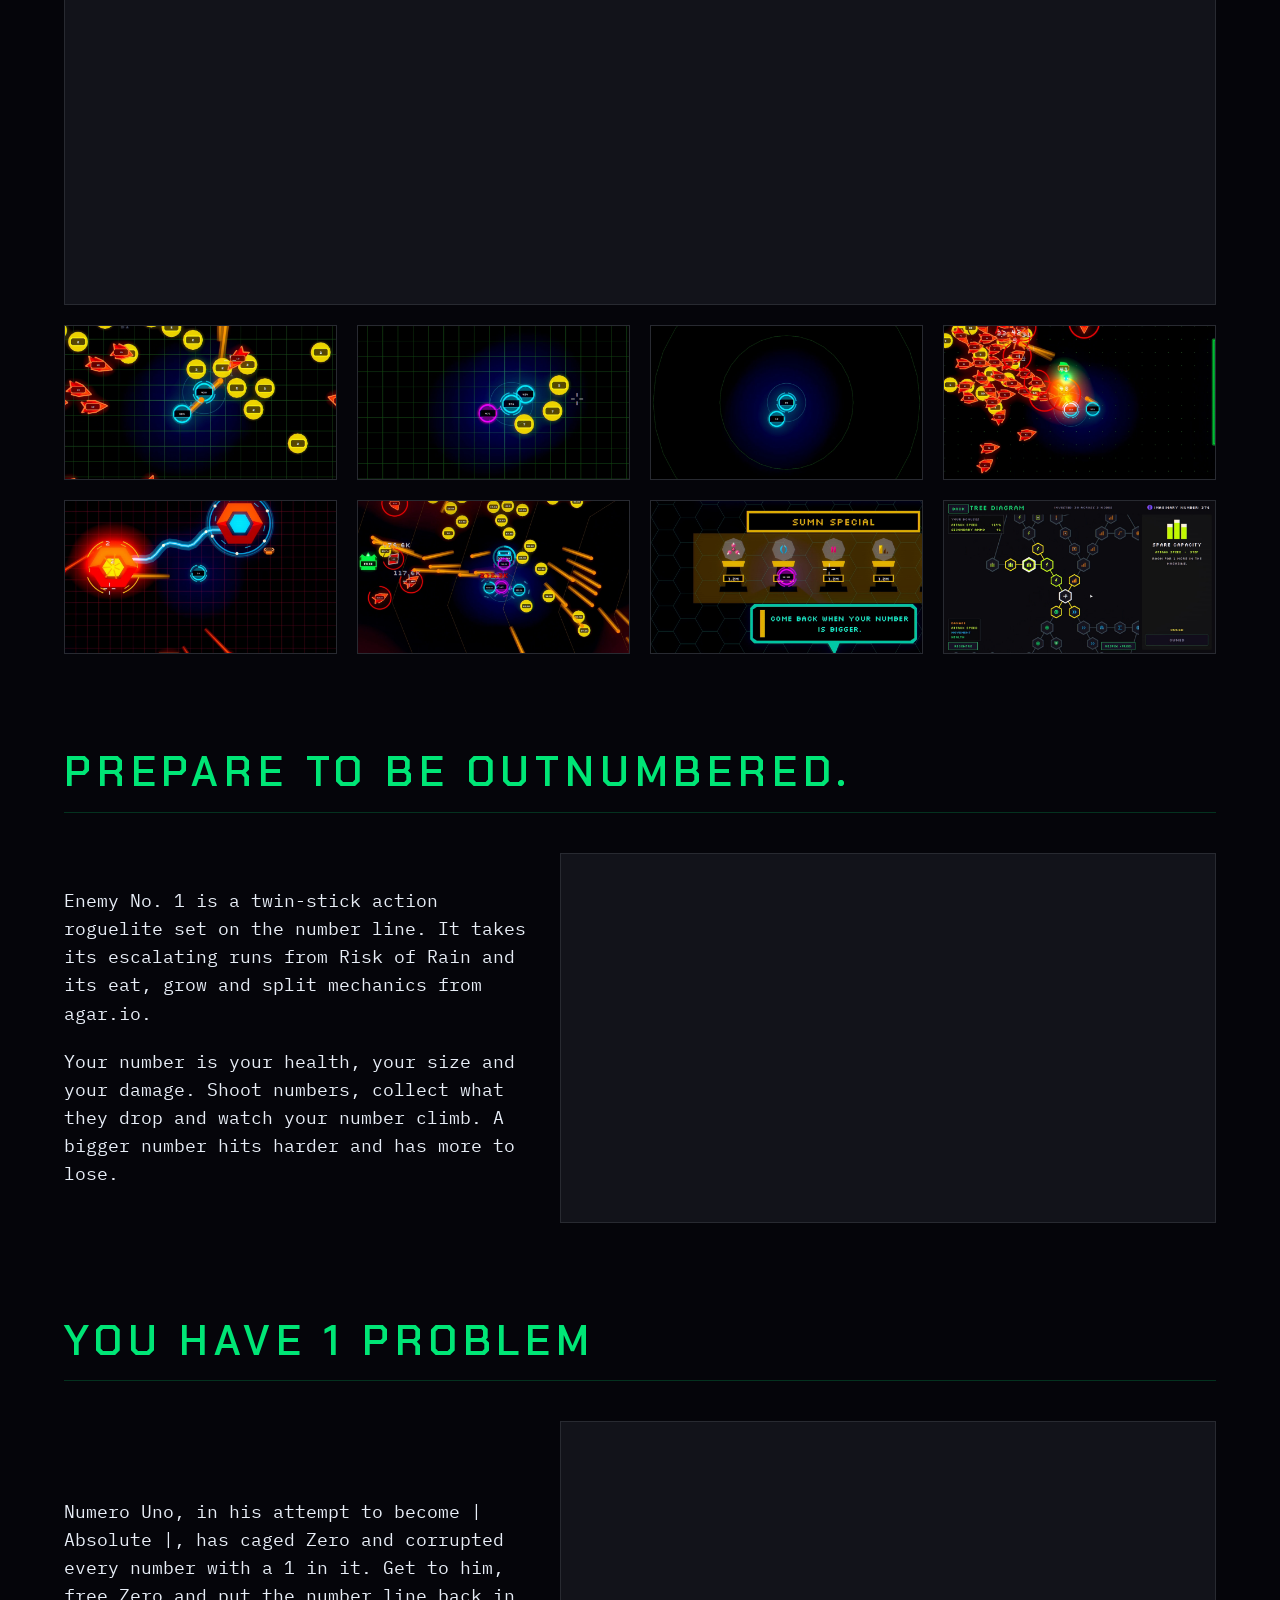
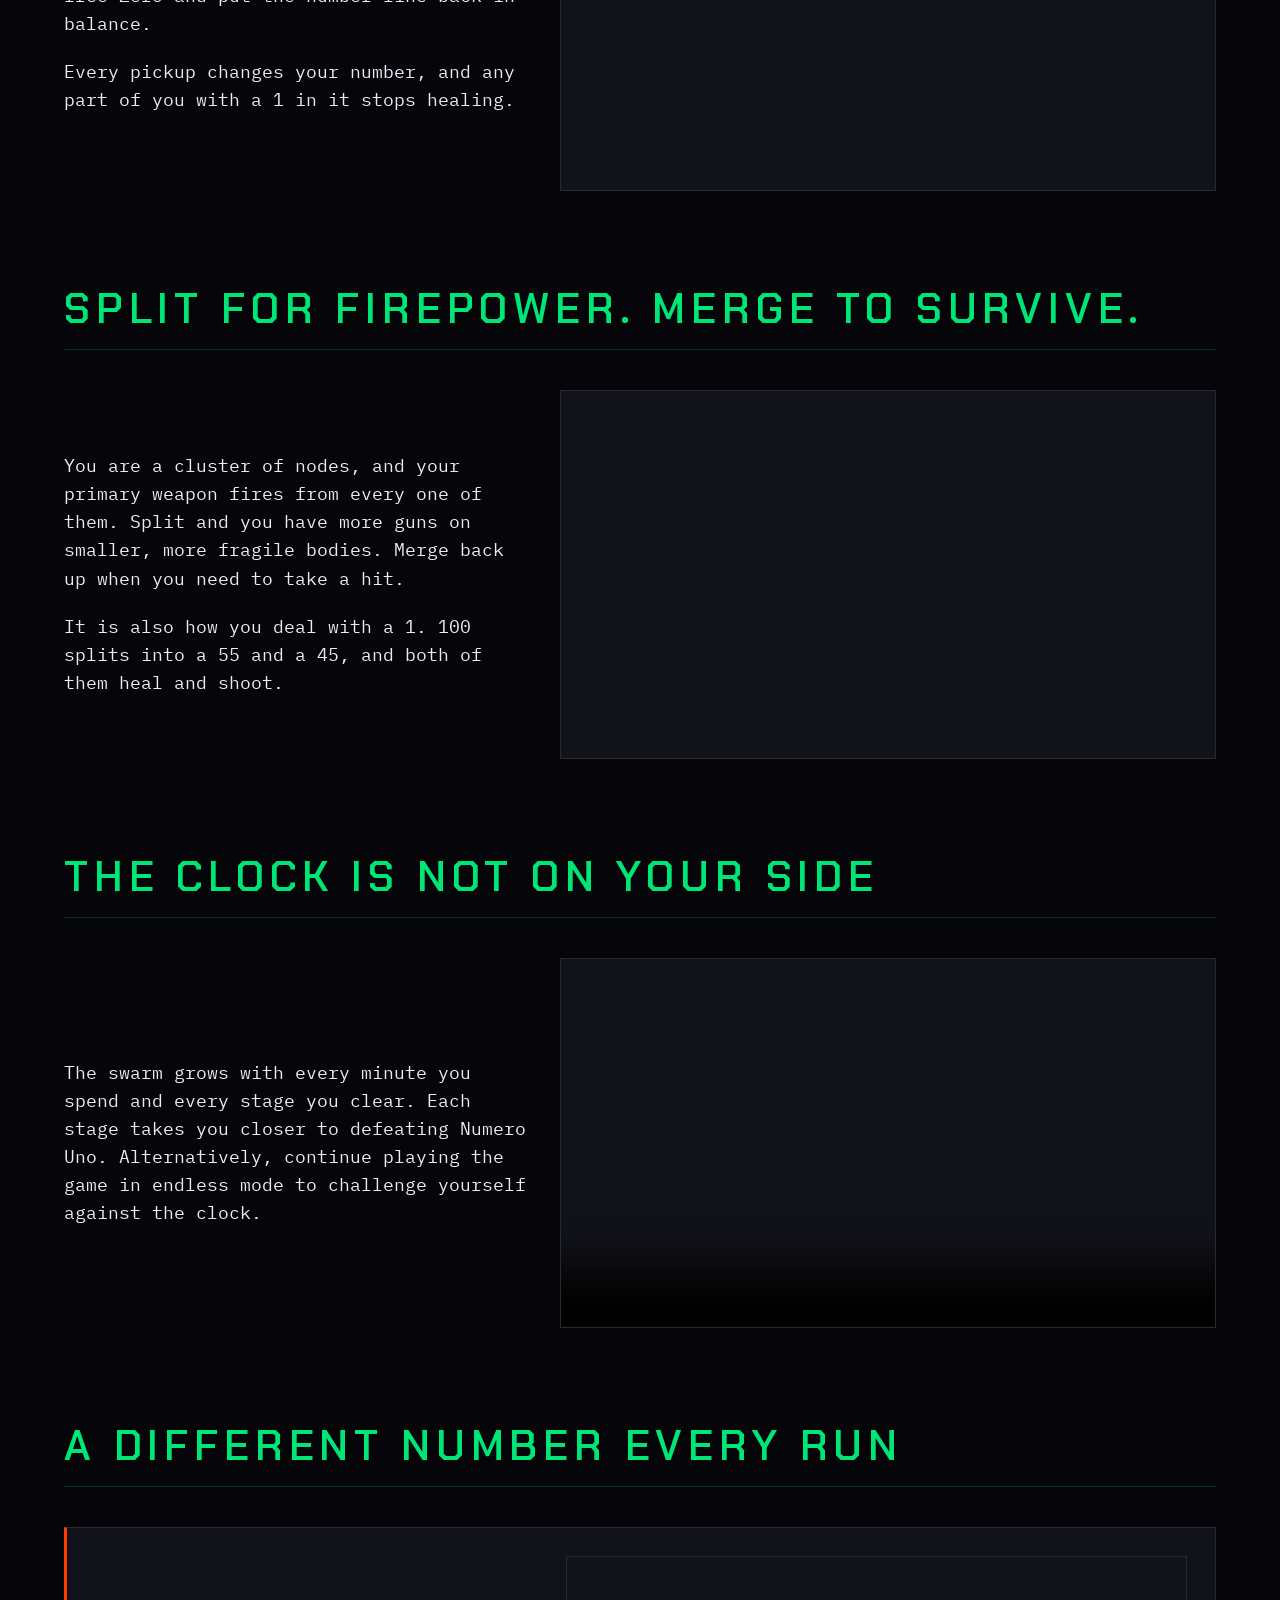
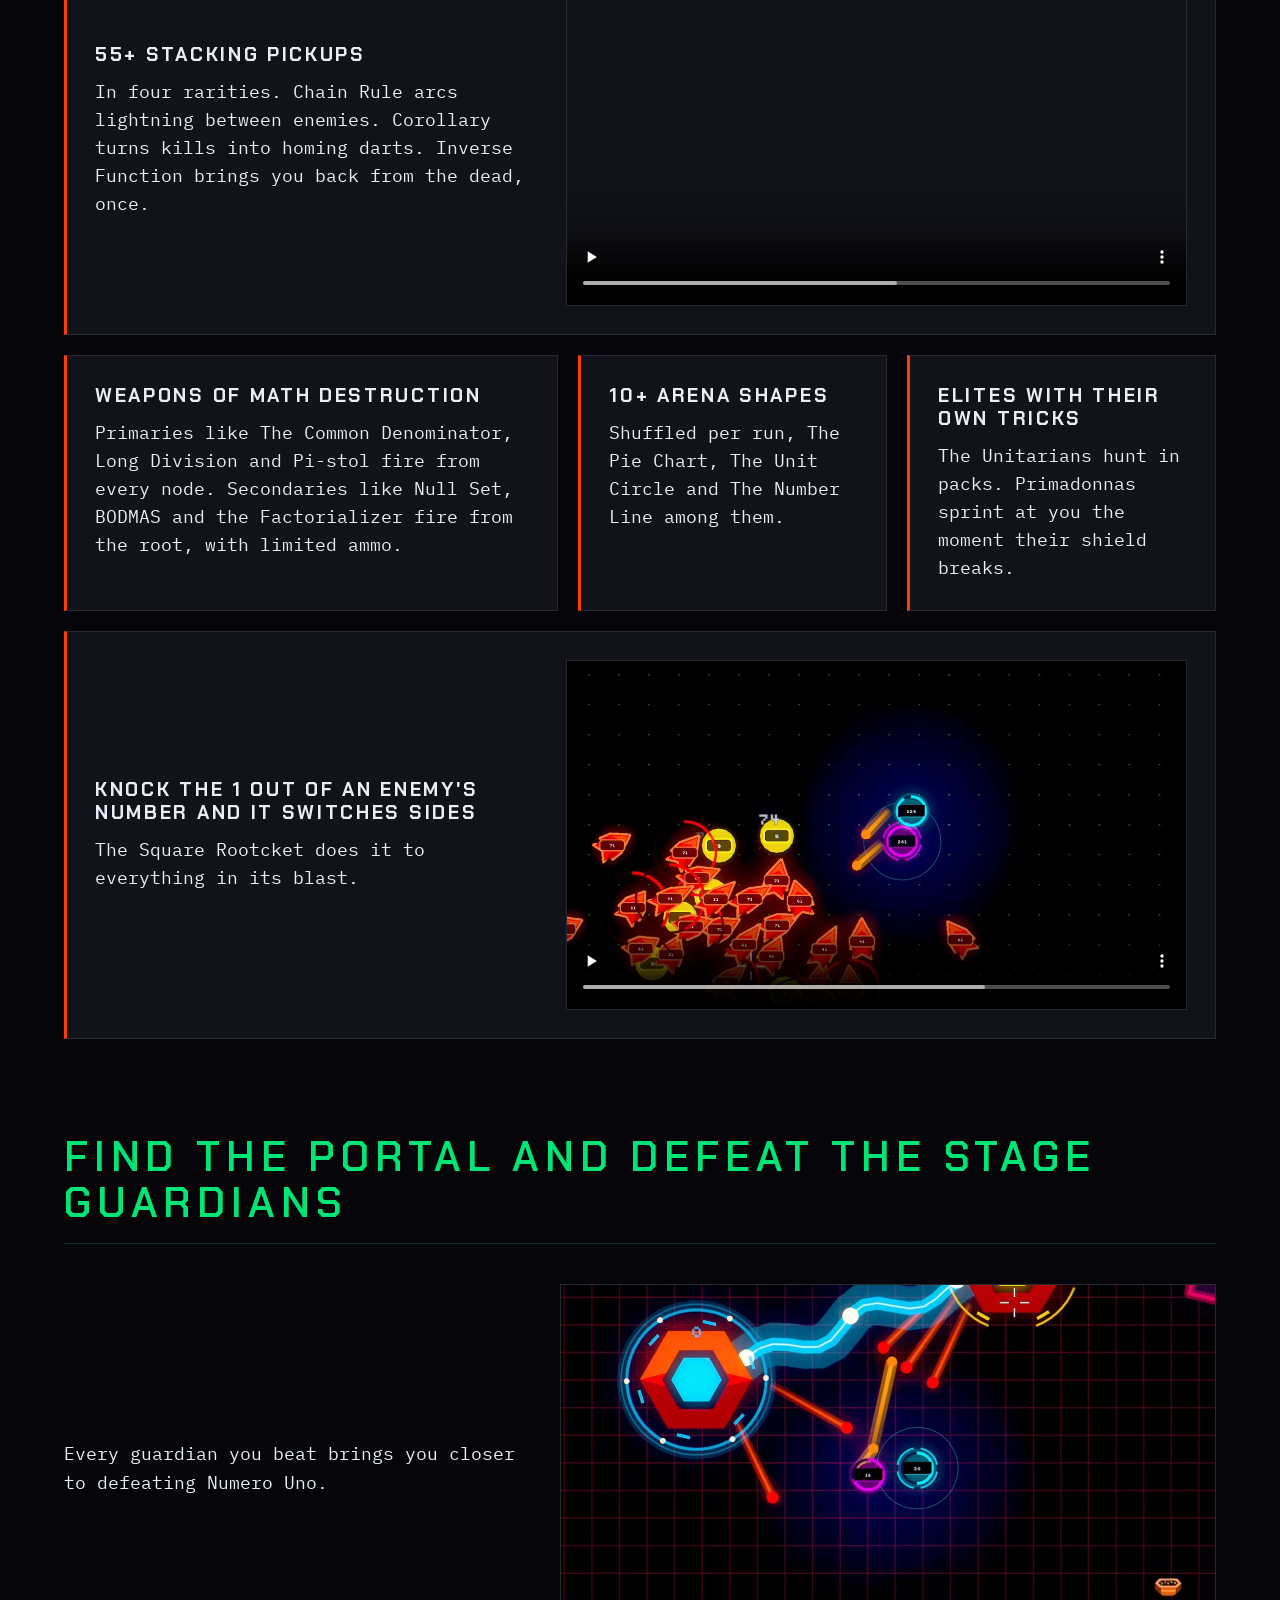
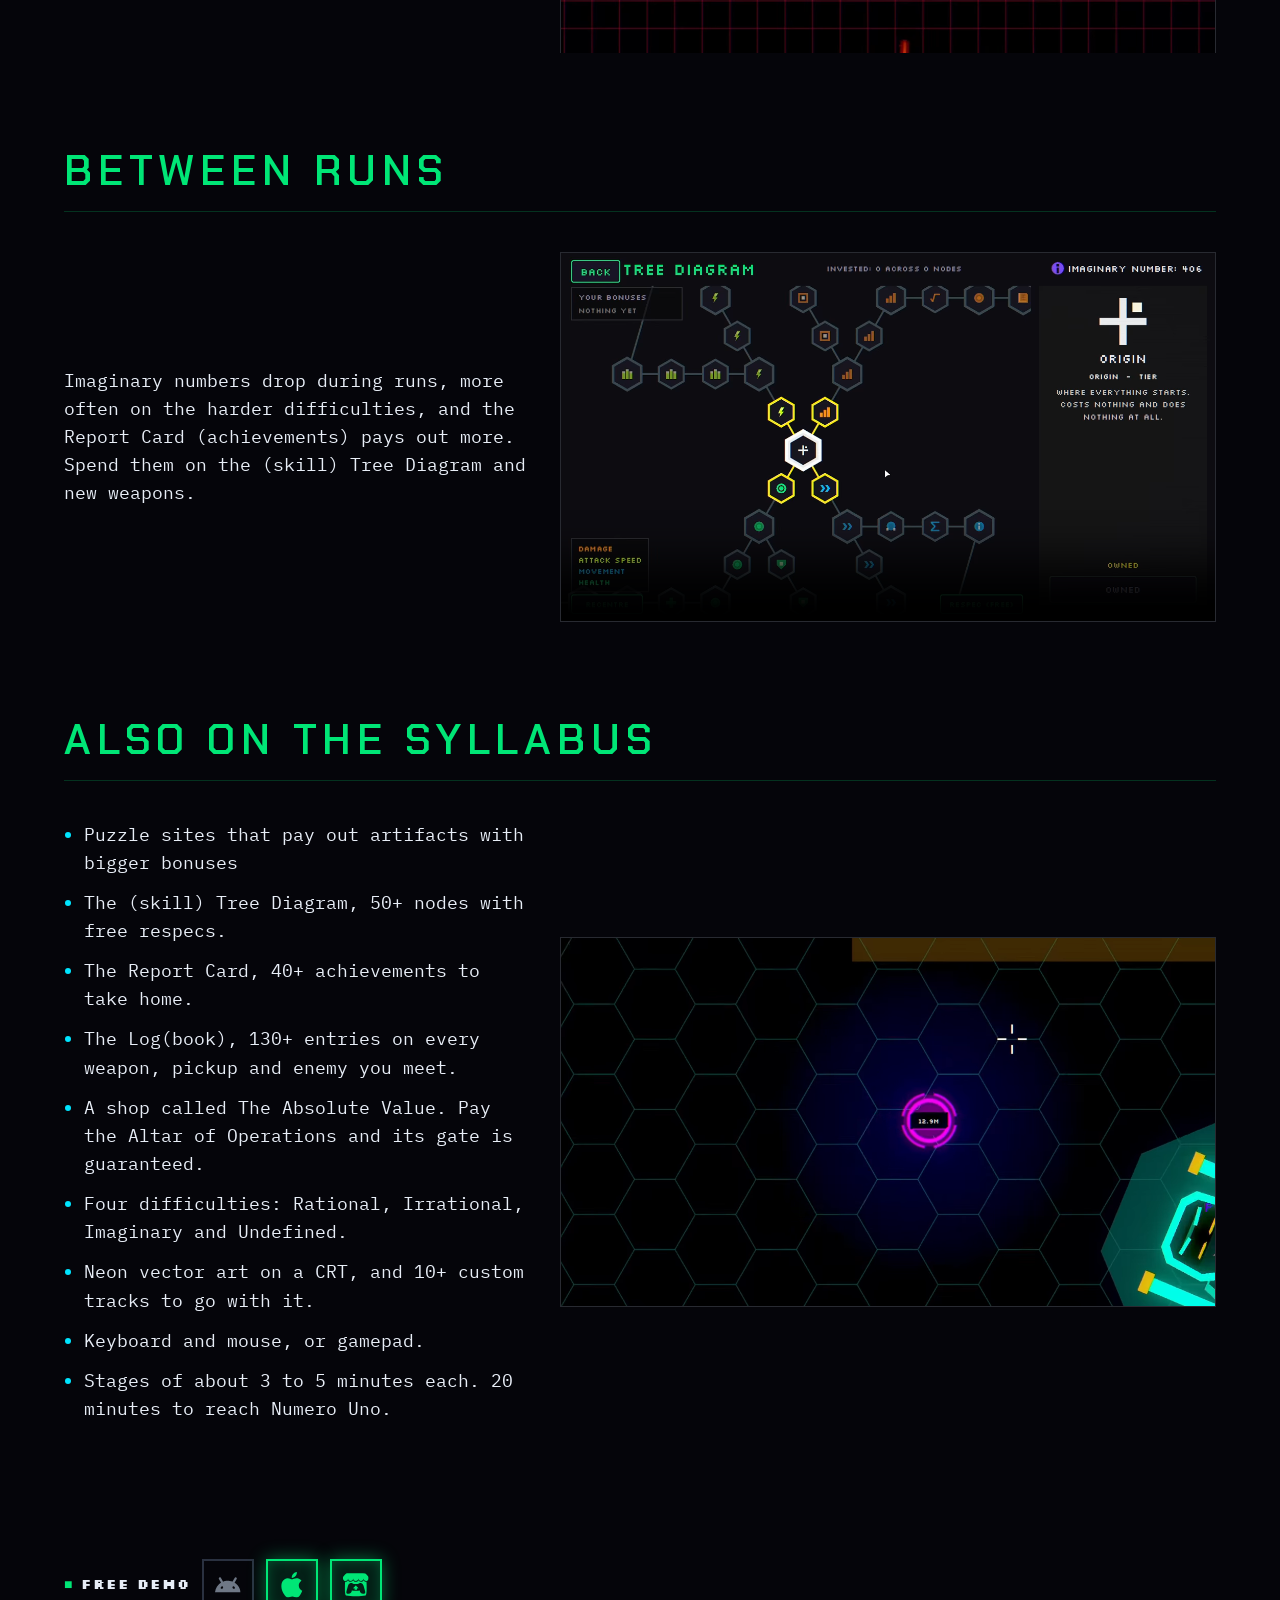
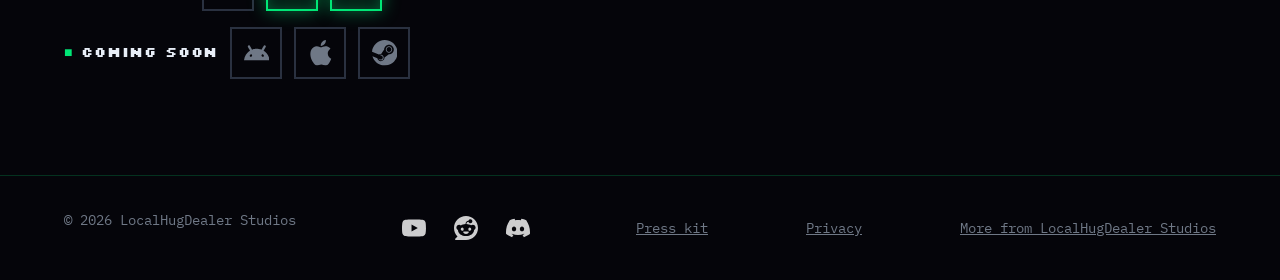
==== commit f4c5ab57: "icons for cta" ====
--- a/games/enemy-no-1/index.html
+++ b/games/enemy-no-1/index.html
@@ -23,6 +23,13 @@
   <link rel="stylesheet" href="style.css">
 </head>
 <body>
+  <!-- Store icons from Simple Icons (CC0). Inline symbols take the button colour through currentColor. -->
+  <svg hidden>
+    <symbol id="icon-android" viewBox="0 0 24 24"><path d="M18.4395 5.5586c-.675 1.1664-1.352 2.3318-2.0274 3.498-.0366-.0155-.0742-.0286-.1113-.043-1.8249-.6957-3.484-.8-4.42-.787-1.8551.0185-3.3544.4643-4.2597.8203-.084-.1494-1.7526-3.021-2.0215-3.4864a1.1451 1.1451 0 0 0-.1406-.1914c-.3312-.364-.9054-.4859-1.379-.203-.475.282-.7136.9361-.3886 1.5019 1.9466 3.3696-.0966-.2158 1.9473 3.3593.0172.031-.4946.2642-1.3926 1.0177C2.8987 12.176.452 14.772 0 18.9902h24c-.119-1.1108-.3686-2.099-.7461-3.0683-.7438-1.9118-1.8435-3.2928-2.7402-4.1836a12.1048 12.1048 0 0 0-2.1309-1.6875c.6594-1.122 1.312-2.2559 1.9649-3.3848.2077-.3615.1886-.7956-.0079-1.1191a1.1001 1.1001 0 0 0-.8515-.5332c-.5225-.0536-.9392.3128-1.0488.5449zm-.0391 8.461c.3944.5926.324 1.3306-.1563 1.6503-.4799.3197-1.188.0985-1.582-.4941-.3944-.5927-.324-1.3307.1563-1.6504.4727-.315 1.1812-.1086 1.582.4941zM7.207 13.5273c.4803.3197.5506 1.0577.1563 1.6504-.394.5926-1.1038.8138-1.584.4941-.48-.3197-.5503-1.0577-.1563-1.6504.4008-.6021 1.1087-.8106 1.584-.4941z"/></symbol>
+    <symbol id="icon-apple" viewBox="0 0 24 24"><path d="M12.152 6.896c-.948 0-2.415-1.078-3.96-1.04-2.04.027-3.91 1.183-4.961 3.014-2.117 3.675-.546 9.103 1.519 12.09 1.013 1.454 2.208 3.09 3.792 3.039 1.52-.065 2.09-.987 3.935-.987 1.831 0 2.35.987 3.96.948 1.637-.026 2.676-1.48 3.676-2.948 1.156-1.688 1.636-3.325 1.662-3.415-.039-.013-3.182-1.221-3.22-4.857-.026-3.04 2.48-4.494 2.597-4.559-1.429-2.09-3.623-2.324-4.39-2.376-2-.156-3.675 1.09-4.61 1.09zM15.53 3.83c.843-1.012 1.4-2.427 1.245-3.83-1.207.052-2.662.805-3.532 1.818-.78.896-1.454 2.338-1.273 3.714 1.338.104 2.715-.688 3.559-1.701"/></symbol>
+    <symbol id="icon-itch" viewBox="0 0 24 24"><path d="M3.13 1.338C2.08 1.96.02 4.328 0 4.95v1.03c0 1.303 1.22 2.45 2.325 2.45 1.33 0 2.436-1.102 2.436-2.41 0 1.308 1.07 2.41 2.4 2.41 1.328 0 2.362-1.102 2.362-2.41 0 1.308 1.137 2.41 2.466 2.41h.024c1.33 0 2.466-1.102 2.466-2.41 0 1.308 1.034 2.41 2.363 2.41 1.33 0 2.4-1.102 2.4-2.41 0 1.308 1.106 2.41 2.435 2.41C22.78 8.43 24 7.282 24 5.98V4.95c-.02-.62-2.082-2.99-3.13-3.612-3.253-.114-5.508-.134-8.87-.133-3.362 0-7.945.053-8.87.133zm6.376 6.477a2.74 2.74 0 0 1-.468.602c-.5.49-1.19.795-1.947.795a2.786 2.786 0 0 1-1.95-.795c-.182-.178-.32-.37-.446-.59-.127.222-.303.412-.486.59a2.788 2.788 0 0 1-1.95.795c-.092 0-.187-.025-.264-.052-.107 1.113-.152 2.176-.168 2.95v.005l-.006 1.167c.02 2.334-.23 7.564 1.03 8.85 1.952.454 5.545.662 9.15.663 3.605 0 7.198-.21 9.15-.664 1.26-1.284 1.01-6.514 1.03-8.848l-.006-1.167v-.004c-.016-.775-.06-1.838-.168-2.95-.077.026-.172.052-.263.052a2.788 2.788 0 0 1-1.95-.795c-.184-.178-.36-.368-.486-.59-.127.22-.265.412-.447.59a2.786 2.786 0 0 1-1.95.794c-.76 0-1.446-.303-1.948-.793a2.74 2.74 0 0 1-.468-.602 2.738 2.738 0 0 1-.463.602 2.787 2.787 0 0 1-1.95.794h-.16a2.787 2.787 0 0 1-1.95-.793 2.738 2.738 0 0 1-.464-.602zm-2.004 2.59v.002c.795.002 1.5 0 2.373.953.687-.072 1.406-.108 2.125-.107.72 0 1.438.035 2.125.107.873-.953 1.578-.95 2.372-.953.376 0 1.876 0 2.92 2.934l1.123 4.028c.832 2.995-.266 3.068-1.636 3.07-2.03-.075-3.156-1.55-3.156-3.025-1.124.184-2.436.276-3.748.277-1.312 0-2.624-.093-3.748-.277 0 1.475-1.125 2.95-3.156 3.026-1.37-.004-2.468-.077-1.636-3.072l1.122-4.027c1.045-2.934 2.545-2.934 2.92-2.934zM12 12.714c-.002.002-2.14 1.964-2.523 2.662l1.4-.056v1.22c0 .056.56.033 1.123.007.562.026 1.124.05 1.124-.008v-1.22l1.4.055C14.138 14.677 12 12.713 12 12.713z"/></symbol>
+    <symbol id="icon-steam" viewBox="0 0 24 24"><path d="M11.979 0C5.678 0 .511 4.86.022 11.037l6.432 2.658c.545-.371 1.203-.59 1.912-.59.063 0 .125.004.188.006l2.861-4.142V8.91c0-2.495 2.028-4.524 4.524-4.524 2.494 0 4.524 2.031 4.524 4.527s-2.03 4.525-4.524 4.525h-.105l-4.076 2.911c0 .052.004.105.004.159 0 1.875-1.515 3.396-3.39 3.396-1.635 0-3.016-1.173-3.331-2.727L.436 15.27C1.862 20.307 6.486 24 11.979 24c6.627 0 11.999-5.373 11.999-12S18.605 0 11.979 0zM7.54 18.21l-1.473-.61c.262.543.714.999 1.314 1.25 1.297.539 2.793-.076 3.332-1.375.263-.63.264-1.319.005-1.949s-.75-1.121-1.377-1.383c-.624-.26-1.29-.249-1.878-.03l1.523.63c.956.4 1.409 1.5 1.009 2.455-.397.957-1.497 1.41-2.454 1.012H7.54zm11.415-9.303c0-1.662-1.353-3.015-3.015-3.015-1.665 0-3.015 1.353-3.015 3.015 0 1.665 1.35 3.015 3.015 3.015 1.663 0 3.015-1.35 3.015-3.015zm-5.273-.005c0-1.252 1.013-2.266 2.265-2.266 1.249 0 2.266 1.014 2.266 2.266 0 1.251-1.017 2.265-2.266 2.265-1.253 0-2.265-1.014-2.265-2.265z"/></symbol>
+  </svg>
   <header class="hero">
     <div class="topbar">
       <div class="shell">
@@ -40,15 +47,15 @@
       <div class="actions">
         <p class="platforms">
           <span class="platforms-label">Free demo</span>
-          <span class="store soon">Android</span>
-          <a class="store" href="https://apps.apple.com/us/app/enemy-no-1-demo/id6822797367" aria-label="Play the free demo on iOS">iOS</a>
-          <a class="store" href="https://localhugdealer.itch.io/enemy-no-1" aria-label="Play the free demo on itch.io">itch.io</a>
+          <span class="store soon" role="img" aria-label="Android demo, coming soon" title="Android demo, coming soon"><svg class="icon" aria-hidden="true"><use href="#icon-android"/></svg></span>
+          <a class="store" href="https://apps.apple.com/us/app/enemy-no-1-demo/id6822797367" aria-label="Play the free demo on iOS" title="Play the free demo on iOS"><svg class="icon" aria-hidden="true"><use href="#icon-apple"/></svg></a>
+          <a class="store" href="https://localhugdealer.itch.io/enemy-no-1" aria-label="Play the free demo on itch.io" title="Play the free demo on itch.io"><svg class="icon" aria-hidden="true"><use href="#icon-itch"/></svg></a>
         </p>
         <p class="platforms">
           <span class="platforms-label">Coming soon</span>
-          <span class="store soon">Android</span>
-          <span class="store soon">iOS</span>
-          <span class="store soon">Steam</span>
+          <span class="store soon" role="img" aria-label="Android full game, coming soon" title="Android full game, coming soon"><svg class="icon" aria-hidden="true"><use href="#icon-android"/></svg></span>
+          <span class="store soon" role="img" aria-label="iOS full game, coming soon" title="iOS full game, coming soon"><svg class="icon" aria-hidden="true"><use href="#icon-apple"/></svg></span>
+          <span class="store soon" role="img" aria-label="Steam full game, coming soon" title="Steam full game, coming soon"><svg class="icon" aria-hidden="true"><use href="#icon-steam"/></svg></span>
         </p>
       </div>
     </div>
@@ -223,15 +230,15 @@
       <div class="actions">
         <p class="platforms">
           <span class="platforms-label">Free demo</span>
-          <span class="store soon">Android</span>
-          <a class="store" href="https://apps.apple.com/us/app/enemy-no-1-demo/id6822797367" aria-label="Play the free demo on iOS">iOS</a>
-          <a class="store" href="https://localhugdealer.itch.io/enemy-no-1" aria-label="Play the free demo on itch.io">itch.io</a>
+          <span class="store soon" role="img" aria-label="Android demo, coming soon" title="Android demo, coming soon"><svg class="icon" aria-hidden="true"><use href="#icon-android"/></svg></span>
+          <a class="store" href="https://apps.apple.com/us/app/enemy-no-1-demo/id6822797367" aria-label="Play the free demo on iOS" title="Play the free demo on iOS"><svg class="icon" aria-hidden="true"><use href="#icon-apple"/></svg></a>
+          <a class="store" href="https://localhugdealer.itch.io/enemy-no-1" aria-label="Play the free demo on itch.io" title="Play the free demo on itch.io"><svg class="icon" aria-hidden="true"><use href="#icon-itch"/></svg></a>
         </p>
         <p class="platforms">
           <span class="platforms-label">Coming soon</span>
-          <span class="store soon">Android</span>
-          <span class="store soon">iOS</span>
-          <span class="store soon">Steam</span>
+          <span class="store soon" role="img" aria-label="Android full game, coming soon" title="Android full game, coming soon"><svg class="icon" aria-hidden="true"><use href="#icon-android"/></svg></span>
+          <span class="store soon" role="img" aria-label="iOS full game, coming soon" title="iOS full game, coming soon"><svg class="icon" aria-hidden="true"><use href="#icon-apple"/></svg></span>
+          <span class="store soon" role="img" aria-label="Steam full game, coming soon" title="Steam full game, coming soon"><svg class="icon" aria-hidden="true"><use href="#icon-steam"/></svg></span>
         </p>
       </div>
     </section>
--- a/games/enemy-no-1/style.css
+++ b/games/enemy-no-1/style.css
@@ -208,20 +208,26 @@
   color: var(--cabinet);
 }
 
+/* Store buttons are square icon tiles. The icon fills with currentColor, so it follows each state's colour. */
 .store {
-  display: inline-block;
-  padding: 0.8em 1.3em;
+  display: inline-flex;
+  align-items: center;
+  justify-content: center;
+  width: 3.25rem;
+  height: 3.25rem;
   border: 2px solid var(--cabinet);
   color: var(--cabinet);
   background: color-mix(in srgb, var(--cabinet) 12%, transparent);
   box-shadow:
     0 0 18px color-mix(in srgb, var(--cabinet) 45%, transparent),
     inset 0 0 12px color-mix(in srgb, var(--cabinet) 25%, transparent);
-  font: 700 16px/1 var(--pixel);
-  letter-spacing: 0.06em;
-  text-transform: uppercase;
-  text-decoration: none;
   transition: color 0.15s, border-color 0.15s, box-shadow 0.15s;
+}
+
+.store .icon {
+  width: 1.6rem;
+  height: 1.6rem;
+  fill: currentColor;
 }
 
 a.store:is(:hover, :focus-visible) {
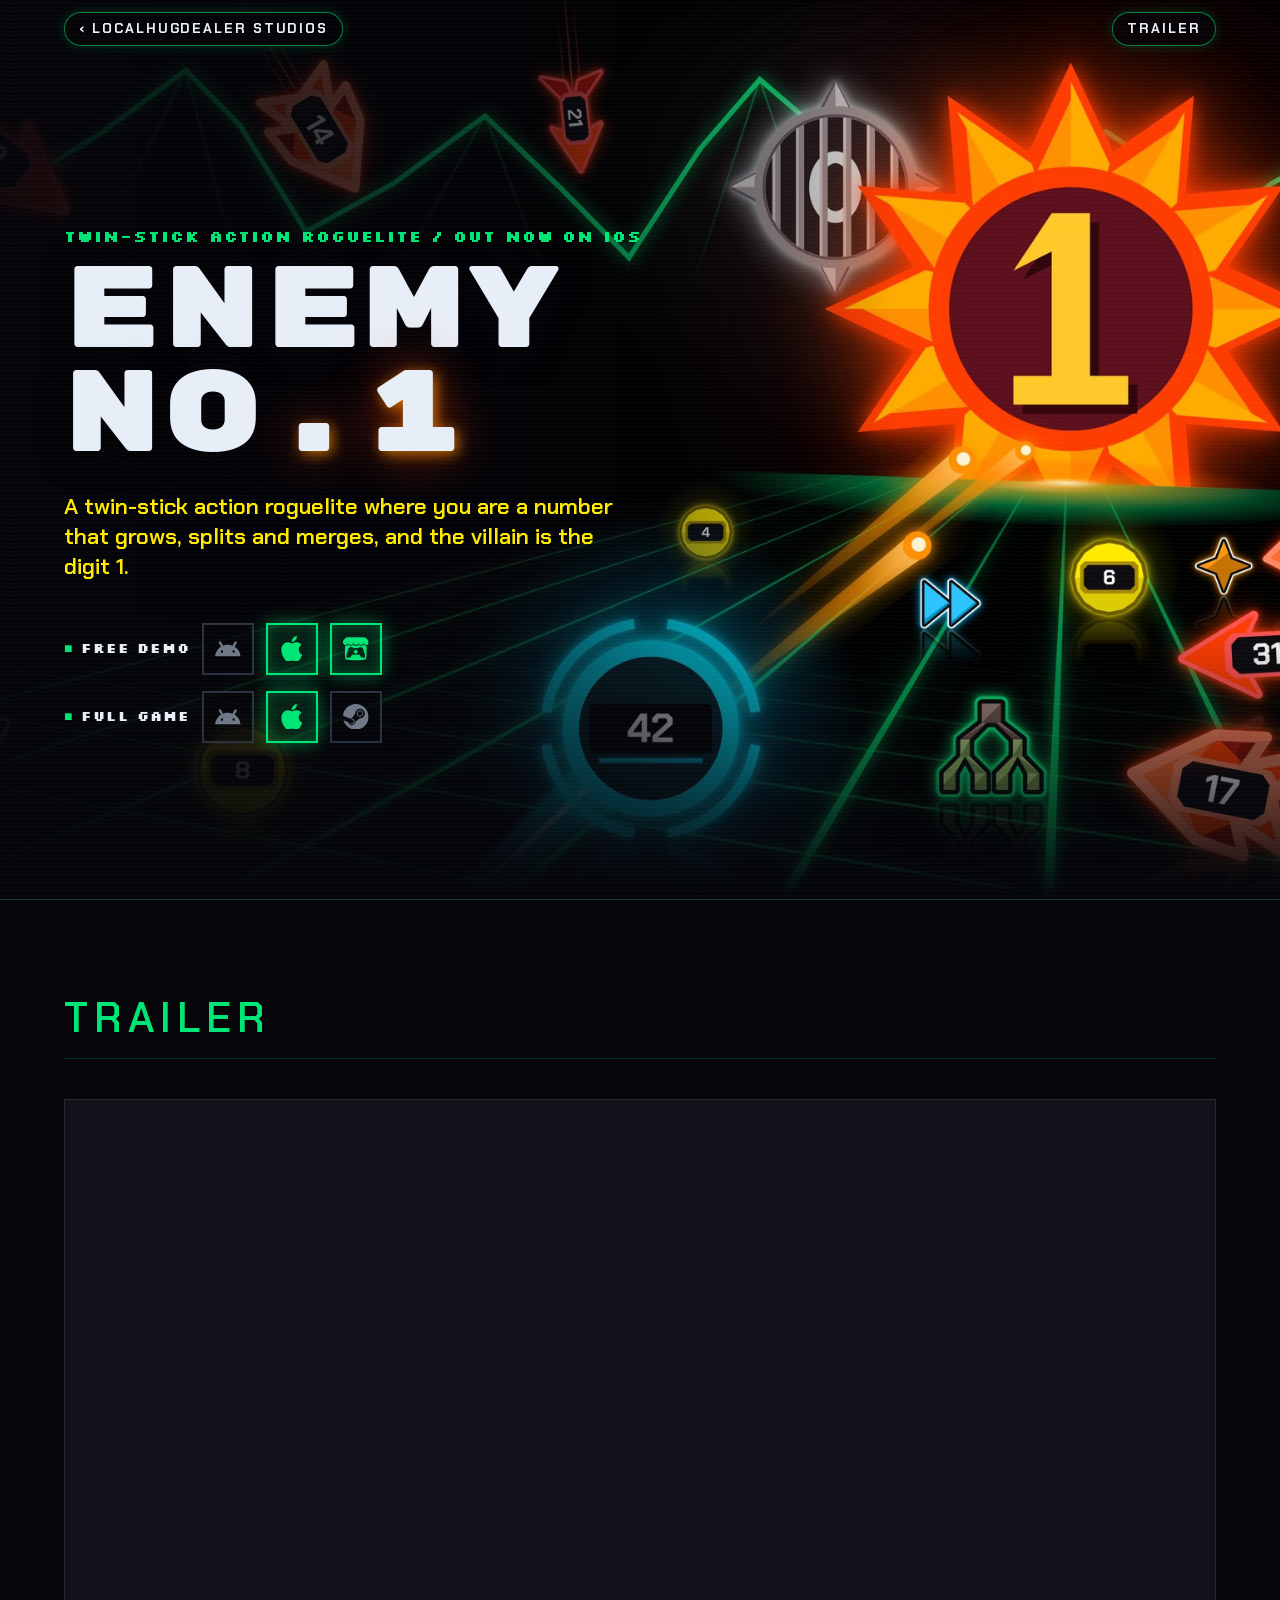
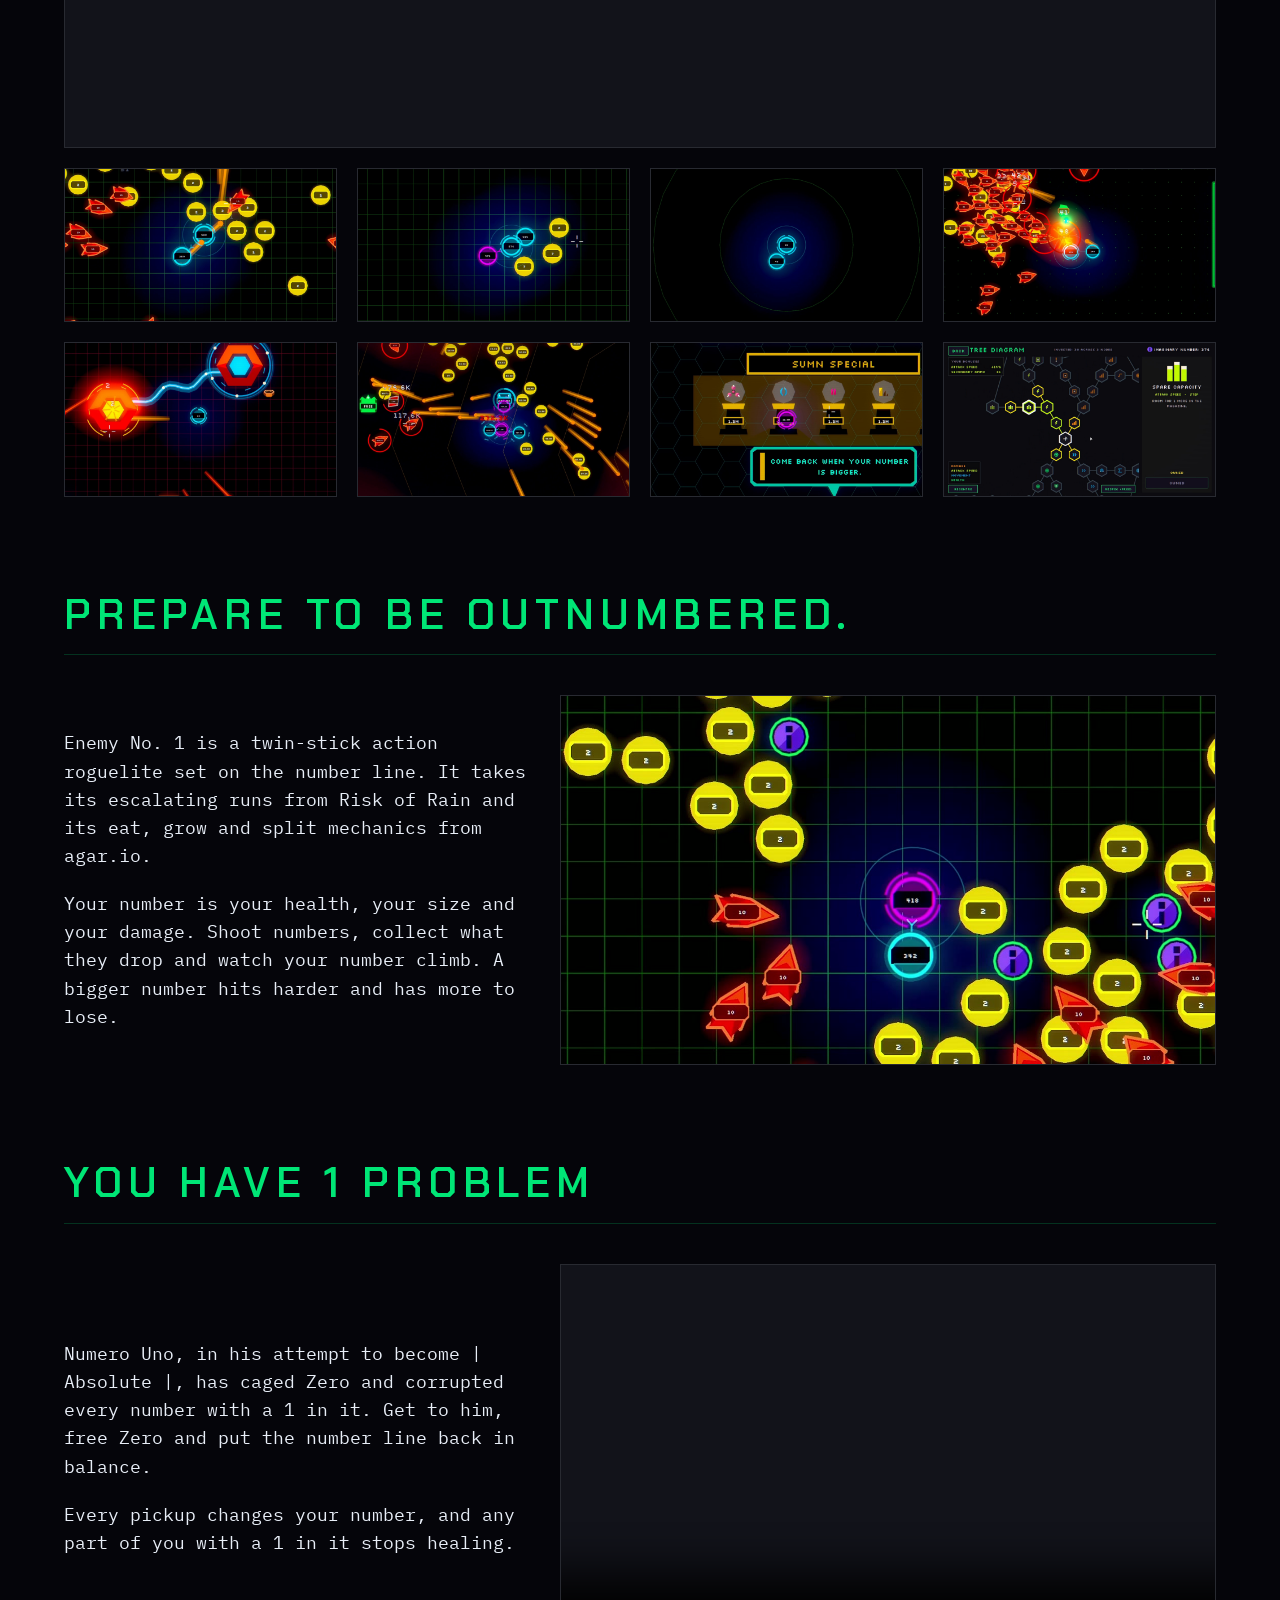
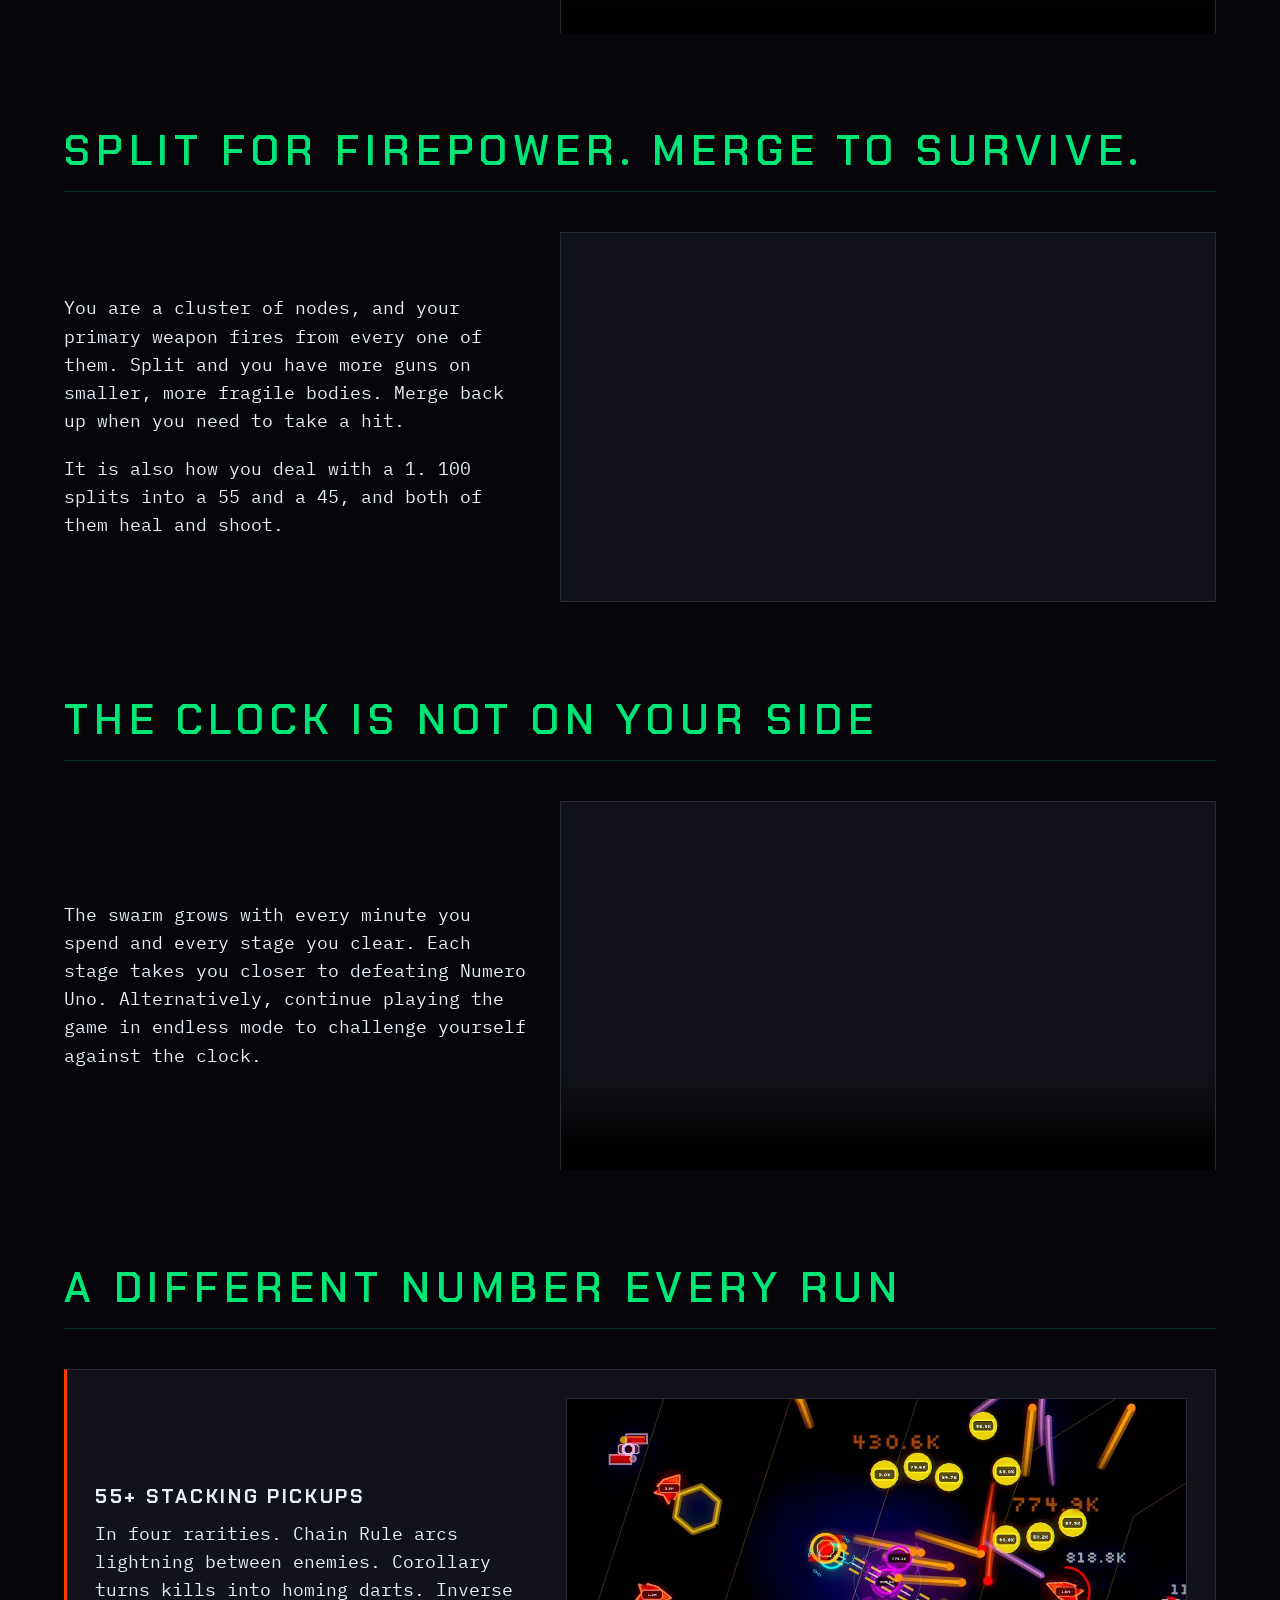
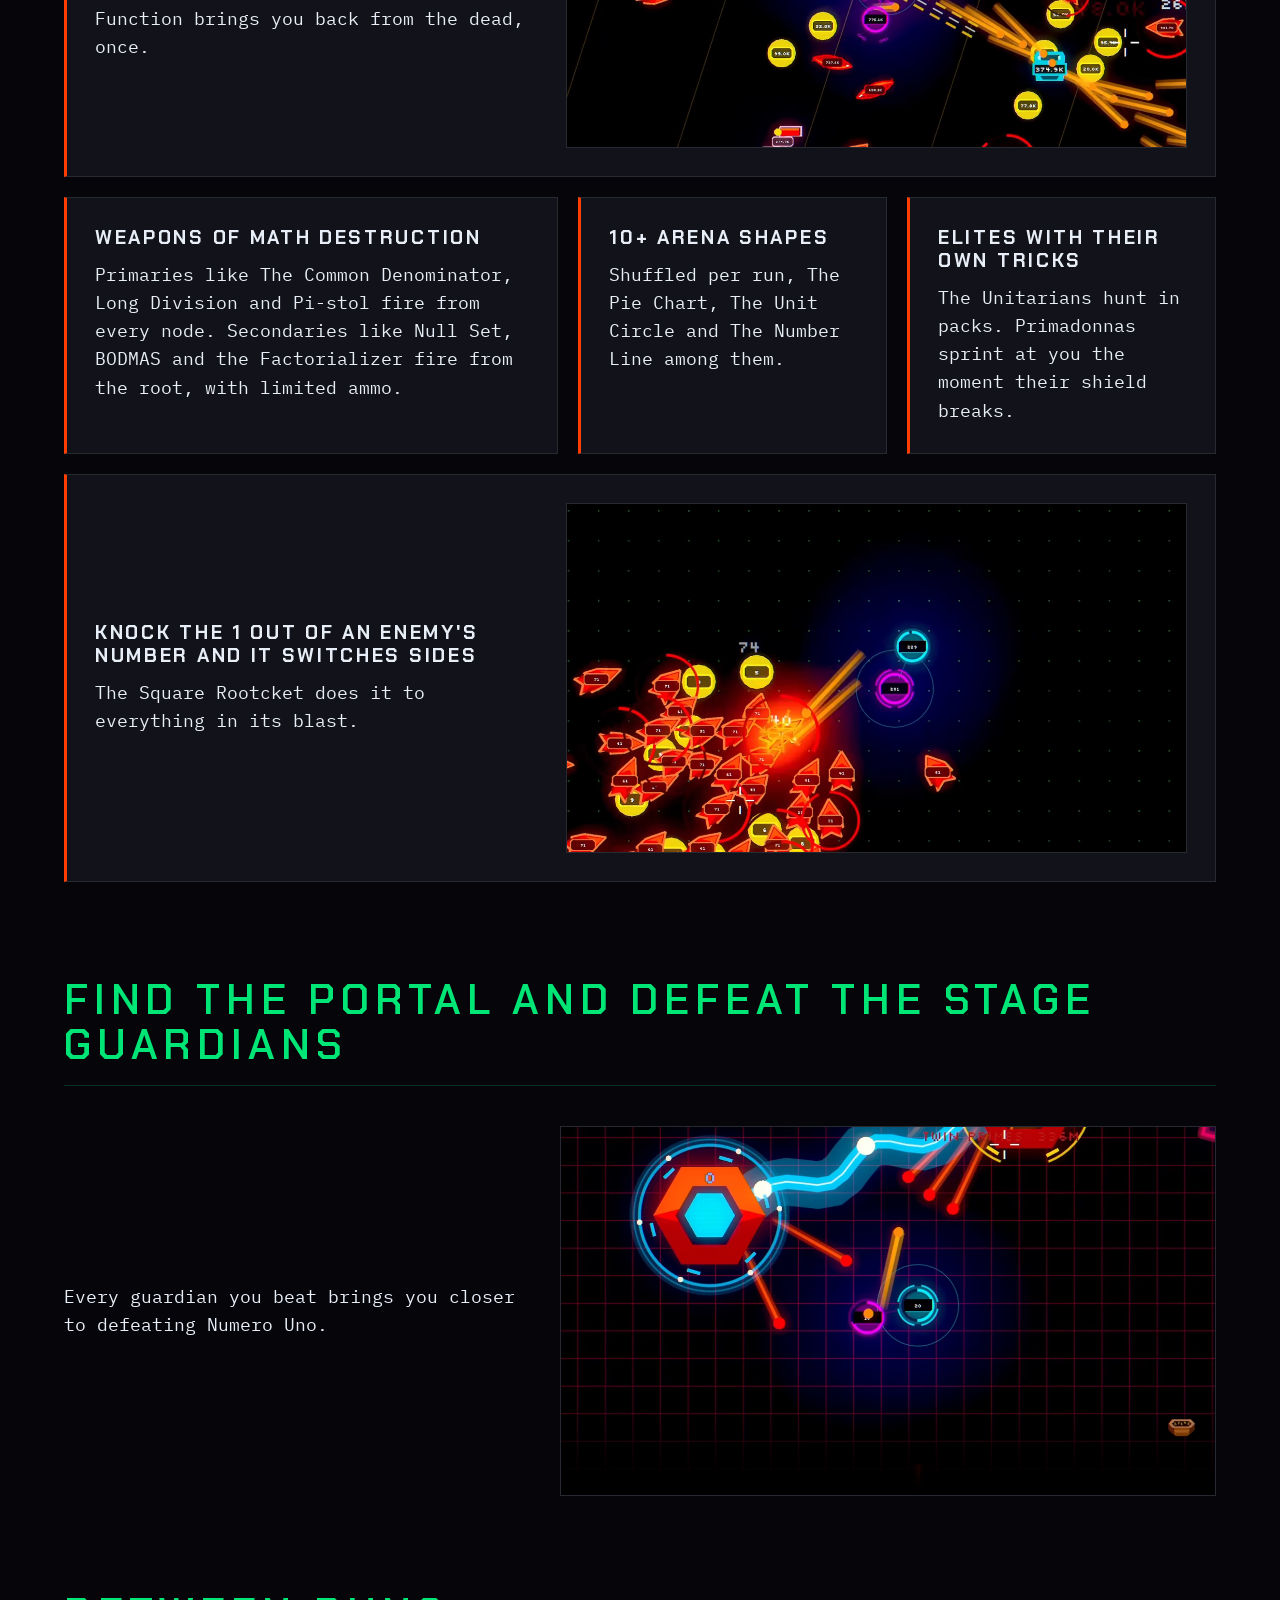
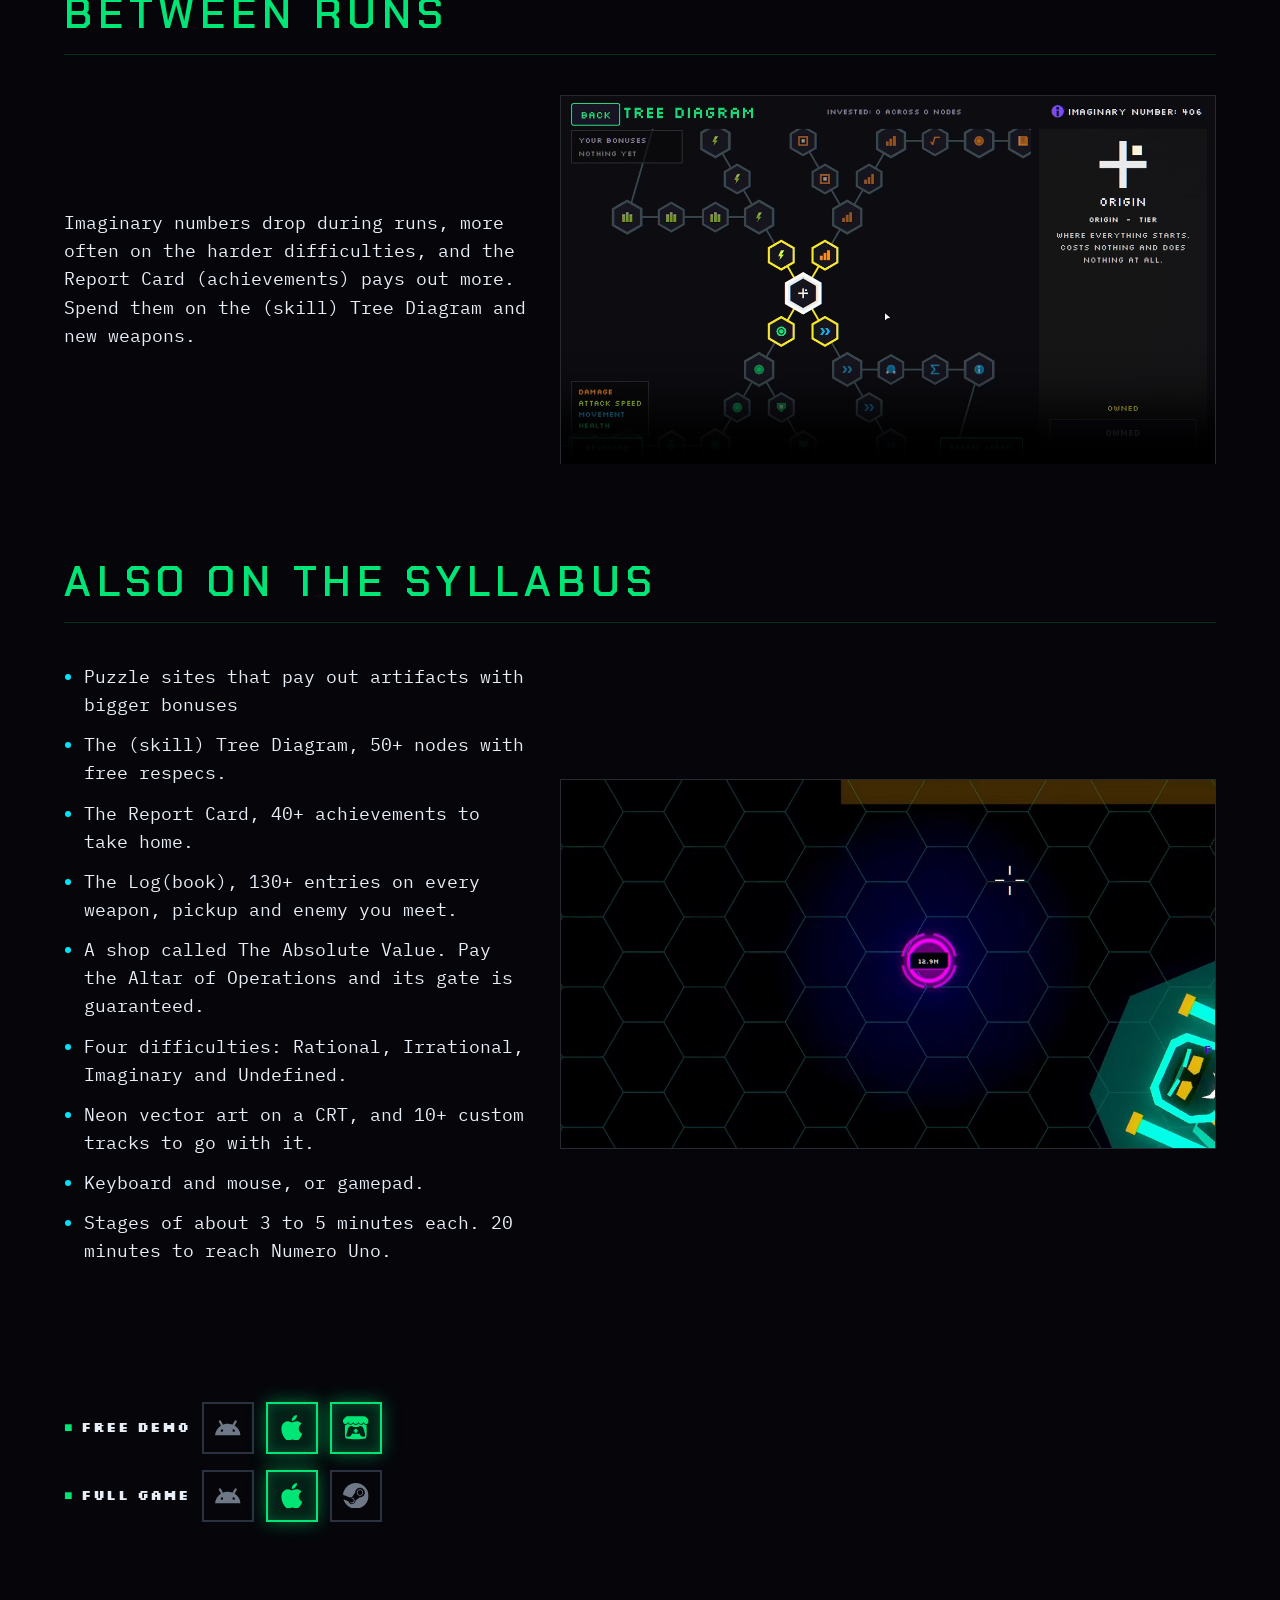
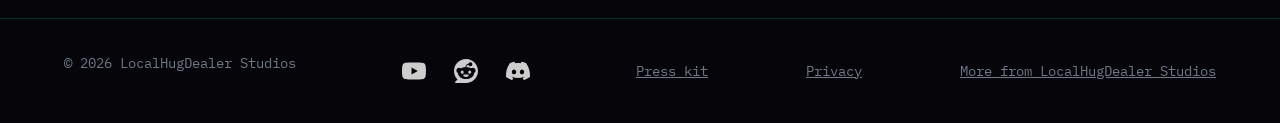
==== commit cefc7e1e: "greenlight ios prod" ====
--- a/games/enemy-no-1/index.html
+++ b/games/enemy-no-1/index.html
@@ -41,7 +41,7 @@
     <img class="hero-art" src="images/key-art.jpg" alt="A cyan number on a neon grid faces red numbered enemies and the burning Numero Uno starburst">
 
     <div class="shell">
-      <p class="kicker">Twin-stick action roguelite / Coming soon</p>
+      <p class="kicker">Twin-stick action roguelite / Out now on iOS</p>
       <h1>Enemy<br>No<span>.1</span></h1>
       <p class="sub">A twin-stick action roguelite where you are a number that grows, splits and merges, and the villain is the digit 1.</p>
       <div class="actions">
@@ -52,9 +52,9 @@
           <a class="store" href="https://localhugdealer.itch.io/enemy-no-1" aria-label="Play the free demo on itch.io" title="Play the free demo on itch.io"><svg class="icon" aria-hidden="true"><use href="#icon-itch"/></svg></a>
         </p>
         <p class="platforms">
-          <span class="platforms-label">Coming soon</span>
+          <span class="platforms-label">Full game</span>
           <span class="store soon" role="img" aria-label="Android full game, coming soon" title="Android full game, coming soon"><svg class="icon" aria-hidden="true"><use href="#icon-android"/></svg></span>
-          <span class="store soon" role="img" aria-label="iOS full game, coming soon" title="iOS full game, coming soon"><svg class="icon" aria-hidden="true"><use href="#icon-apple"/></svg></span>
+          <a class="store" href="https://apps.apple.com/us/app/enemy-no-1/id6821021944" aria-label="Get the full game on iOS" title="Get the full game on iOS"><svg class="icon" aria-hidden="true"><use href="#icon-apple"/></svg></a>
           <span class="store soon" role="img" aria-label="Steam full game, coming soon" title="Steam full game, coming soon"><svg class="icon" aria-hidden="true"><use href="#icon-steam"/></svg></span>
         </p>
       </div>
@@ -235,9 +235,9 @@
           <a class="store" href="https://localhugdealer.itch.io/enemy-no-1" aria-label="Play the free demo on itch.io" title="Play the free demo on itch.io"><svg class="icon" aria-hidden="true"><use href="#icon-itch"/></svg></a>
         </p>
         <p class="platforms">
-          <span class="platforms-label">Coming soon</span>
+          <span class="platforms-label">Full game</span>
           <span class="store soon" role="img" aria-label="Android full game, coming soon" title="Android full game, coming soon"><svg class="icon" aria-hidden="true"><use href="#icon-android"/></svg></span>
-          <span class="store soon" role="img" aria-label="iOS full game, coming soon" title="iOS full game, coming soon"><svg class="icon" aria-hidden="true"><use href="#icon-apple"/></svg></span>
+          <a class="store" href="https://apps.apple.com/us/app/enemy-no-1/id6821021944" aria-label="Get the full game on iOS" title="Get the full game on iOS"><svg class="icon" aria-hidden="true"><use href="#icon-apple"/></svg></a>
           <span class="store soon" role="img" aria-label="Steam full game, coming soon" title="Steam full game, coming soon"><svg class="icon" aria-hidden="true"><use href="#icon-steam"/></svg></span>
         </p>
       </div>
--- a/games/enemy-no-1/style.css
+++ b/games/enemy-no-1/style.css
@@ -69,6 +69,12 @@
   background: repeating-linear-gradient(to bottom, transparent 0 3px, rgba(232, 238, 247, 0.025) 3px 4px);
 }
 
+/* The browser `[hidden]` rule only targets HTML elements, so the inline
+   icon sprite needs its own rule or it renders as a blank 300x150 box. */
+svg[hidden] {
+  display: none;
+}
+
 .shell {
   width: min(72rem, calc(100% - 3rem));
   margin: 0 auto;
@@ -108,20 +114,37 @@
   text-transform: uppercase;
 }
 
-.topbar a {
-  color: var(--grey);
-  text-decoration: none;
-}
-
-.topbar a,
 footer a {
   display: inline-block;
   padding-block: 0.5rem;
 }
 
-.topbar a:is(:hover, :focus-visible),
 footer a:is(:hover, :focus-visible) {
   color: var(--cabinet);
+}
+
+/* Top bar links sit over bright key art, so each gets a dark pill and a text shadow to stay readable.
+   They share the store tiles' green outline and cyan hover glow. */
+.topbar a {
+  display: inline-block;
+  padding: 0.5rem 0.9rem;
+  border: 1px solid color-mix(in srgb, var(--cabinet) 55%, transparent);
+  border-radius: 999px;
+  color: var(--chalk);
+  font-weight: 700;
+  text-decoration: none;
+  text-shadow: 0 1px 3px var(--void);
+  background: color-mix(in srgb, var(--void) 65%, transparent);
+  box-shadow: 0 0 12px color-mix(in srgb, var(--cabinet) 20%, transparent);
+  transition: color 0.15s, border-color 0.15s, box-shadow 0.15s;
+}
+
+.topbar a:is(:hover, :focus-visible) {
+  color: var(--cyan);
+  border-color: var(--cyan);
+  box-shadow:
+    0 0 18px color-mix(in srgb, var(--cyan) 45%, transparent),
+    inset 0 0 12px color-mix(in srgb, var(--cyan) 25%, transparent);
 }
 
 /* Hero */
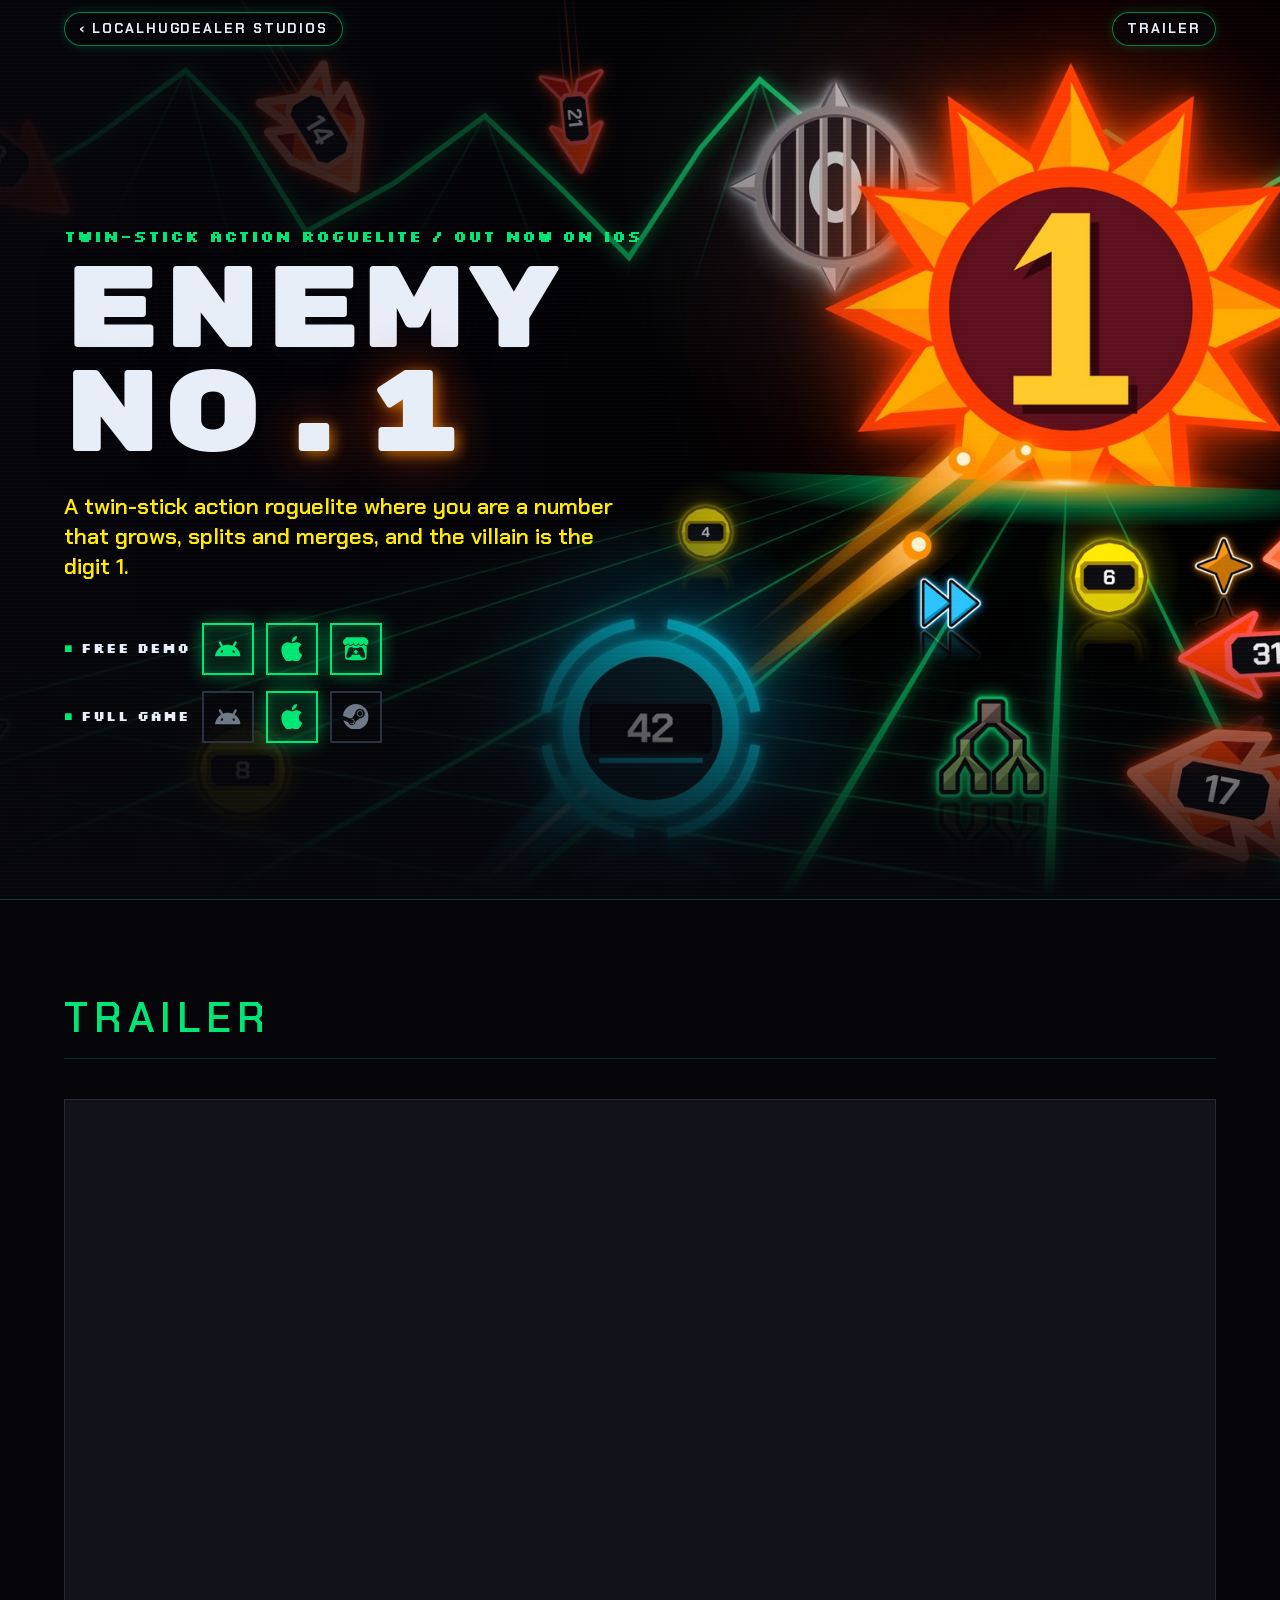
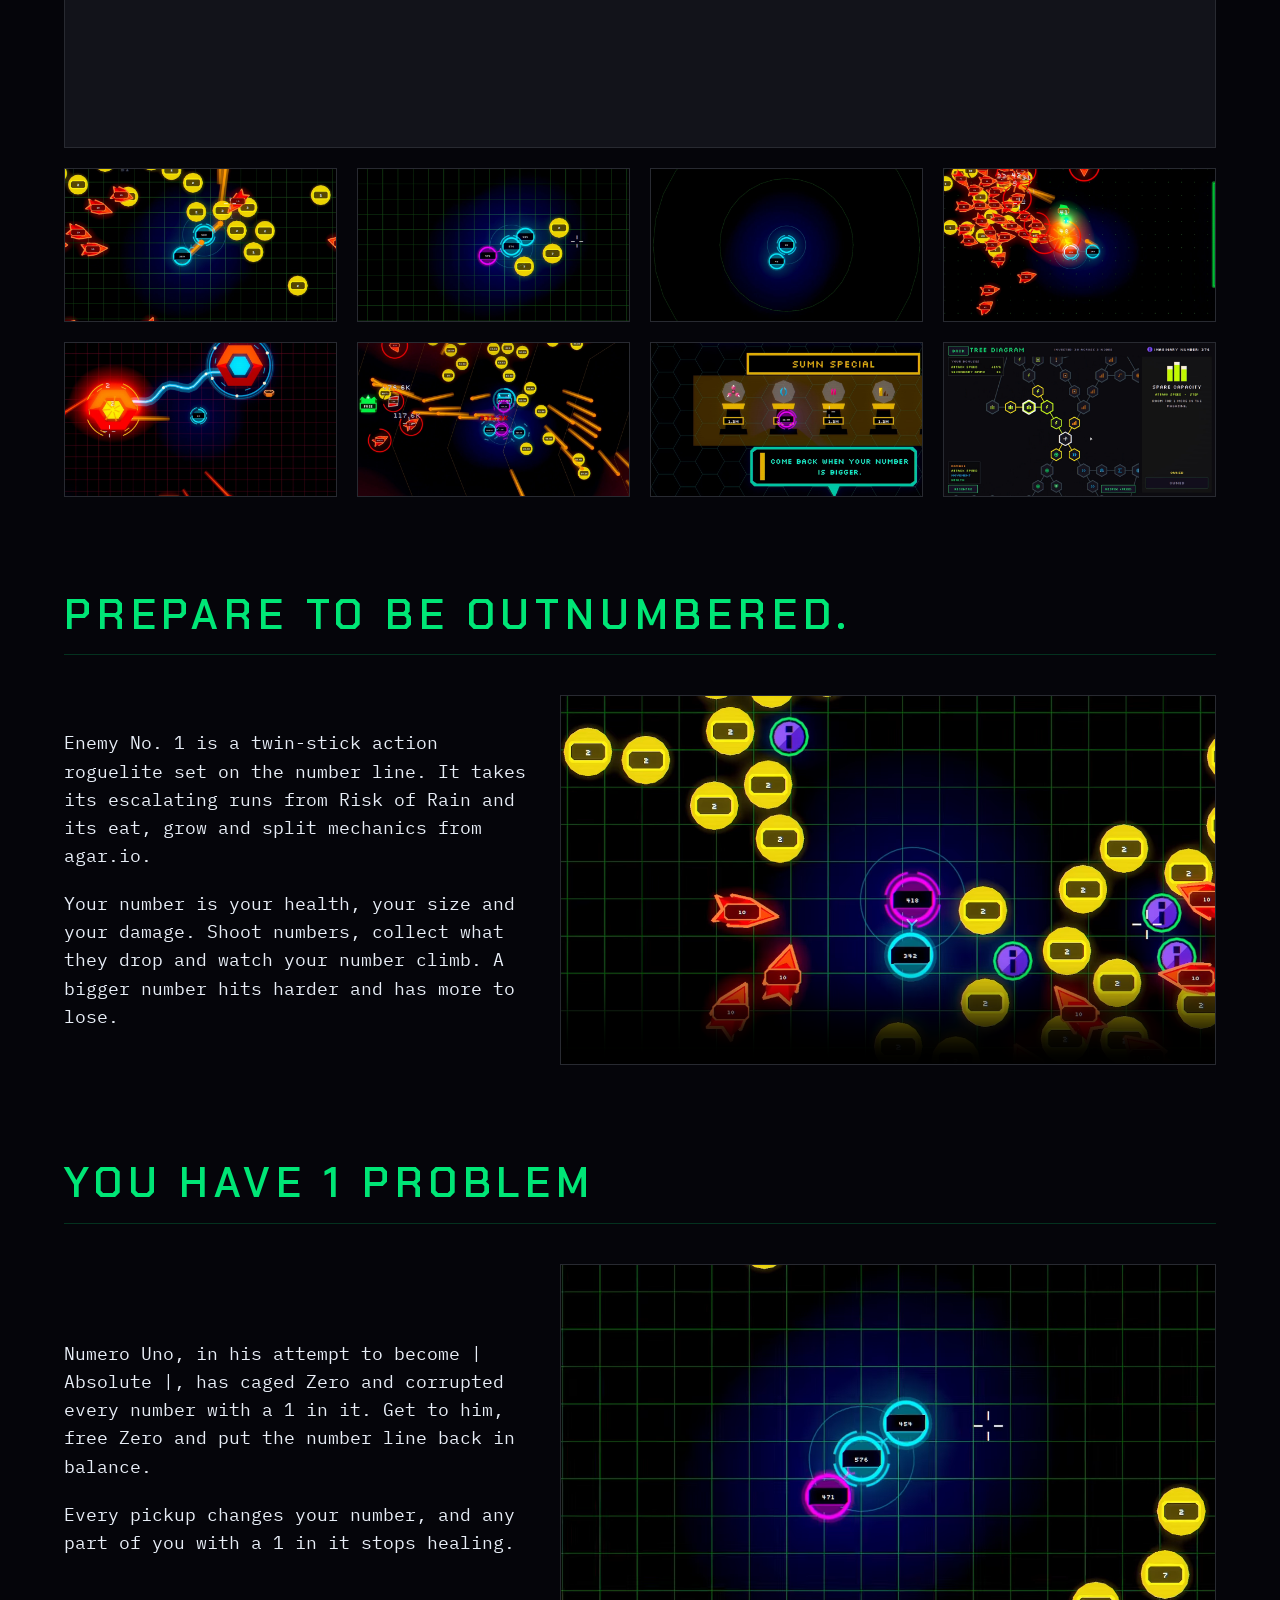
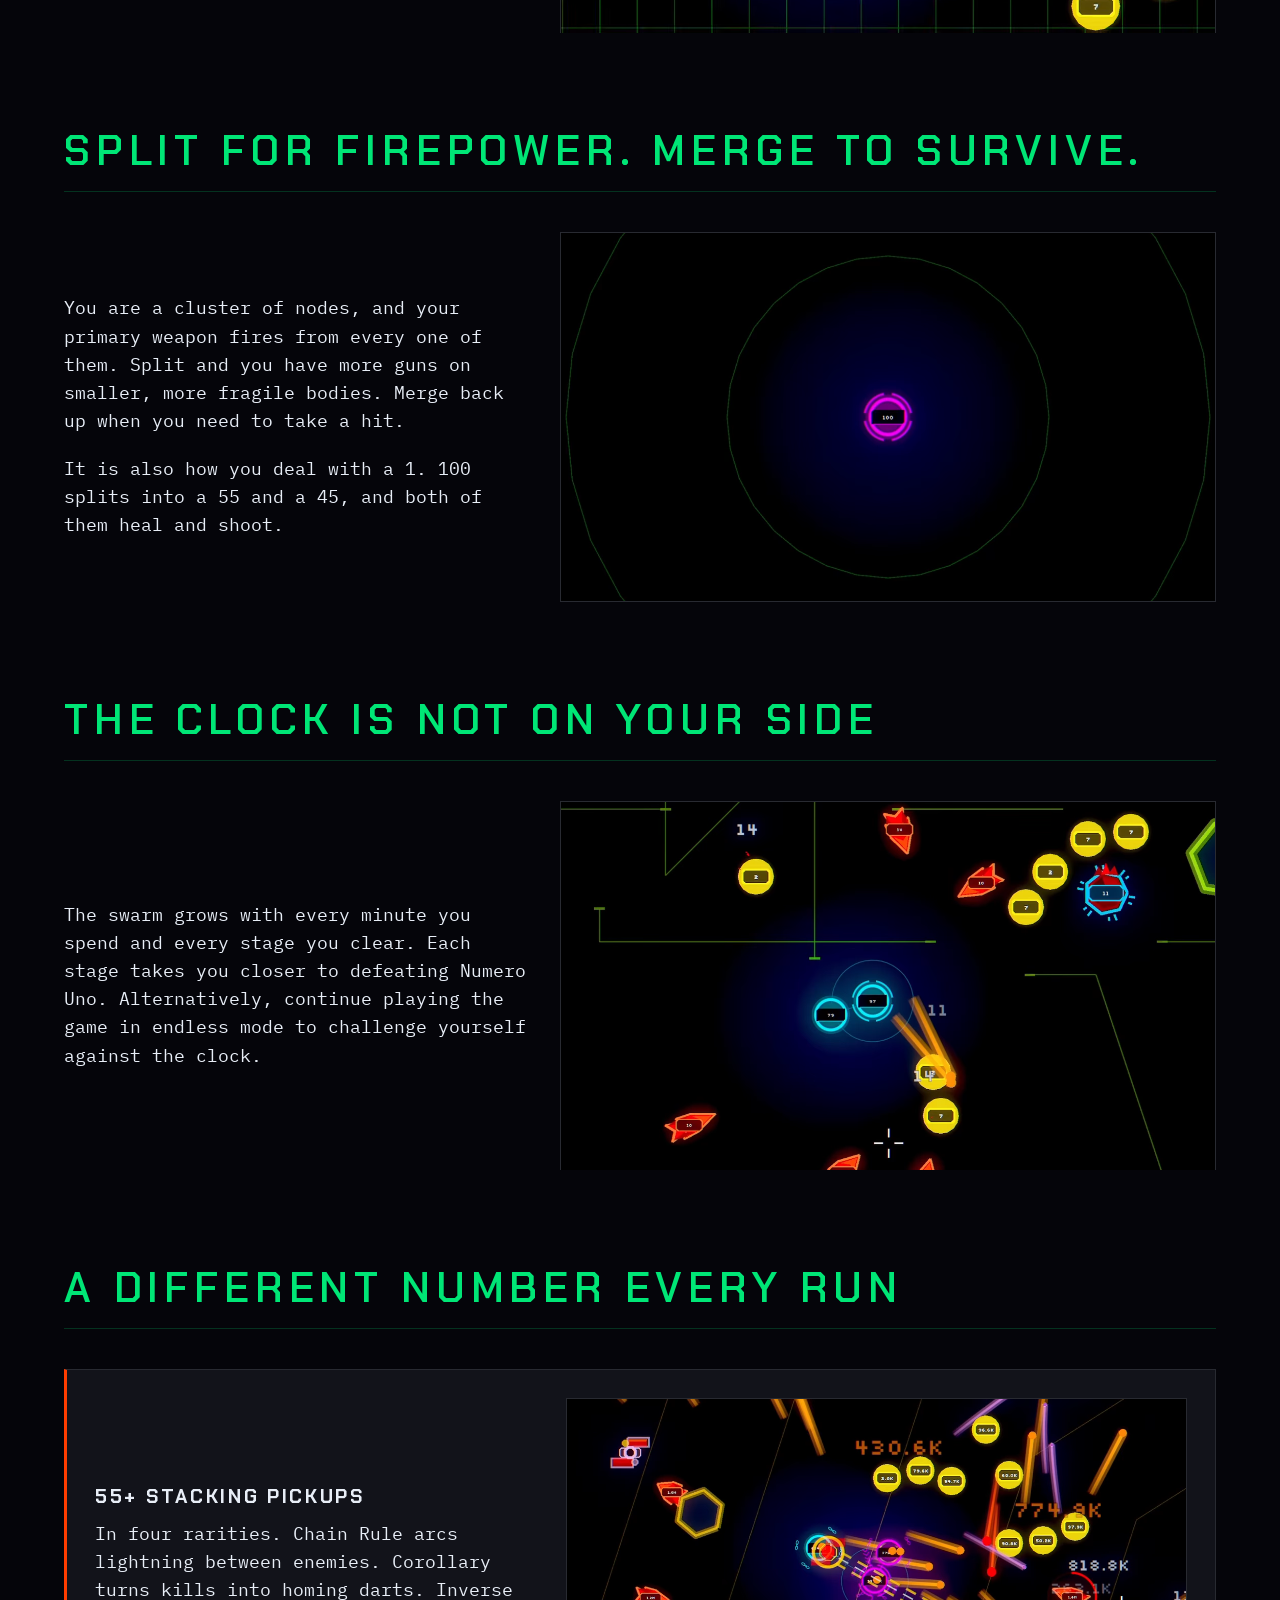
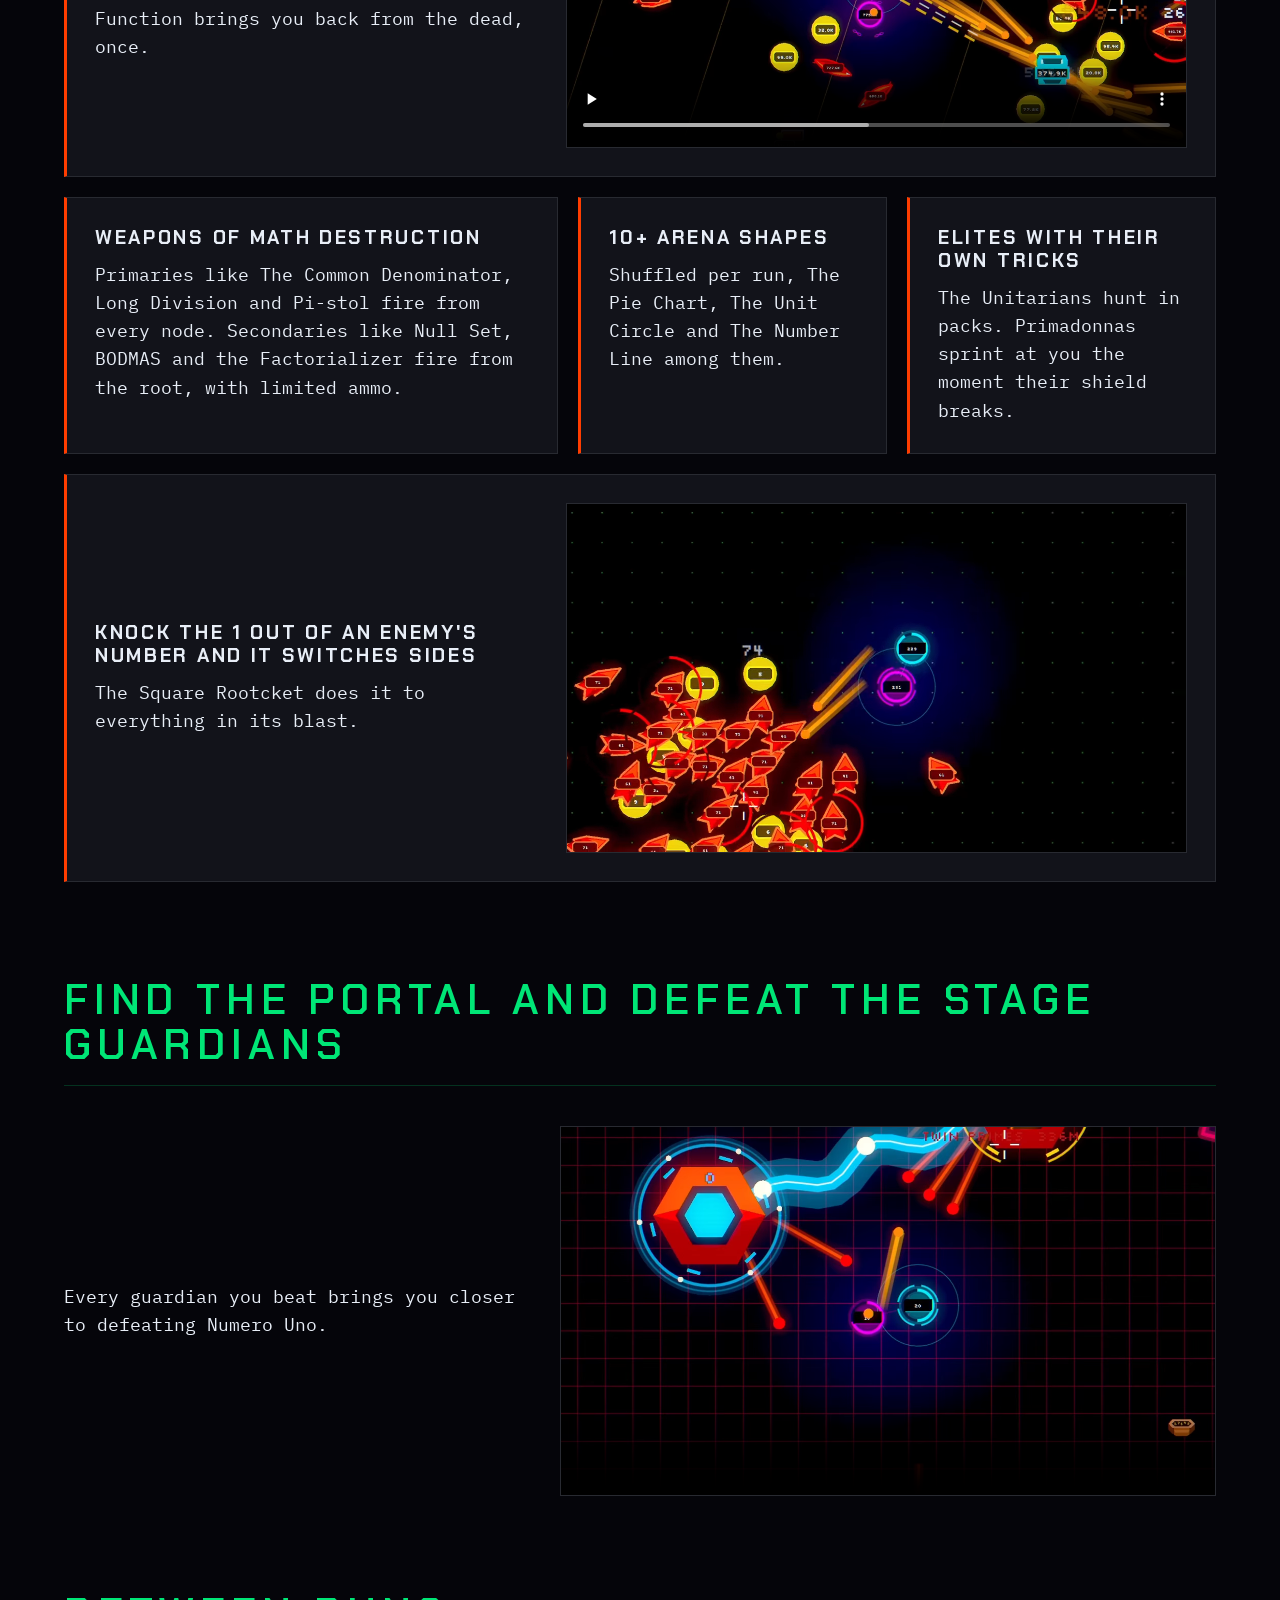
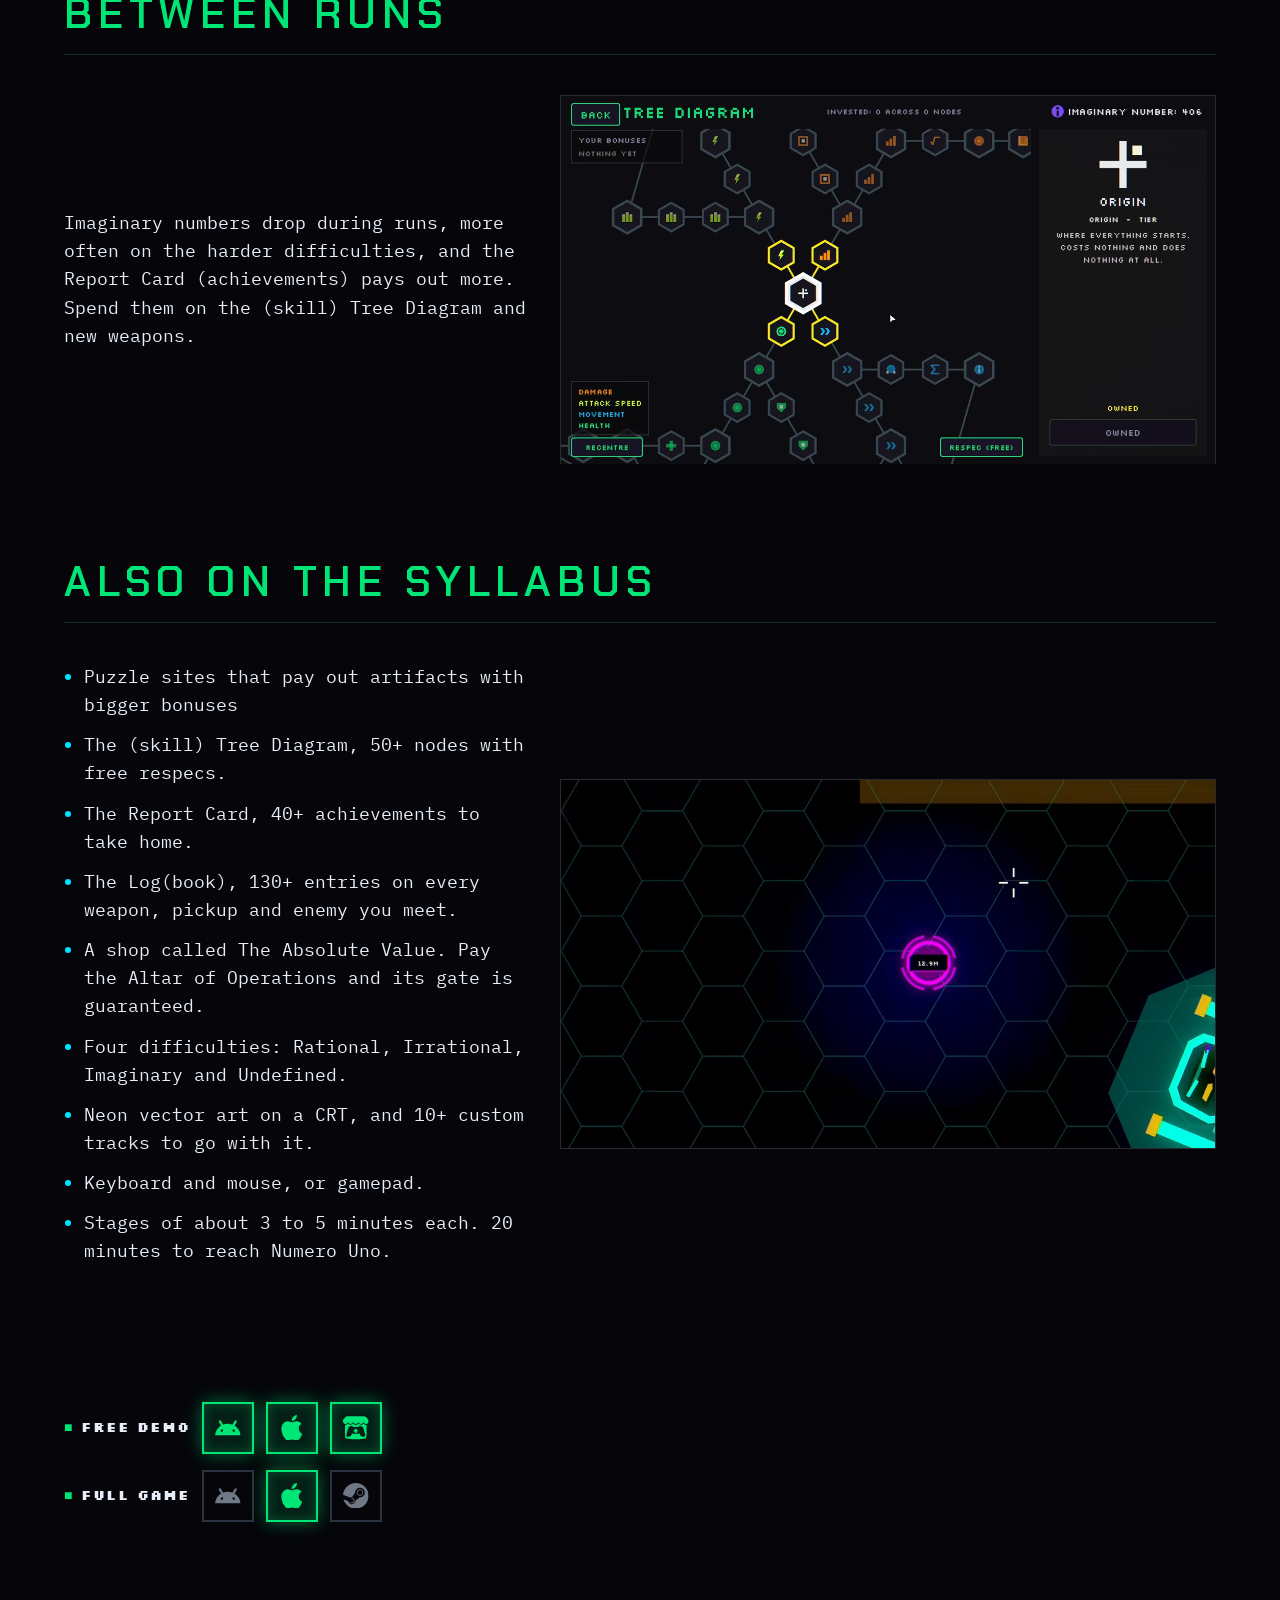
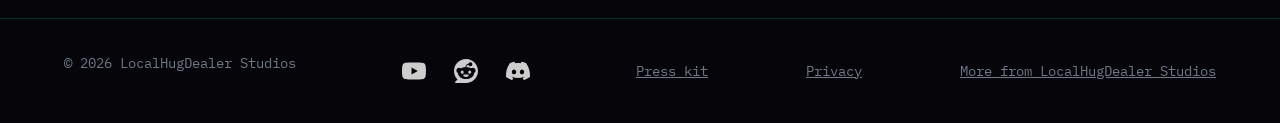
==== commit 7646c1b5: "Added android demo" ====
--- a/games/enemy-no-1/index.html
+++ b/games/enemy-no-1/index.html
@@ -47,7 +47,7 @@
       <div class="actions">
         <p class="platforms">
           <span class="platforms-label">Free demo</span>
-          <span class="store soon" role="img" aria-label="Android demo, coming soon" title="Android demo, coming soon"><svg class="icon" aria-hidden="true"><use href="#icon-android"/></svg></span>
+          <a class="store" href="https://play.google.com/store/apps/details?id=com.localhugdealerstudios.enemyno1demo" aria-label="Play the free demo on Android" title="Play the free demo on Android"><svg class="icon" aria-hidden="true"><use href="#icon-android"/></svg></a>
           <a class="store" href="https://apps.apple.com/us/app/enemy-no-1-demo/id6822797367" aria-label="Play the free demo on iOS" title="Play the free demo on iOS"><svg class="icon" aria-hidden="true"><use href="#icon-apple"/></svg></a>
           <a class="store" href="https://localhugdealer.itch.io/enemy-no-1" aria-label="Play the free demo on itch.io" title="Play the free demo on itch.io"><svg class="icon" aria-hidden="true"><use href="#icon-itch"/></svg></a>
         </p>
@@ -230,7 +230,7 @@
       <div class="actions">
         <p class="platforms">
           <span class="platforms-label">Free demo</span>
-          <span class="store soon" role="img" aria-label="Android demo, coming soon" title="Android demo, coming soon"><svg class="icon" aria-hidden="true"><use href="#icon-android"/></svg></span>
+          <a class="store" href="https://play.google.com/store/apps/details?id=com.localhugdealerstudios.enemyno1demo" aria-label="Play the free demo on Android" title="Play the free demo on Android"><svg class="icon" aria-hidden="true"><use href="#icon-android"/></svg></a>
           <a class="store" href="https://apps.apple.com/us/app/enemy-no-1-demo/id6822797367" aria-label="Play the free demo on iOS" title="Play the free demo on iOS"><svg class="icon" aria-hidden="true"><use href="#icon-apple"/></svg></a>
           <a class="store" href="https://localhugdealer.itch.io/enemy-no-1" aria-label="Play the free demo on itch.io" title="Play the free demo on itch.io"><svg class="icon" aria-hidden="true"><use href="#icon-itch"/></svg></a>
         </p>
